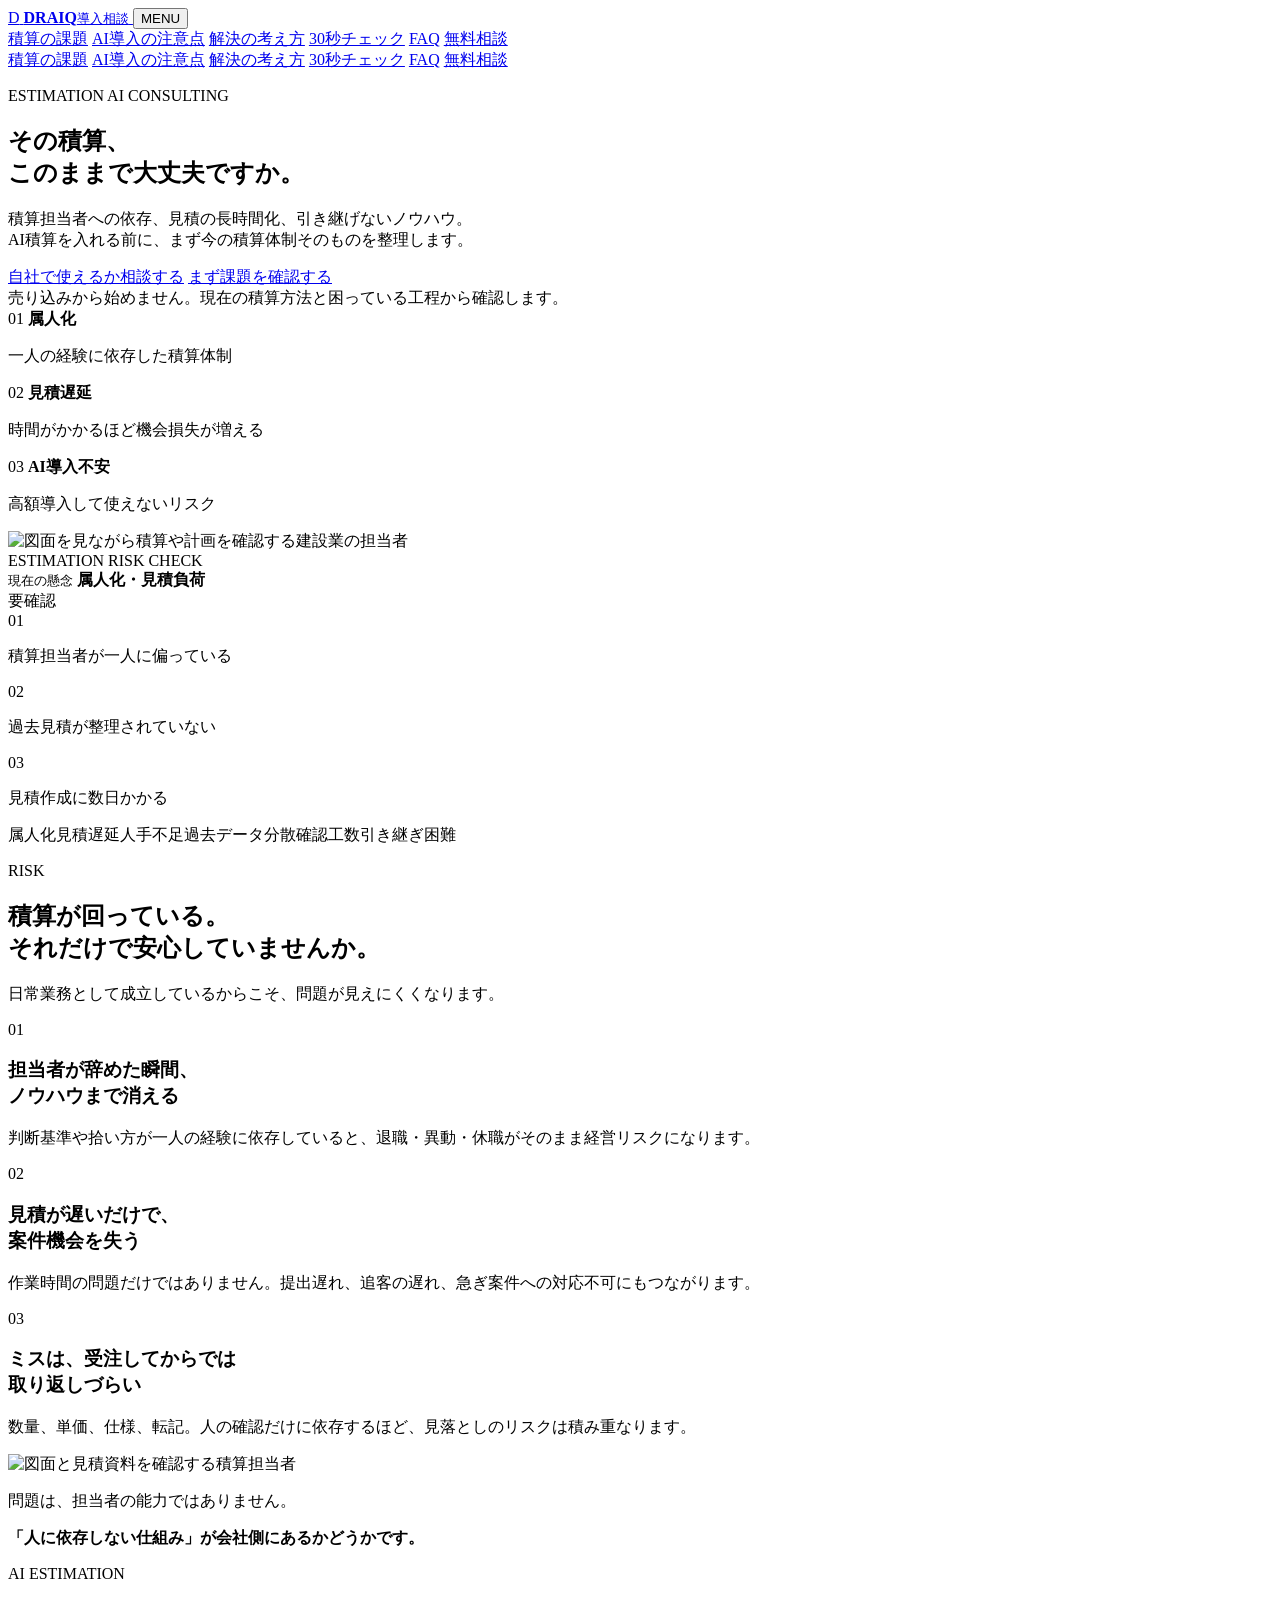
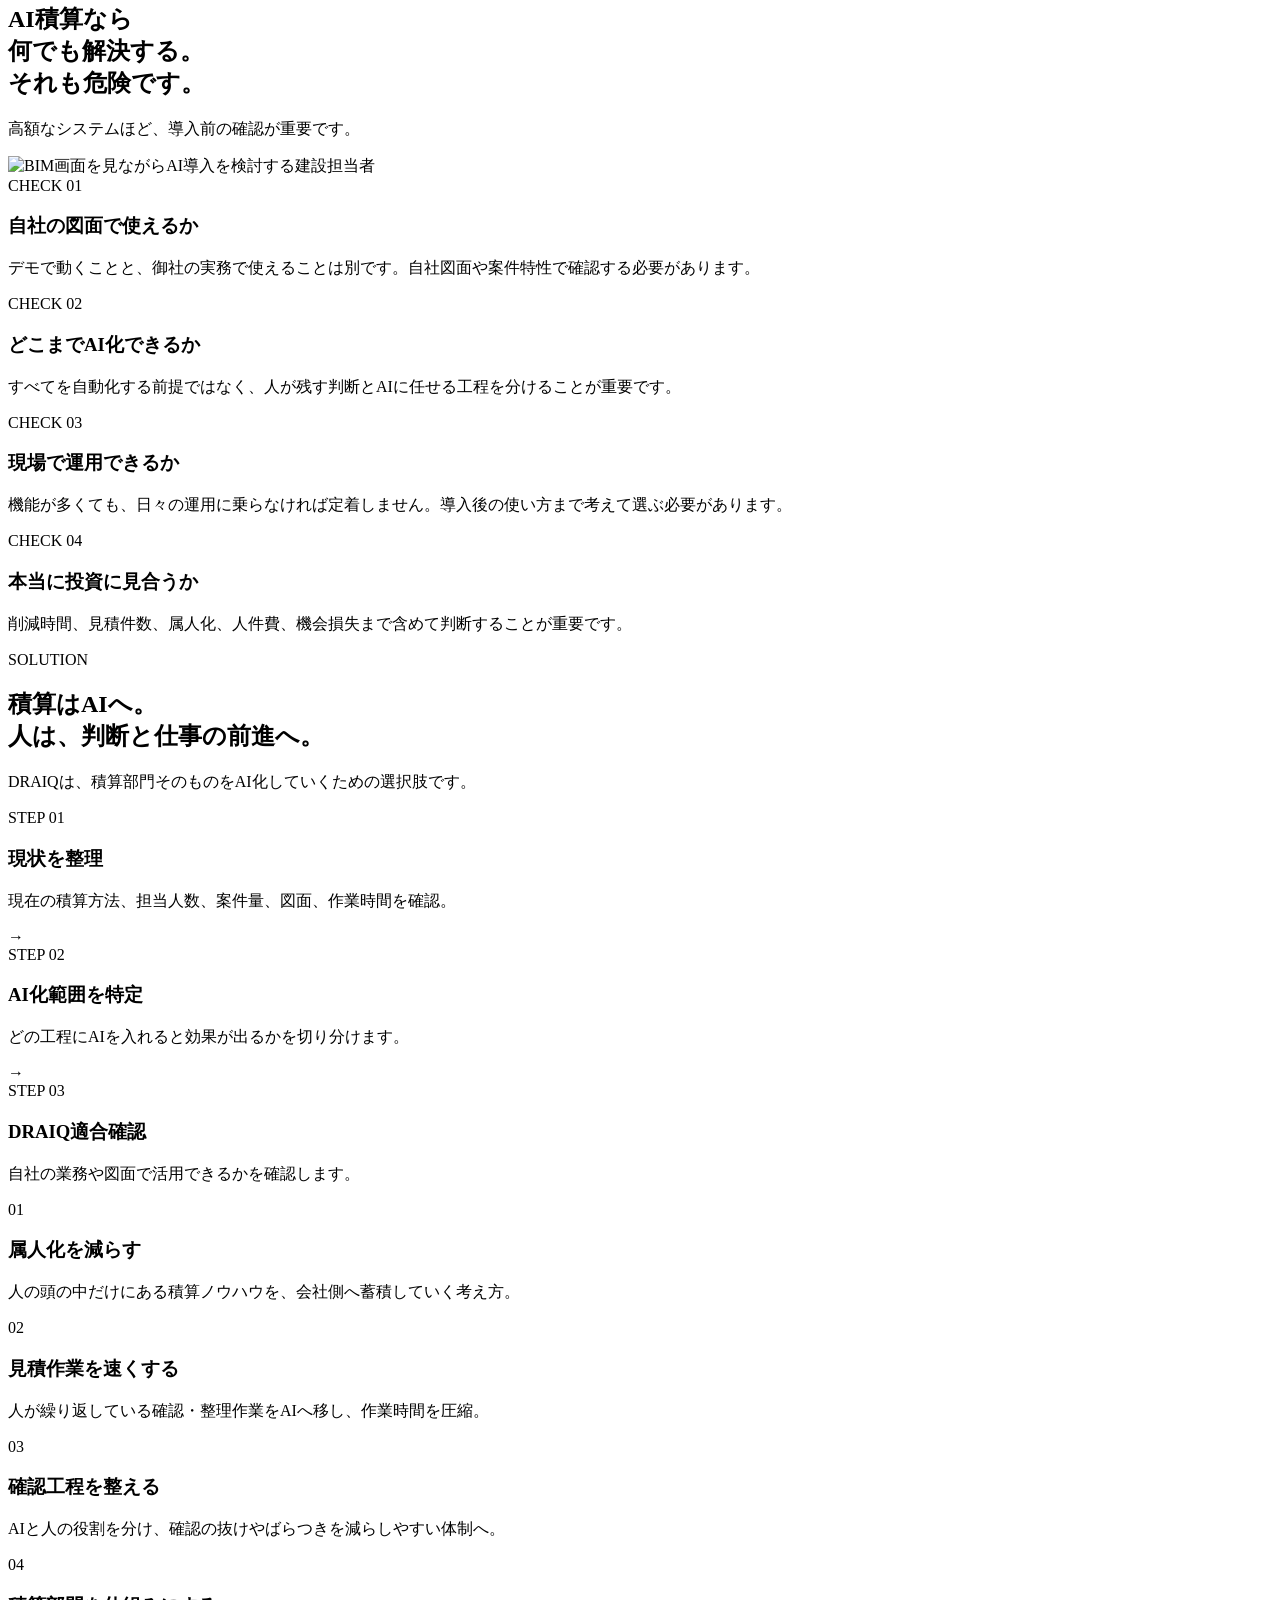
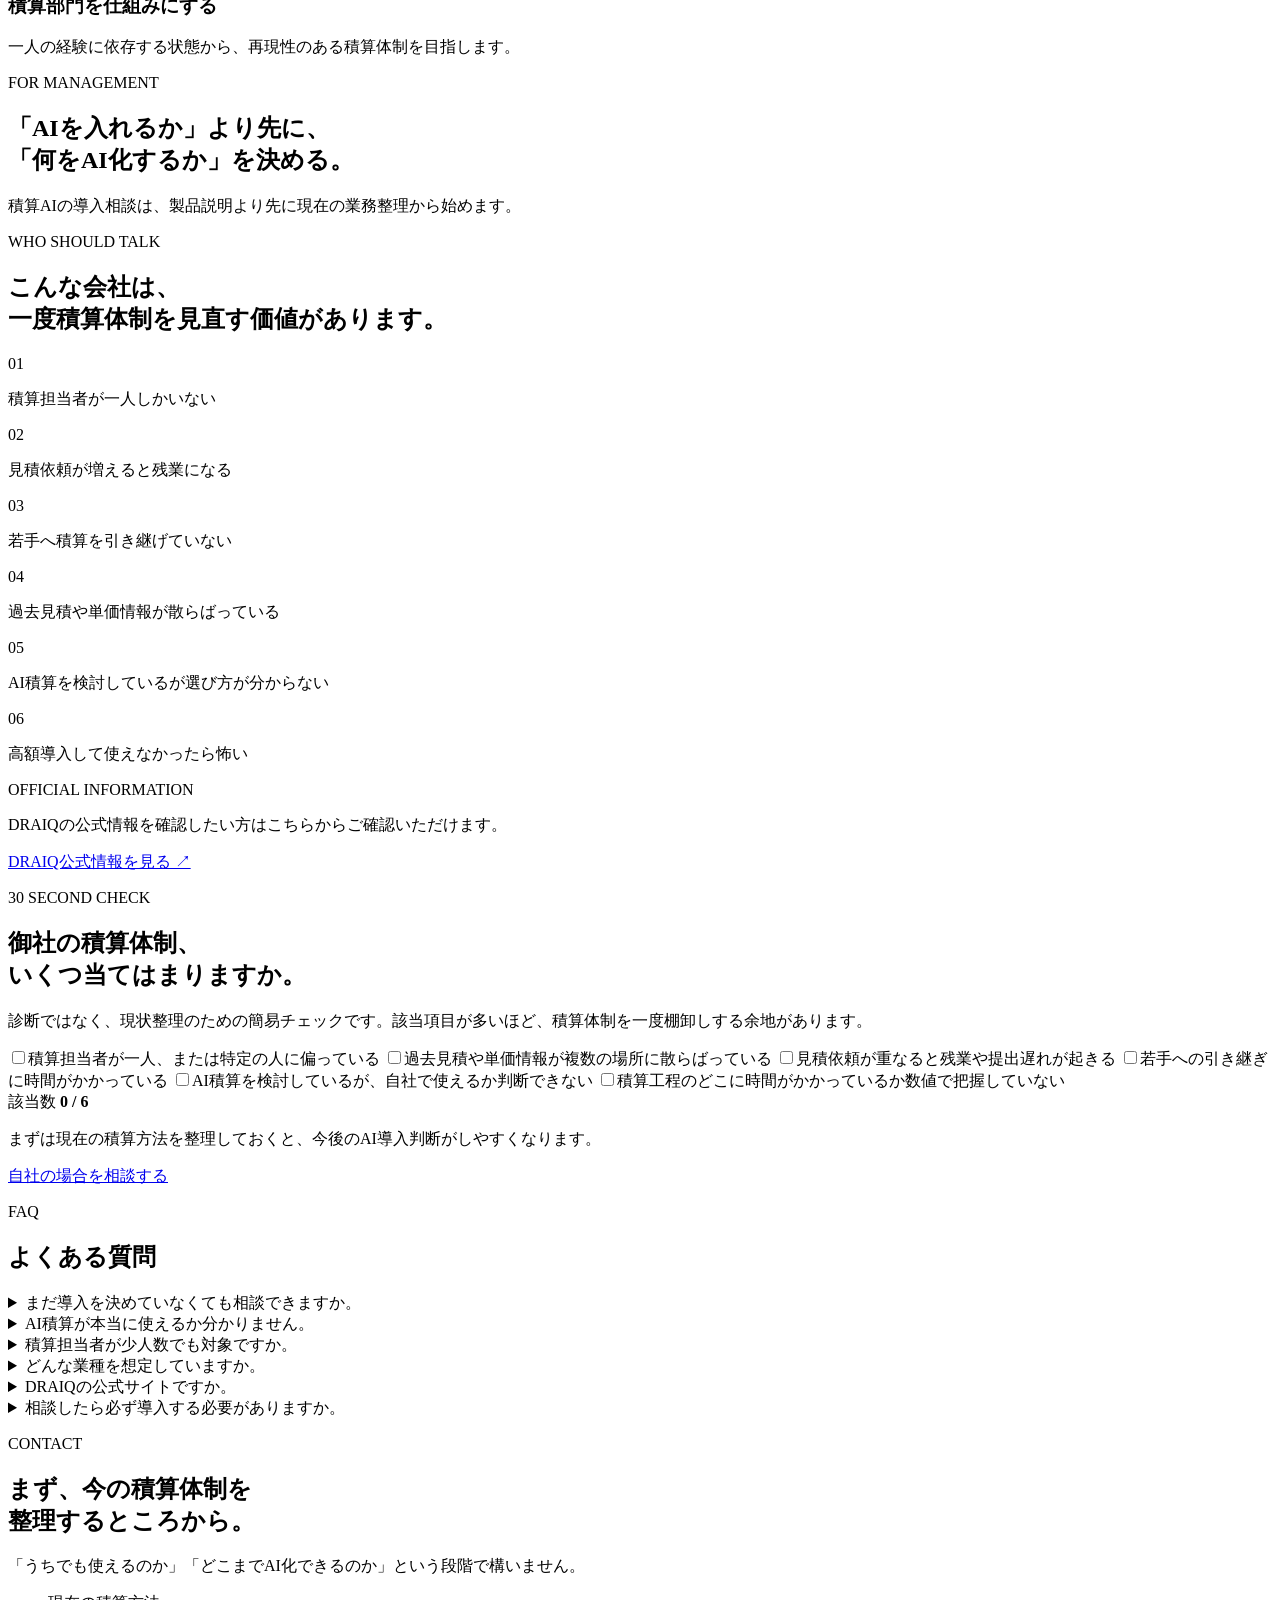
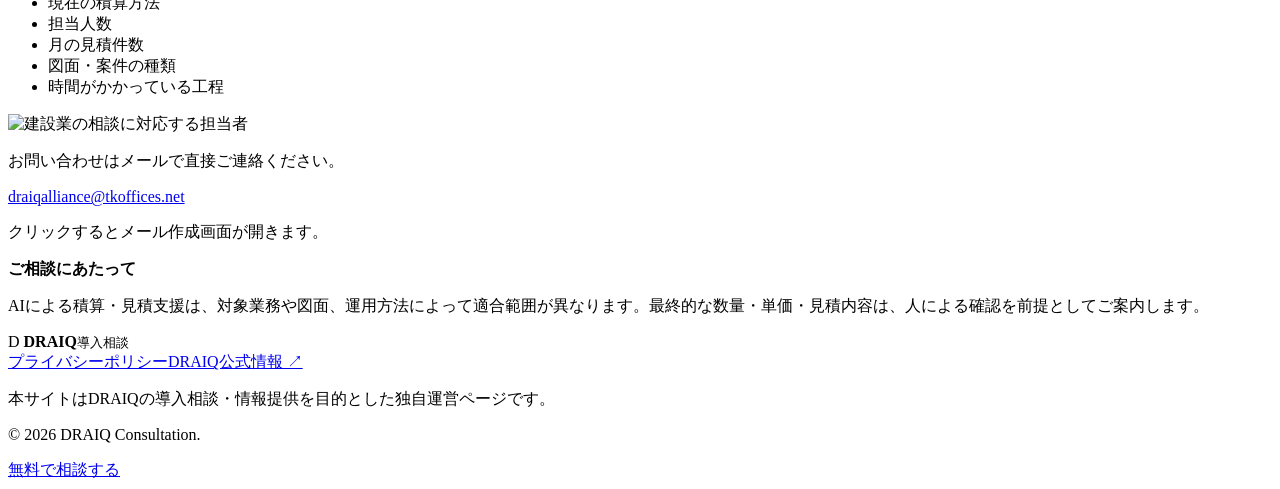
==== index.html @ 7db982a0 "Switch contact to direct email" ====
<!doctype html>
<html lang="ja">
<head>
  <meta charset="utf-8">
  <meta name="viewport" content="width=device-width, initial-scale=1">
  <title>DRAIQ導入相談｜積算、このままで大丈夫ですか</title>
  <meta name="description" content="積算の属人化、見積遅延、人手不足、AI積算導入の失敗を防ぐためのDRAIQ導入相談ページ。自社の積算体制を整理し、AI化できる業務を一緒に確認します。">
  <meta name="theme-color" content="#0b1220">
  <meta property="og:title" content="DRAIQ導入相談｜積算、このままで大丈夫ですか">
  <meta property="og:description" content="AI積算を入れる前に、まず自社の積算体制を確認する。">
  <meta property="og:type" content="website">
  <meta property="og:image" content="/assets/hero.webp">
  <meta property="og:locale" content="ja_JP">
  <link rel="icon" href="/assets/favicon.svg" type="image/svg+xml">
  <link rel="manifest" href="/site.webmanifest">
  <link rel="preload" as="image" href="/assets/hero.webp" type="image/webp">
  <meta name="format-detection" content="telephone=no">
  <link rel="stylesheet" href="assets/styles.css">

  <script type="application/ld+json">
  {
    "@context": "https://schema.org",
    "@type": "Service",
    "name": "DRAIQ導入相談",
    "serviceType": "建設会社向け積算AI導入相談",
    "areaServed": "JP",
    "description": "積算の属人化、見積業務、AI導入の適合性を整理し、DRAIQを含む解決策を検討する相談サービス。"
  }
  </script>
</head>
<body>
  <header class="site-header">
    <div class="container header-inner">
      <a class="brand" href="#top" aria-label="DRAIQ導入相談 トップへ">
        <span class="brand-mark">D</span>
        <span class="brand-copy"><strong>DRAIQ</strong><small>導入相談</small></span>
      </a>
      <button class="menu-toggle" aria-expanded="false" aria-controls="mobile-nav">MENU</button>
      <nav class="desktop-nav" aria-label="メインナビゲーション">
        <a href="#risk">積算の課題</a>
        <a href="#ai">AI導入の注意点</a>
        <a href="#solution">解決の考え方</a>
        <a href="#selfcheck">30秒チェック</a>
        <a href="#faq">FAQ</a>
        <a href="#contact" class="btn btn-small">無料相談</a>
      </nav>
    </div>
    <nav class="mobile-nav" id="mobile-nav" aria-label="モバイルナビゲーション">
      <a href="#risk">積算の課題</a>
      <a href="#ai">AI導入の注意点</a>
      <a href="#solution">解決の考え方</a>
      <a href="#selfcheck">30秒チェック</a>
      <a href="#faq">FAQ</a>
      <a href="#contact">無料相談</a>
    </nav>
  </header>

  <main id="top">
    <section class="hero">
      <div class="container hero-grid">
        <div class="hero-copy">
          <p class="eyebrow">ESTIMATION AI CONSULTING</p>
          <h1>その積算、<br><span>このままで大丈夫ですか。</span></h1>
          <p class="lead">
            積算担当者への依存、見積の長時間化、引き継げないノウハウ。<br>
            AI積算を入れる前に、まず今の積算体制そのものを整理します。
          </p>
          <div class="hero-actions">
            <a class="btn" href="#contact">自社で使えるか相談する</a>
            <a class="btn btn-ghost" href="#risk">まず課題を確認する</a>
          </div>
          <div class="hero-note">売り込みから始めません。現在の積算方法と困っている工程から確認します。</div>

          <div class="hero-mini-cards">
            <div class="mini-card">
              <span>01</span>
              <strong>属人化</strong>
              <p>一人の経験に依存した積算体制</p>
            </div>
            <div class="mini-card">
              <span>02</span>
              <strong>見積遅延</strong>
              <p>時間がかかるほど機会損失が増える</p>
            </div>
            <div class="mini-card">
              <span>03</span>
              <strong>AI導入不安</strong>
              <p>高額導入して使えないリスク</p>
            </div>
          </div>
        </div>

        <div class="hero-visual">
          <img src="assets/hero.webp" alt="図面を見ながら積算や計画を確認する建設業の担当者" width="1536" height="1024" loading="eager" fetchpriority="high">
          <div class="floating-panel">
            <div class="panel-top">
              <span>ESTIMATION RISK CHECK</span>
              <span class="status-dot"></span>
            </div>
            <div class="risk-score">
              <div>
                <small>現在の懸念</small>
                <strong>属人化・見積負荷</strong>
              </div>
              <span class="tag warning">要確認</span>
            </div>
            <div class="risk-list">
              <div><span>01</span><p>積算担当者が一人に偏っている</p></div>
              <div><span>02</span><p>過去見積が整理されていない</p></div>
              <div><span>03</span><p>見積作成に数日かかる</p></div>
            </div>
          </div>
        </div>
      </div>
    </section>

    <section class="ticker" aria-label="主な課題">
      <div class="ticker-track">
        <span>属人化</span><i></i><span>見積遅延</span><i></i><span>人手不足</span><i></i><span>過去データ分散</span><i></i><span>確認工数</span><i></i><span>引き継ぎ困難</span>
      </div>
    </section>

    <section class="section" id="risk">
      <div class="container">
        <div class="section-heading narrow">
          <p class="eyebrow">RISK</p>
          <h2>積算が回っている。<br>それだけで安心していませんか。</h2>
          <p>日常業務として成立しているからこそ、問題が見えにくくなります。</p>
        </div>

        <div class="risk-layout">
          <div class="card-grid three">
            <article class="card">
              <div class="card-number">01</div>
              <h3>担当者が辞めた瞬間、<br>ノウハウまで消える</h3>
              <p>判断基準や拾い方が一人の経験に依存していると、退職・異動・休職がそのまま経営リスクになります。</p>
            </article>
            <article class="card">
              <div class="card-number">02</div>
              <h3>見積が遅いだけで、<br>案件機会を失う</h3>
              <p>作業時間の問題だけではありません。提出遅れ、追客の遅れ、急ぎ案件への対応不可にもつながります。</p>
            </article>
            <article class="card">
              <div class="card-number">03</div>
              <h3>ミスは、受注してからでは<br>取り返しづらい</h3>
              <p>数量、単価、仕様、転記。人の確認だけに依存するほど、見落としのリスクは積み重なります。</p>
            </article>
          </div>

          <div class="image-card">
            <img src="assets/risk.webp" alt="図面と見積資料を確認する積算担当者" width="1000" height="1250" loading="lazy" decoding="async">
          </div>
        </div>

        <div class="quote-panel">
          <p>問題は、担当者の能力ではありません。</p>
          <strong>「人に依存しない仕組み」が会社側にあるかどうかです。</strong>
        </div>
      </div>
    </section>

    <section class="section section-dark" id="ai">
      <div class="container split">
        <div class="section-heading sticky">
          <p class="eyebrow">AI ESTIMATION</p>
          <h2>AI積算なら<br>何でも解決する。<br><span>それも危険です。</span></h2>
          <p>高額なシステムほど、導入前の確認が重要です。</p>
          <div class="side-image">
            <img src="assets/ai.webp" alt="BIM画面を見ながらAI導入を検討する建設担当者" width="1000" height="1250" loading="lazy" decoding="async">
          </div>
        </div>

        <div class="check-list">
          <article>
            <span>CHECK 01</span>
            <h3>自社の図面で使えるか</h3>
            <p>デモで動くことと、御社の実務で使えることは別です。自社図面や案件特性で確認する必要があります。</p>
          </article>
          <article>
            <span>CHECK 02</span>
            <h3>どこまでAI化できるか</h3>
            <p>すべてを自動化する前提ではなく、人が残す判断とAIに任せる工程を分けることが重要です。</p>
          </article>
          <article>
            <span>CHECK 03</span>
            <h3>現場で運用できるか</h3>
            <p>機能が多くても、日々の運用に乗らなければ定着しません。導入後の使い方まで考えて選ぶ必要があります。</p>
          </article>
          <article>
            <span>CHECK 04</span>
            <h3>本当に投資に見合うか</h3>
            <p>削減時間、見積件数、属人化、人件費、機会損失まで含めて判断することが重要です。</p>
          </article>
        </div>
      </div>
    </section>

    <section class="section" id="solution">
      <div class="container">
        <div class="section-heading center">
          <p class="eyebrow">SOLUTION</p>
          <h2>積算はAIへ。<br><span>人は、判断と仕事の前進へ。</span></h2>
          <p>DRAIQは、積算部門そのものをAI化していくための選択肢です。</p>
        </div>

        <div class="flow">
          <div class="flow-card">
            <span>STEP 01</span>
            <h3>現状を整理</h3>
            <p>現在の積算方法、担当人数、案件量、図面、作業時間を確認。</p>
          </div>
          <div class="flow-arrow">→</div>
          <div class="flow-card">
            <span>STEP 02</span>
            <h3>AI化範囲を特定</h3>
            <p>どの工程にAIを入れると効果が出るかを切り分けます。</p>
          </div>
          <div class="flow-arrow">→</div>
          <div class="flow-card">
            <span>STEP 03</span>
            <h3>DRAIQ適合確認</h3>
            <p>自社の業務や図面で活用できるかを確認します。</p>
          </div>
        </div>

        <div class="feature-grid">
          <article class="feature">
            <span class="feature-icon">01</span>
            <div><h3>属人化を減らす</h3><p>人の頭の中だけにある積算ノウハウを、会社側へ蓄積していく考え方。</p></div>
          </article>
          <article class="feature">
            <span class="feature-icon">02</span>
            <div><h3>見積作業を速くする</h3><p>人が繰り返している確認・整理作業をAIへ移し、作業時間を圧縮。</p></div>
          </article>
          <article class="feature">
            <span class="feature-icon">03</span>
            <div><h3>確認工程を整える</h3><p>AIと人の役割を分け、確認の抜けやばらつきを減らしやすい体制へ。</p></div>
          </article>
          <article class="feature">
            <span class="feature-icon">04</span>
            <div><h3>積算部門を仕組みにする</h3><p>一人の経験に依存する状態から、再現性のある積算体制を目指します。</p></div>
          </article>
        </div>
      </div>
    </section>

    <section class="section section-orange">
      <div class="container">
        <div class="callout">
          <div>
            <p class="eyebrow dark">FOR MANAGEMENT</p>
            <h2>「AIを入れるか」より先に、<br>「何をAI化するか」を決める。</h2>
          </div>
          <p>積算AIの導入相談は、製品説明より先に現在の業務整理から始めます。</p>
        </div>
      </div>
    </section>

    <section class="section" id="cases">
      <div class="container">
        <div class="section-heading narrow">
          <p class="eyebrow">WHO SHOULD TALK</p>
          <h2>こんな会社は、<br>一度積算体制を見直す価値があります。</h2>
        </div>
        <div class="case-list">
          <div><span>01</span><p>積算担当者が一人しかいない</p></div>
          <div><span>02</span><p>見積依頼が増えると残業になる</p></div>
          <div><span>03</span><p>若手へ積算を引き継げていない</p></div>
          <div><span>04</span><p>過去見積や単価情報が散らばっている</p></div>
          <div><span>05</span><p>AI積算を検討しているが選び方が分からない</p></div>
          <div><span>06</span><p>高額導入して使えなかったら怖い</p></div>
        </div>
      </div>
    </section>


    <section class="official-section">
      <div class="official-note">
          <div>
            <span>OFFICIAL INFORMATION</span>
            <p>DRAIQの公式情報を確認したい方はこちらからご確認いただけます。</p>
          </div>
          <a href="https://draiq.vercel.app/" target="_blank" rel="noopener noreferrer">DRAIQ公式情報を見る ↗</a>
      </div>
    </section>


    <section class="section selfcheck-section" id="selfcheck">
      <div class="container selfcheck-grid">
        <div class="section-heading">
          <p class="eyebrow">30 SECOND CHECK</p>
          <h2>御社の積算体制、<br>いくつ当てはまりますか。</h2>
          <p>診断ではなく、現状整理のための簡易チェックです。該当項目が多いほど、積算体制を一度棚卸しする余地があります。</p>
        </div>

        <div class="selfcheck-card">
          <label class="check-item"><input type="checkbox" class="risk-check"><span>積算担当者が一人、または特定の人に偏っている</span></label>
          <label class="check-item"><input type="checkbox" class="risk-check"><span>過去見積や単価情報が複数の場所に散らばっている</span></label>
          <label class="check-item"><input type="checkbox" class="risk-check"><span>見積依頼が重なると残業や提出遅れが起きる</span></label>
          <label class="check-item"><input type="checkbox" class="risk-check"><span>若手への引き継ぎに時間がかかっている</span></label>
          <label class="check-item"><input type="checkbox" class="risk-check"><span>AI積算を検討しているが、自社で使えるか判断できない</span></label>
          <label class="check-item"><input type="checkbox" class="risk-check"><span>積算工程のどこに時間がかかっているか数値で把握していない</span></label>

          <div class="selfcheck-result" aria-live="polite">
            <span>該当数</span>
            <strong id="risk-count">0 / 6</strong>
            <p id="risk-message">まずは現在の積算方法を整理しておくと、今後のAI導入判断がしやすくなります。</p>
          </div>
          <a class="btn selfcheck-cta" href="#contact">自社の場合を相談する</a>
        </div>
      </div>
    </section>

    <section class="section section-soft" id="faq">
      <div class="container faq-layout">
        <div class="section-heading">
          <p class="eyebrow">FAQ</p>
          <h2>よくある質問</h2>
        </div>
        <div class="faq-list">
          <details>
            <summary>まだ導入を決めていなくても相談できますか。</summary>
            <p>はい。自社に合うか分からない段階でも問題ありません。現状の積算方法と困っている工程から確認します。</p>
          </details>
          <details>
            <summary>AI積算が本当に使えるか分かりません。</summary>
            <p>その確認をするための相談です。最初から導入を前提にせず、自社業務との相性を整理します。</p>
          </details>
          <details>
            <summary>積算担当者が少人数でも対象ですか。</summary>
            <p>むしろ少人数ほど、属人化や引き継ぎの影響が大きくなるため、体制確認の価値があります。</p>
          </details>
          <details>
            <summary>どんな業種を想定していますか。</summary>
            <p>施工会社、内装、改修、専門工事など、見積・積算業務を抱える事業者を主な対象として想定しています。</p>
          </details>

          <details>
            <summary>DRAIQの公式サイトですか。</summary>
            <p>本サイトはDRAIQの導入相談・情報提供を目的とした独自運営ページです。製品の公式情報は、ページ内の「DRAIQ公式情報」リンクから確認できます。</p>
          </details>
          <details>
            <summary>相談したら必ず導入する必要がありますか。</summary>
            <p>いいえ。現在の積算方法や課題を整理したうえで、自社に必要かどうかを確認するための相談としてご利用いただけます。</p>
          </details>
        </div>
      </div>
    </section>

    <section class="section contact-section" id="contact">
      <div class="container contact-grid">
        <div>
          <p class="eyebrow">CONTACT</p>
          <h2>まず、今の積算体制を<br>整理するところから。</h2>
          <p class="contact-lead">「うちでも使えるのか」「どこまでAI化できるのか」という段階で構いません。</p>
          <ul class="contact-points">
            <li>現在の積算方法</li>
            <li>担当人数</li>
            <li>月の見積件数</li>
            <li>図面・案件の種類</li>
            <li>時間がかかっている工程</li>
          </ul>
          <div class="contact-person">
            <img src="assets/contact.webp" alt="建設業の相談に対応する担当者" width="1200" height="900" loading="lazy" decoding="async">
          </div>
        </div>

        <div class="contact-email">
          <p class="contact-email-note">お問い合わせはメールで直接ご連絡ください。</p>
          <a class="btn contact-email-button" href="mailto:draiqalliance@tkoffices.net">draiqalliance@tkoffices.net</a>
          <p class="contact-email-note">クリックするとメール作成画面が開きます。</p>
        </div>

      </div>
      <div class="container">
        <div class="service-disclaimer">
          <strong>ご相談にあたって</strong>
          <p>AIによる積算・見積支援は、対象業務や図面、運用方法によって適合範囲が異なります。最終的な数量・単価・見積内容は、人による確認を前提としてご案内します。</p>
        </div>
      </div>
    </section>
  </main>

  <footer class="footer">
    <div class="container footer-inner">
      <div class="brand footer-brand">
        <span class="brand-mark">D</span>
        <span class="brand-copy"><strong>DRAIQ</strong><small>導入相談</small></span>
      </div>
      <div class="footer-links"><a href="/privacy/">プライバシーポリシー</a><a href="https://draiq.vercel.app/" target="_blank" rel="noopener noreferrer">DRAIQ公式情報 ↗</a></div>
      <p>本サイトはDRAIQの導入相談・情報提供を目的とした独自運営ページです。</p>
      <p class="copyright">© 2026 DRAIQ Consultation.</p>
    </div>
  </footer>
<a class="mobile-sticky-cta" href="#contact">無料で相談する</a>

  <script src="assets/app.js"></script>
</body>
</html>
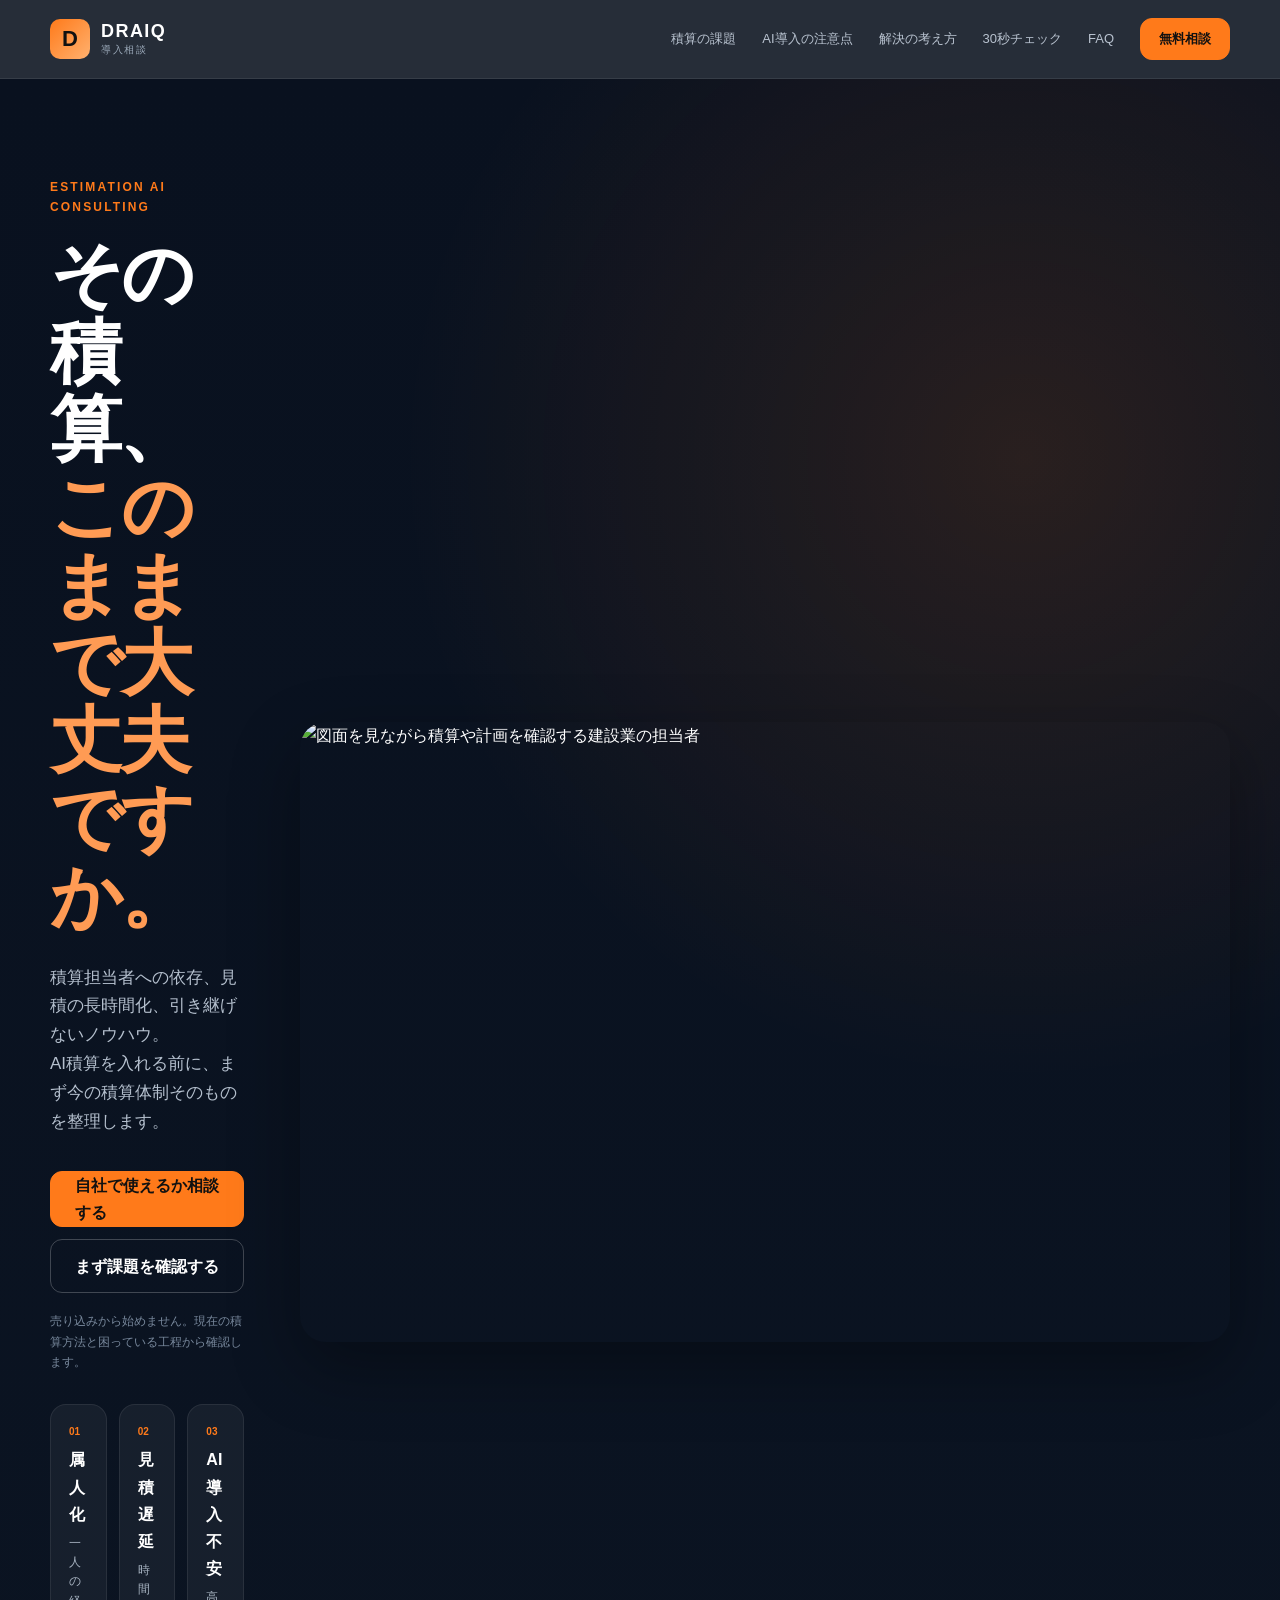
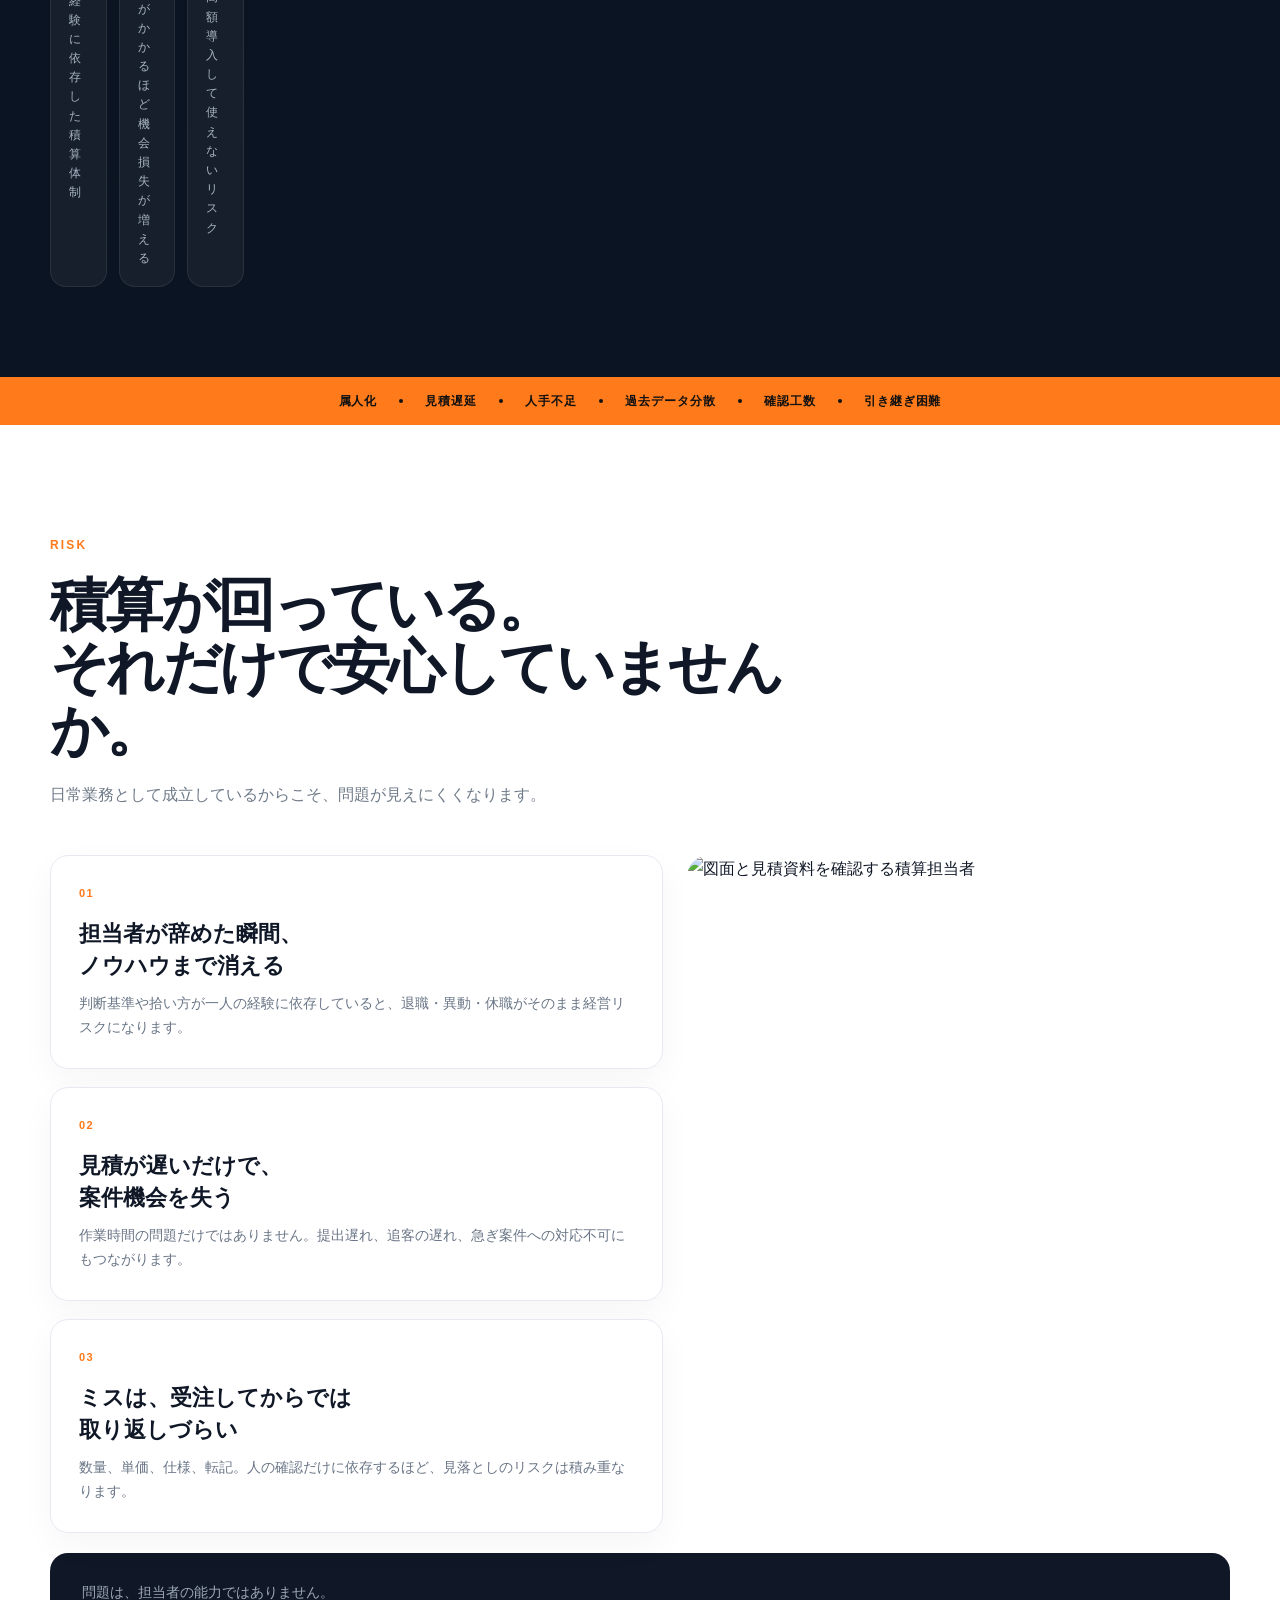
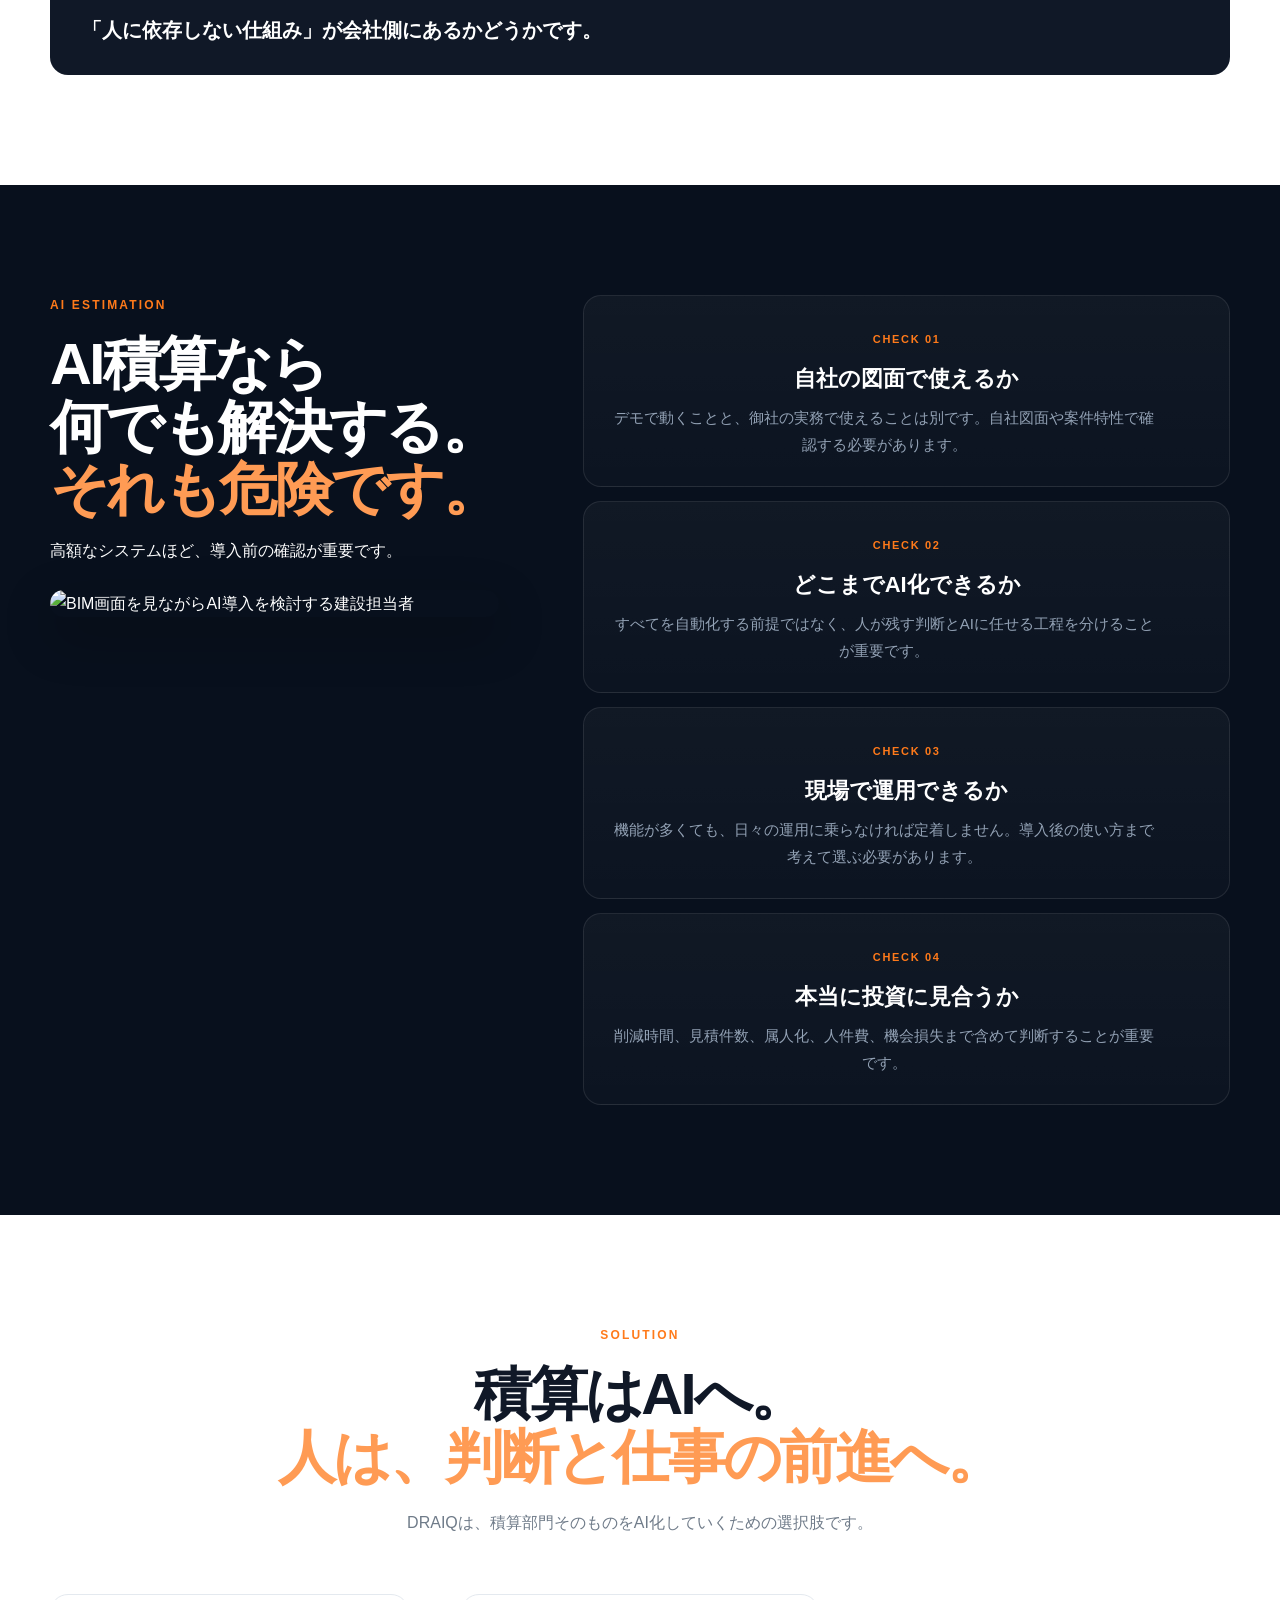
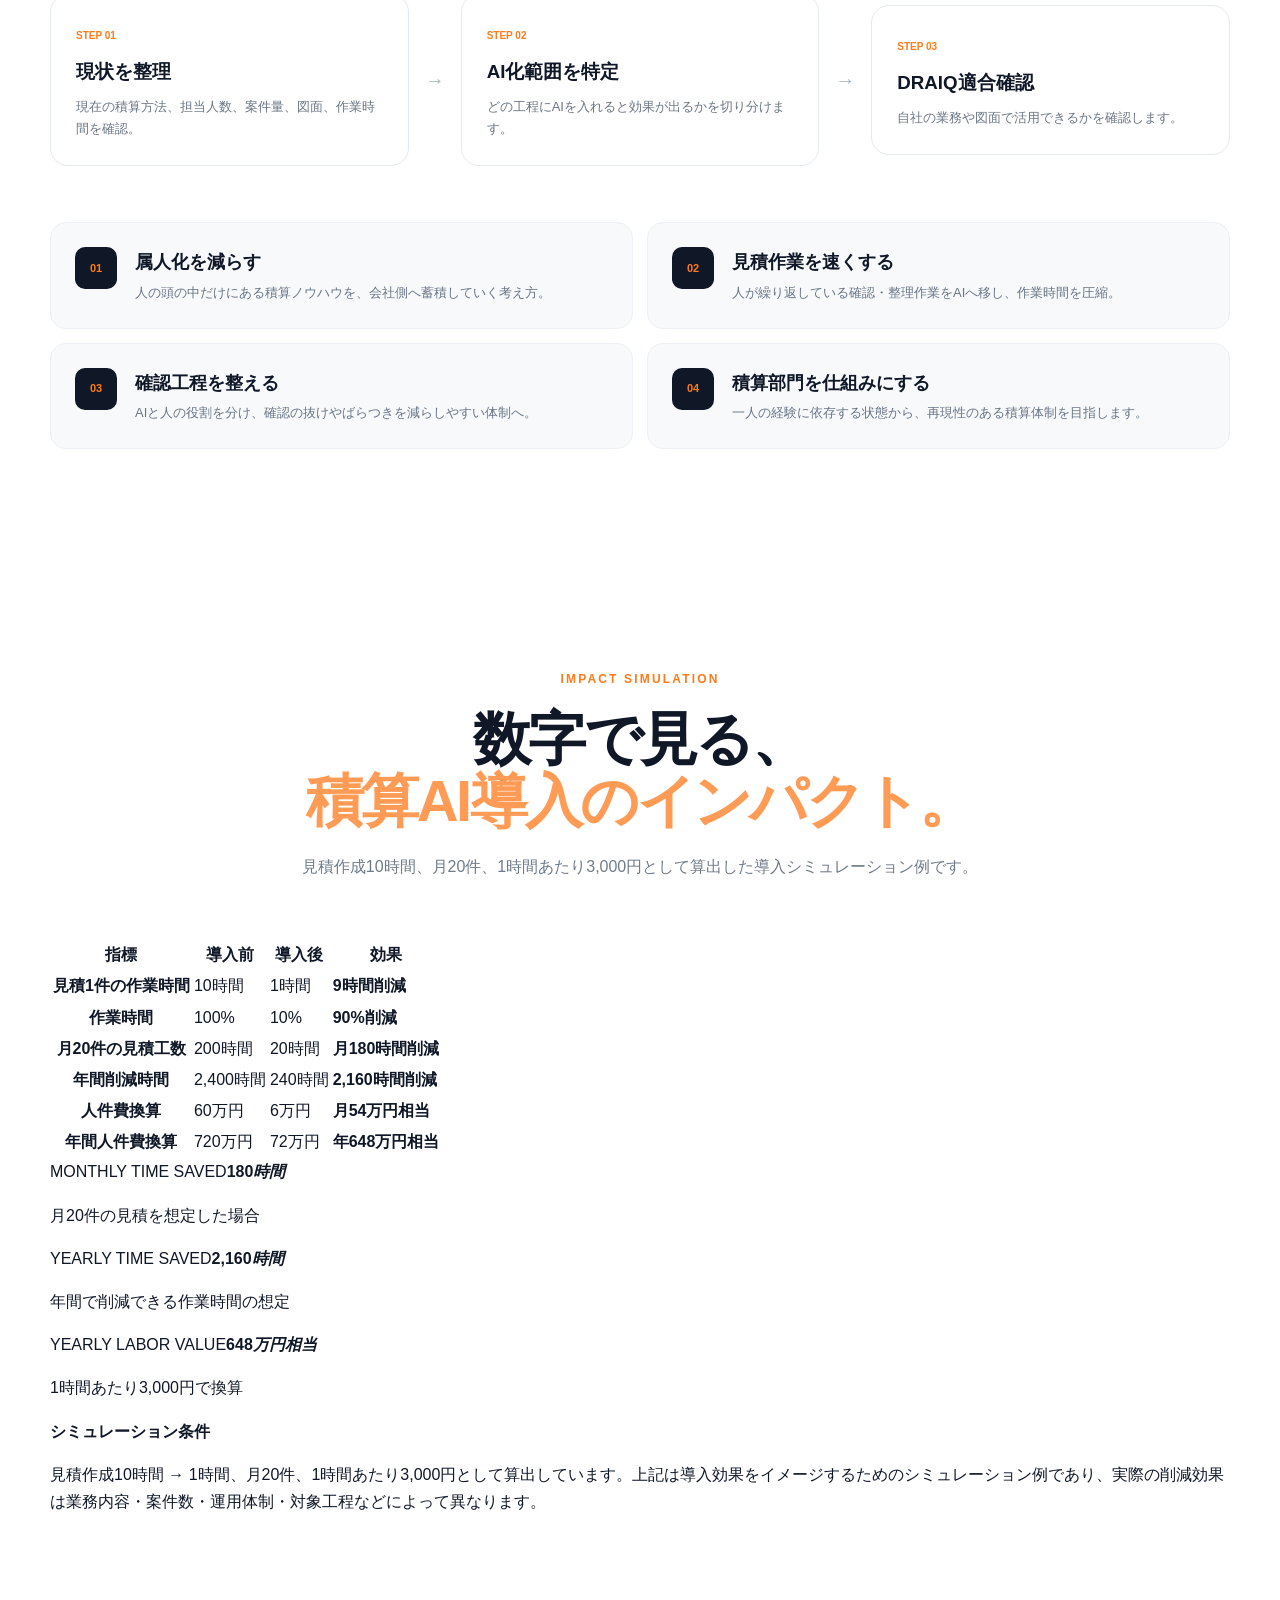
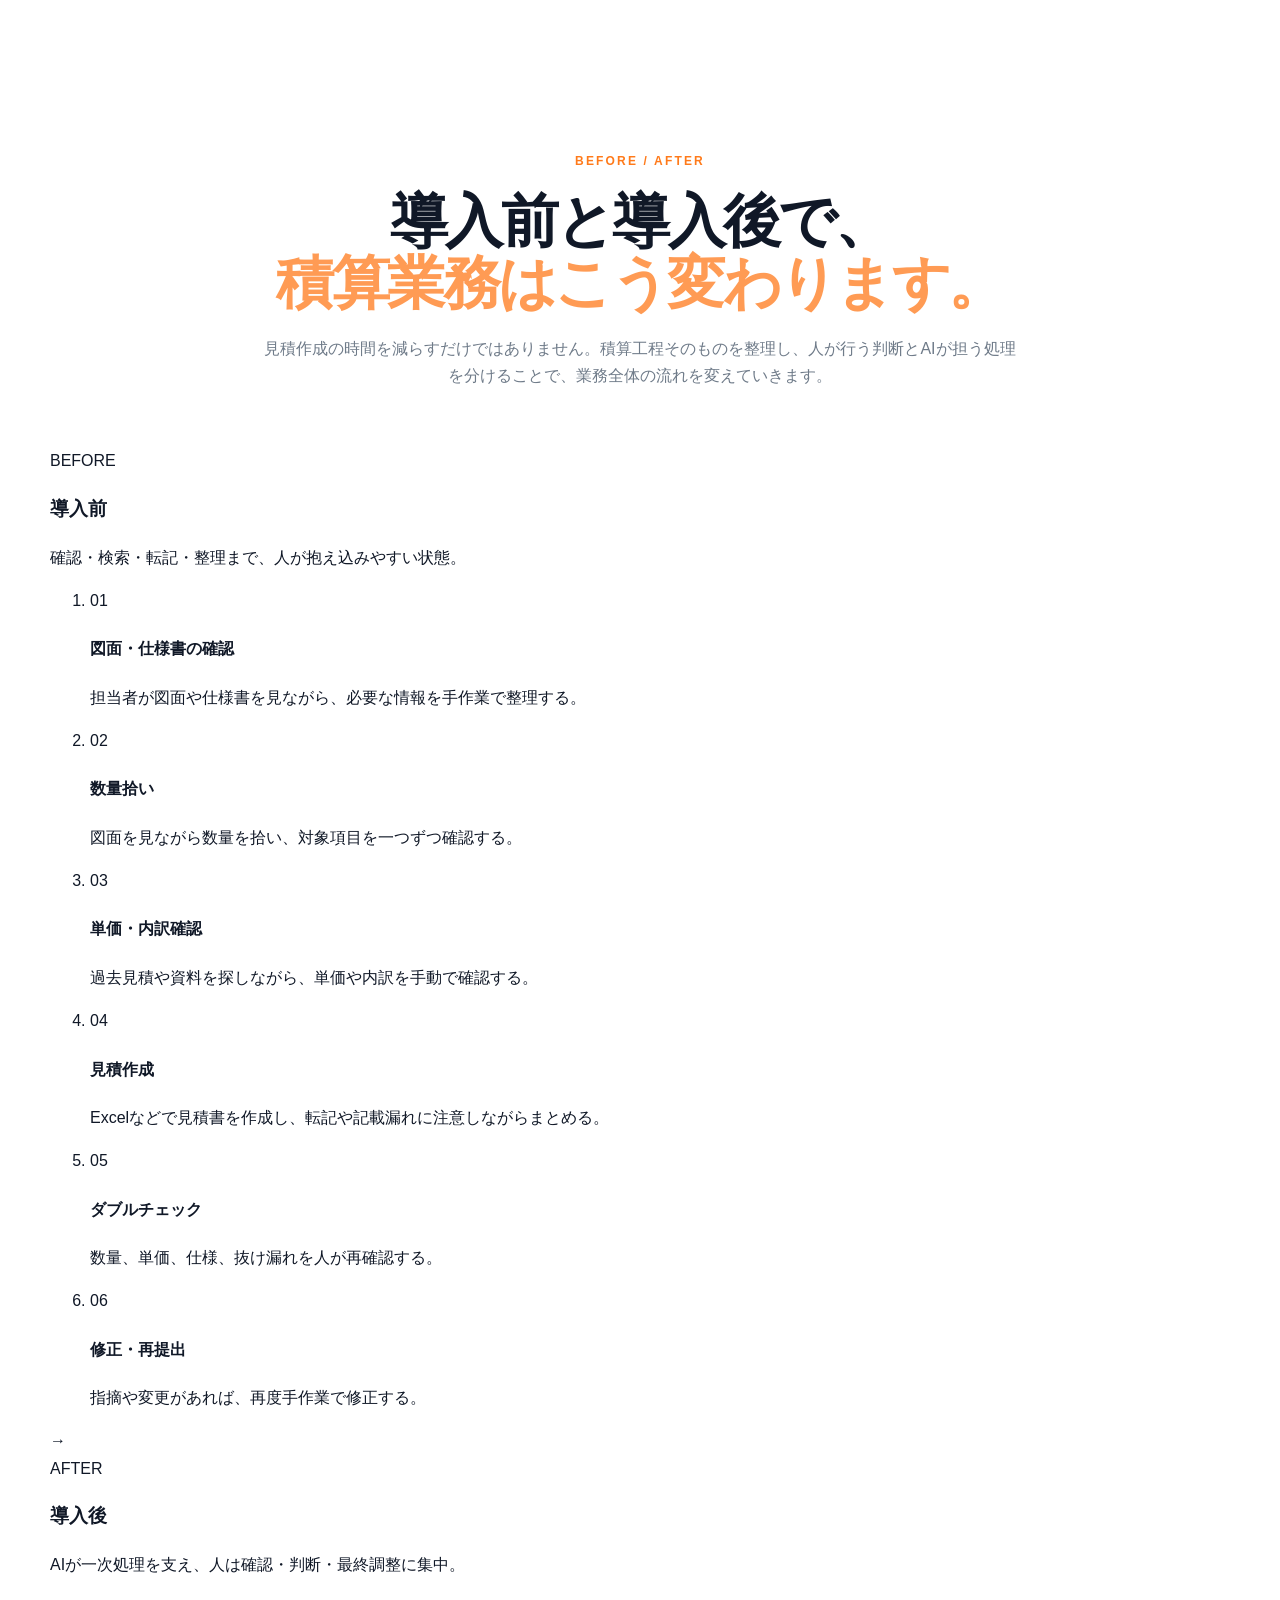
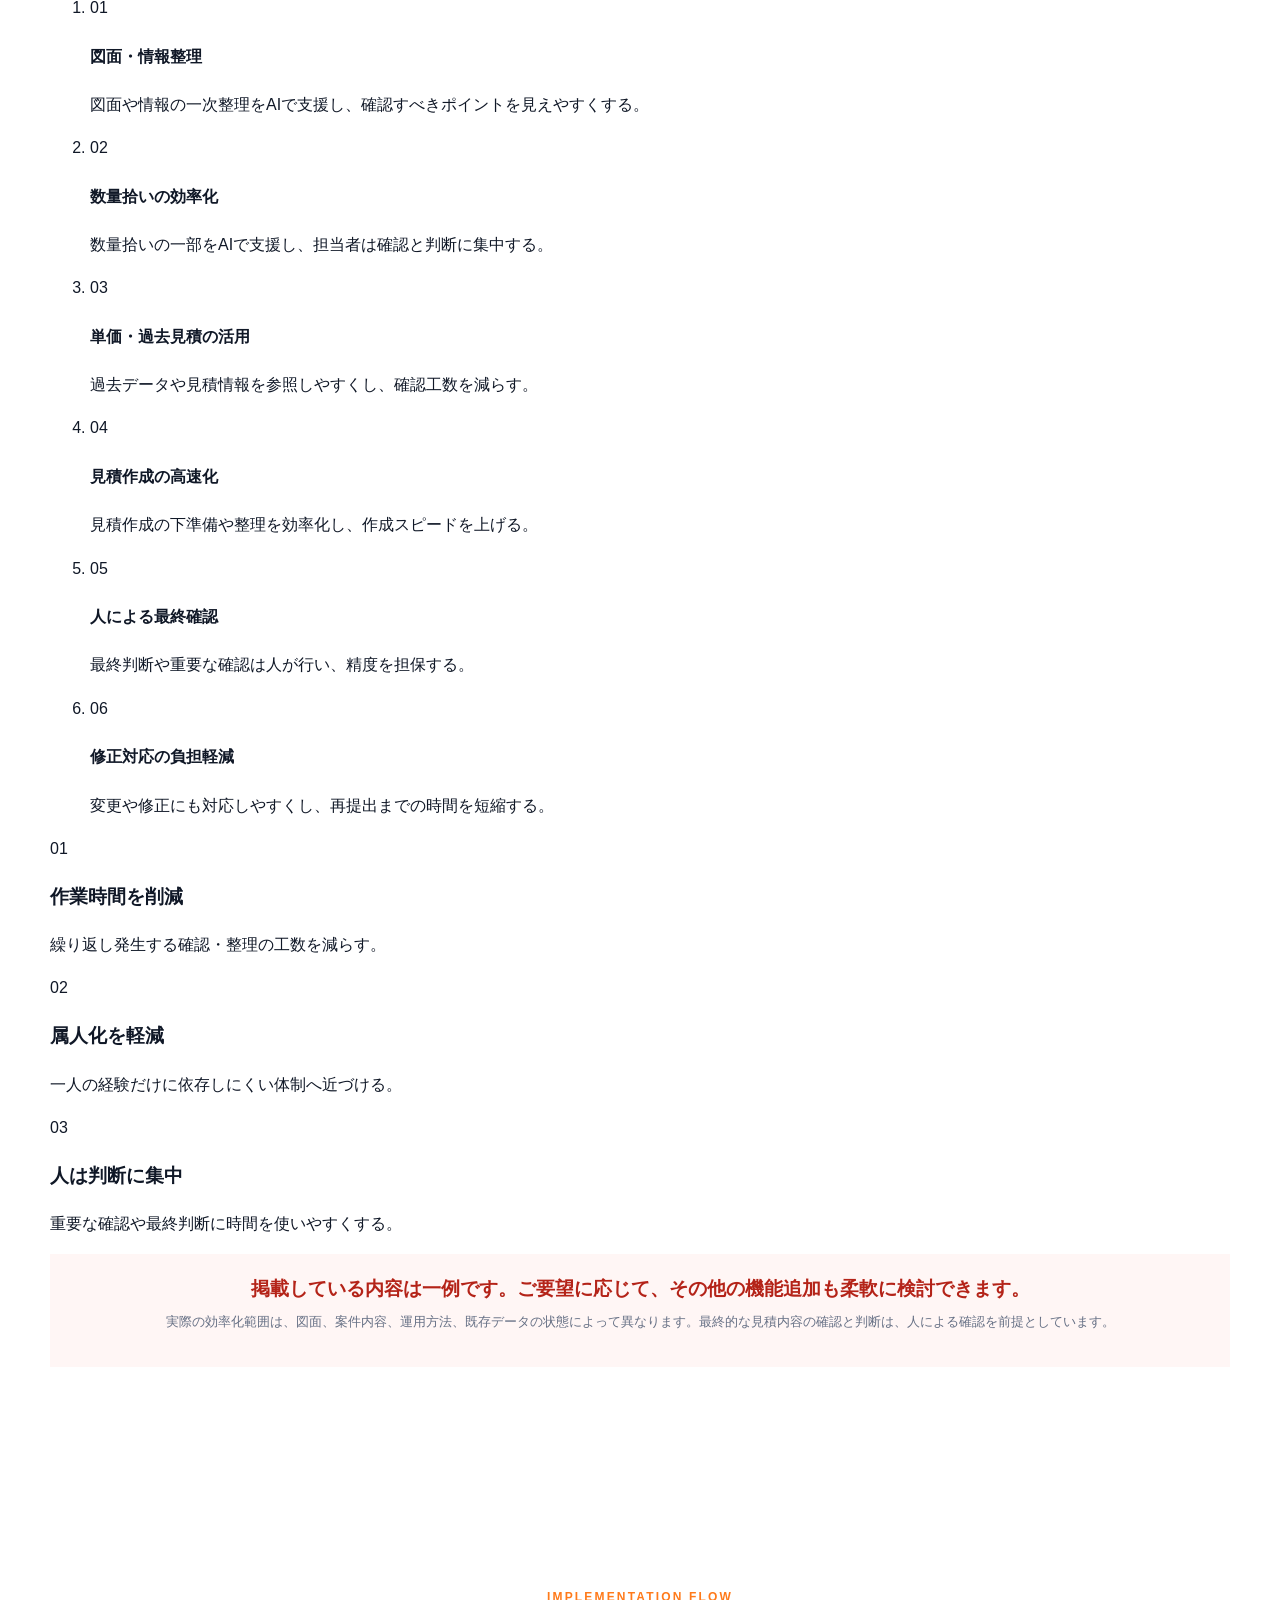
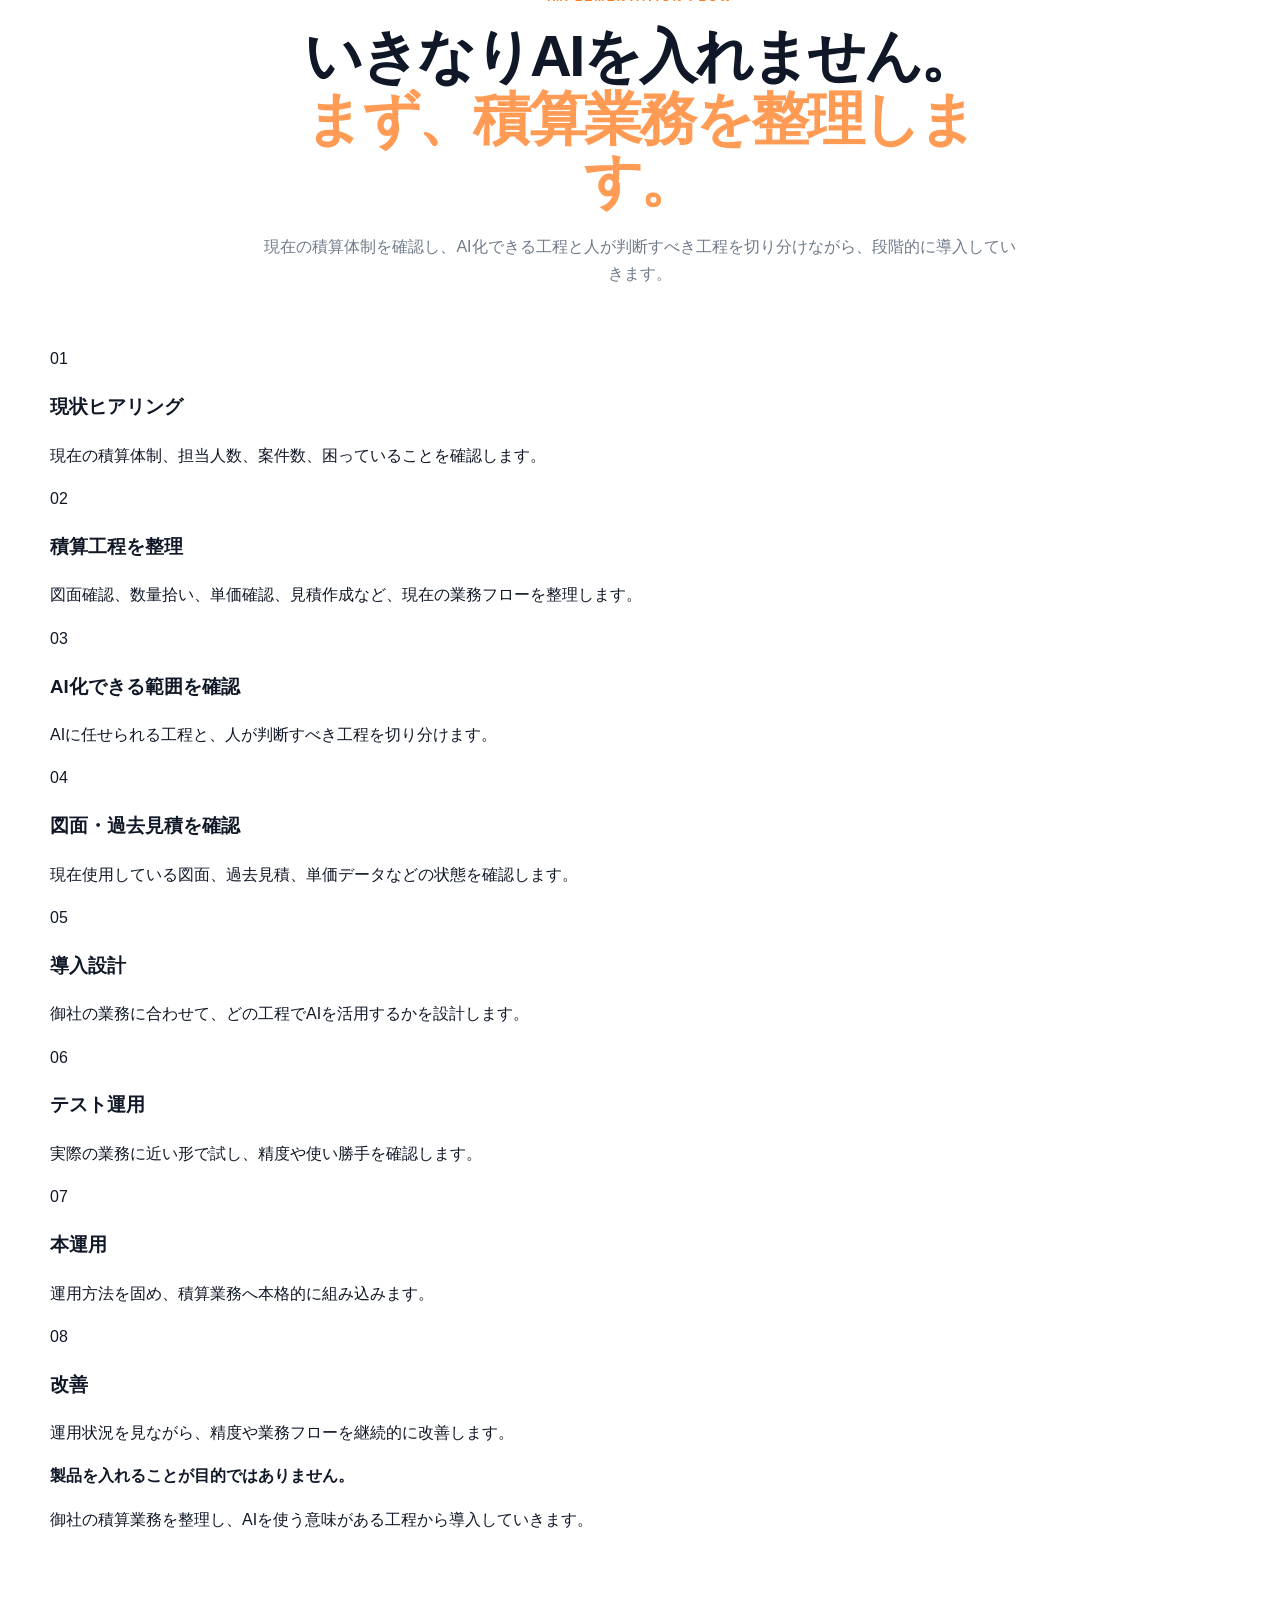
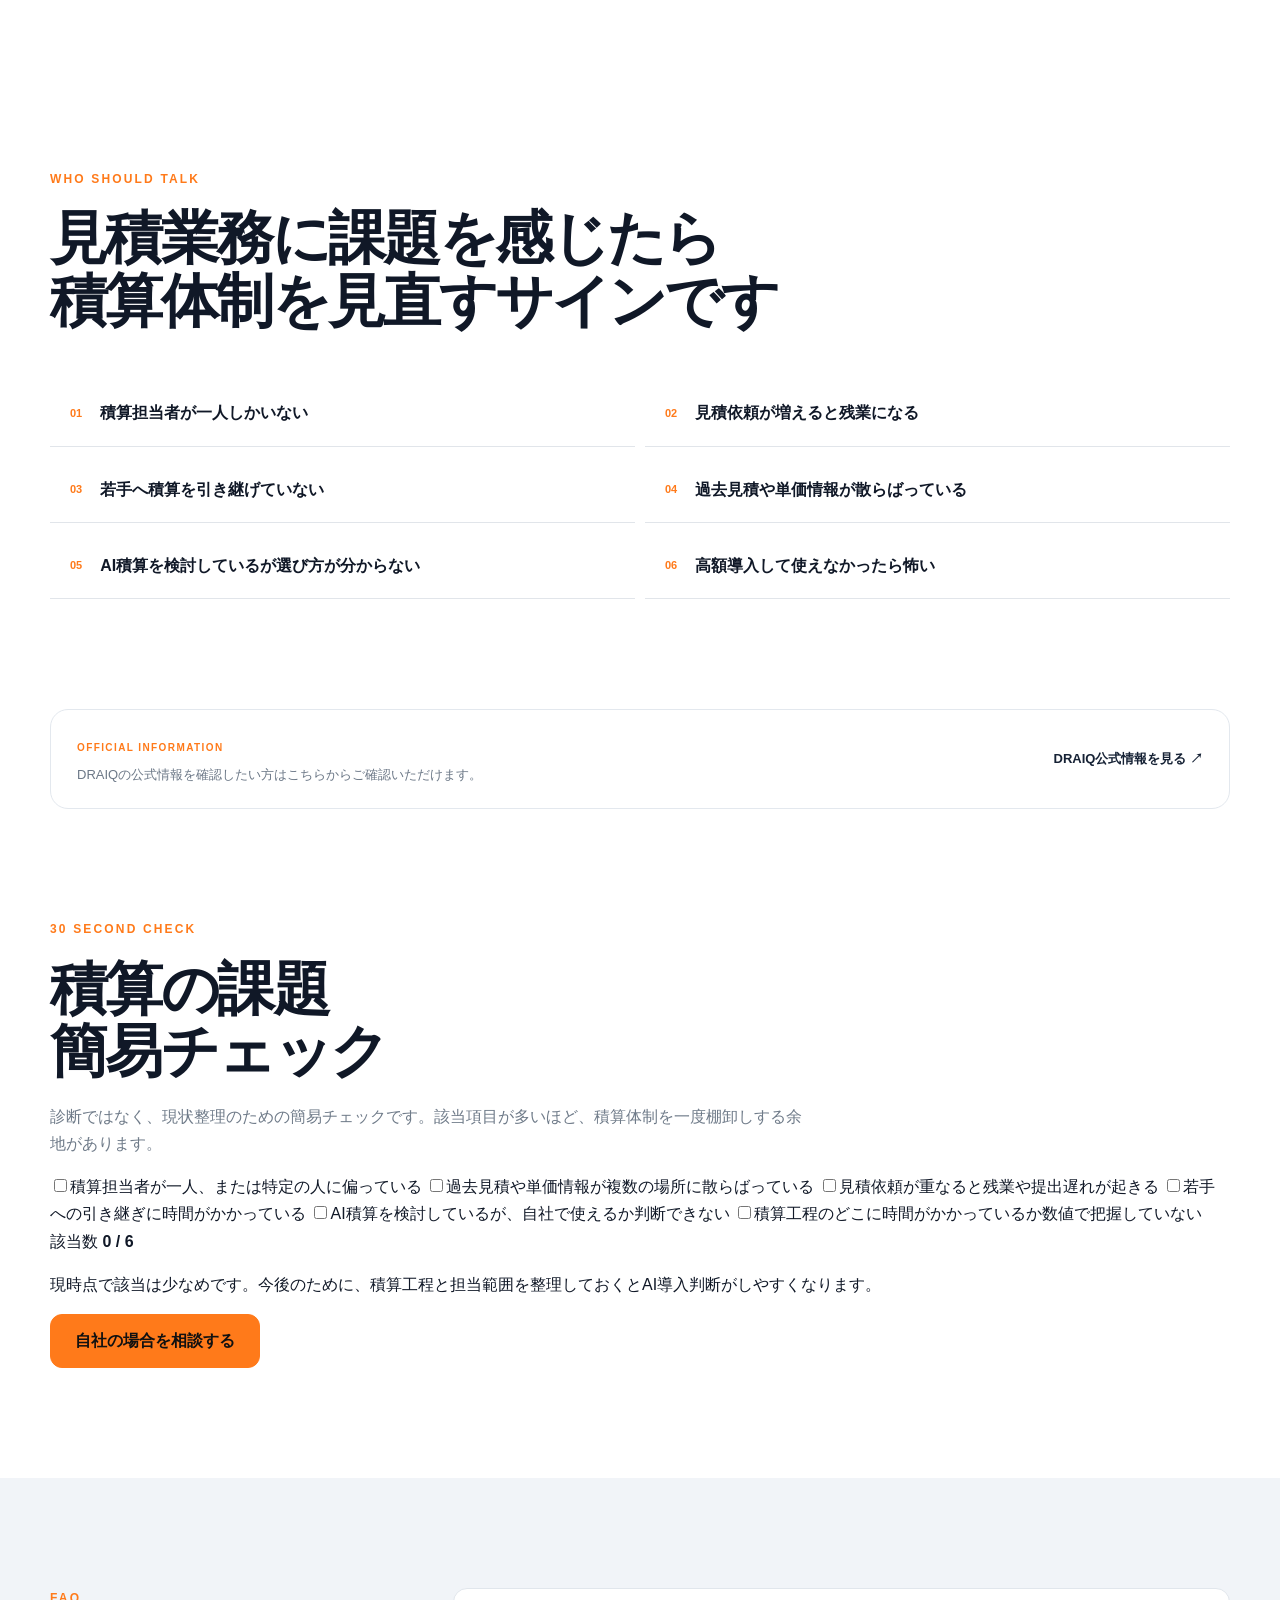
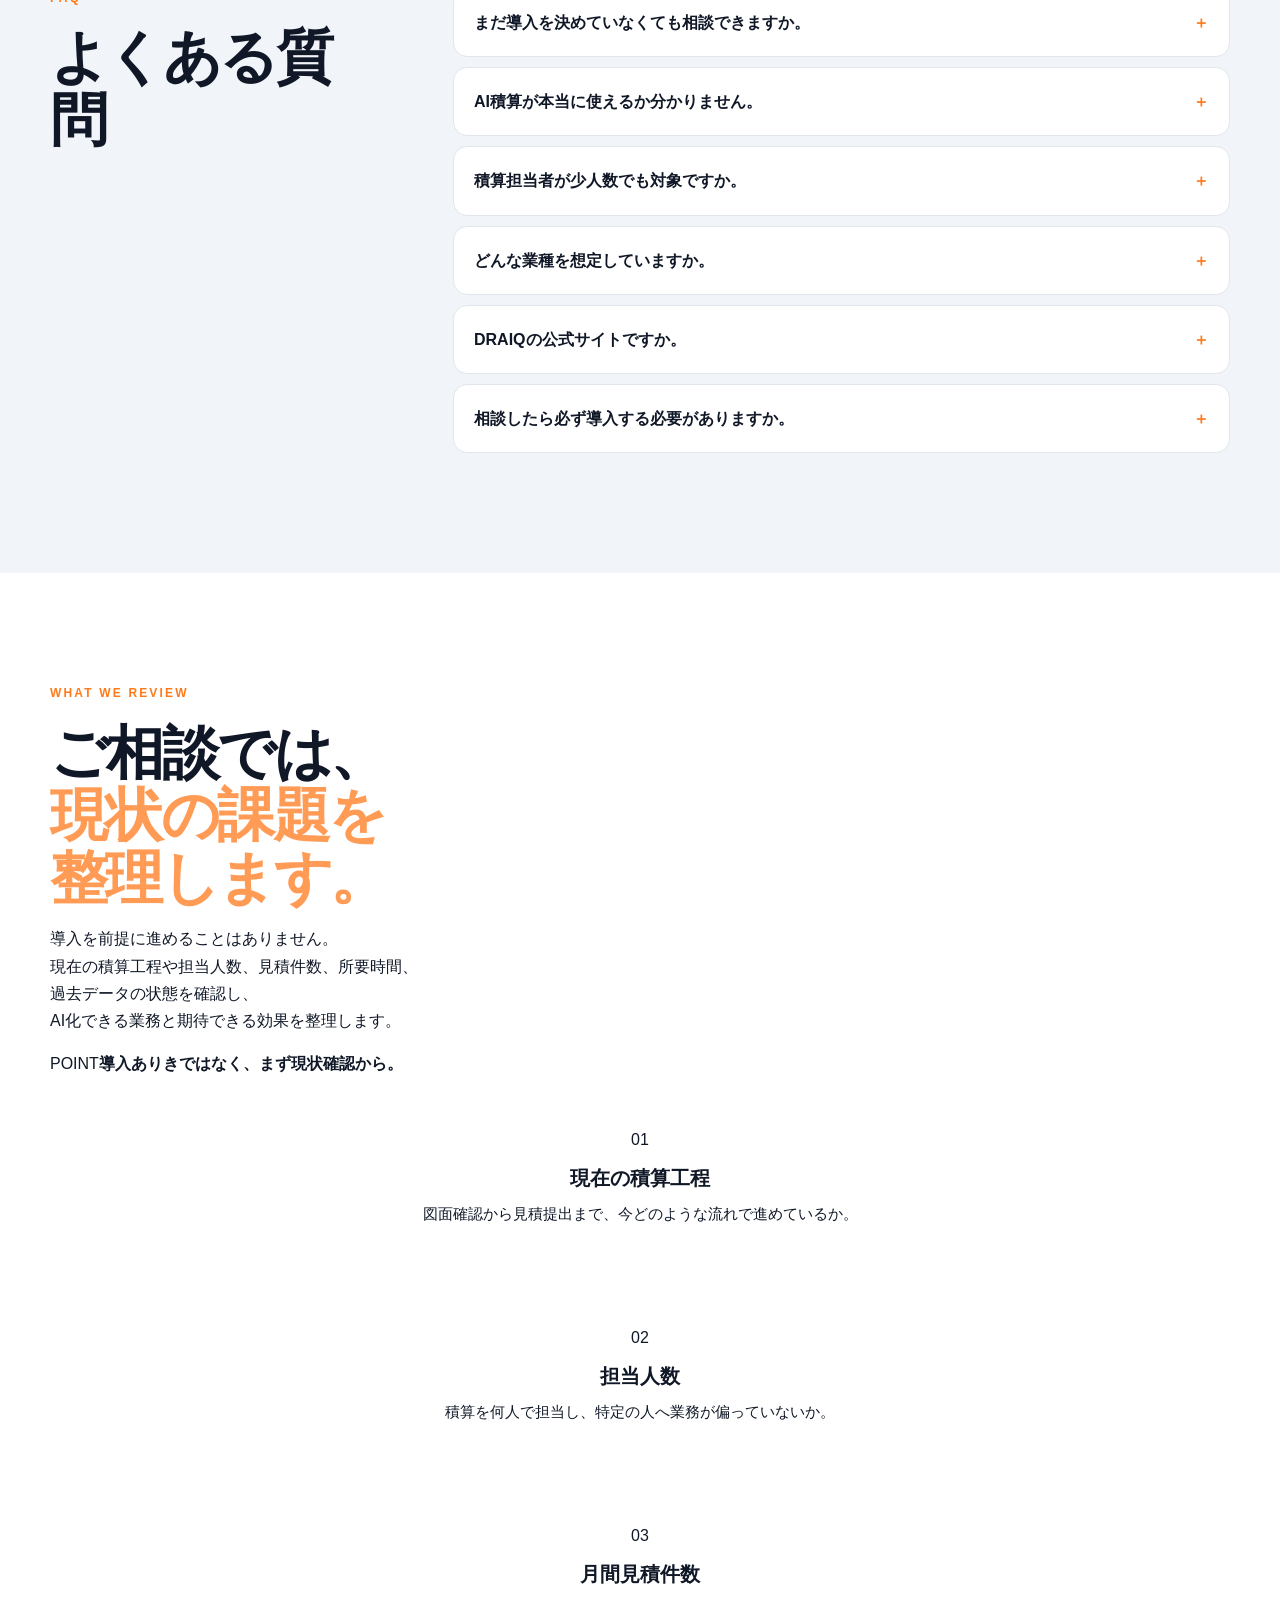
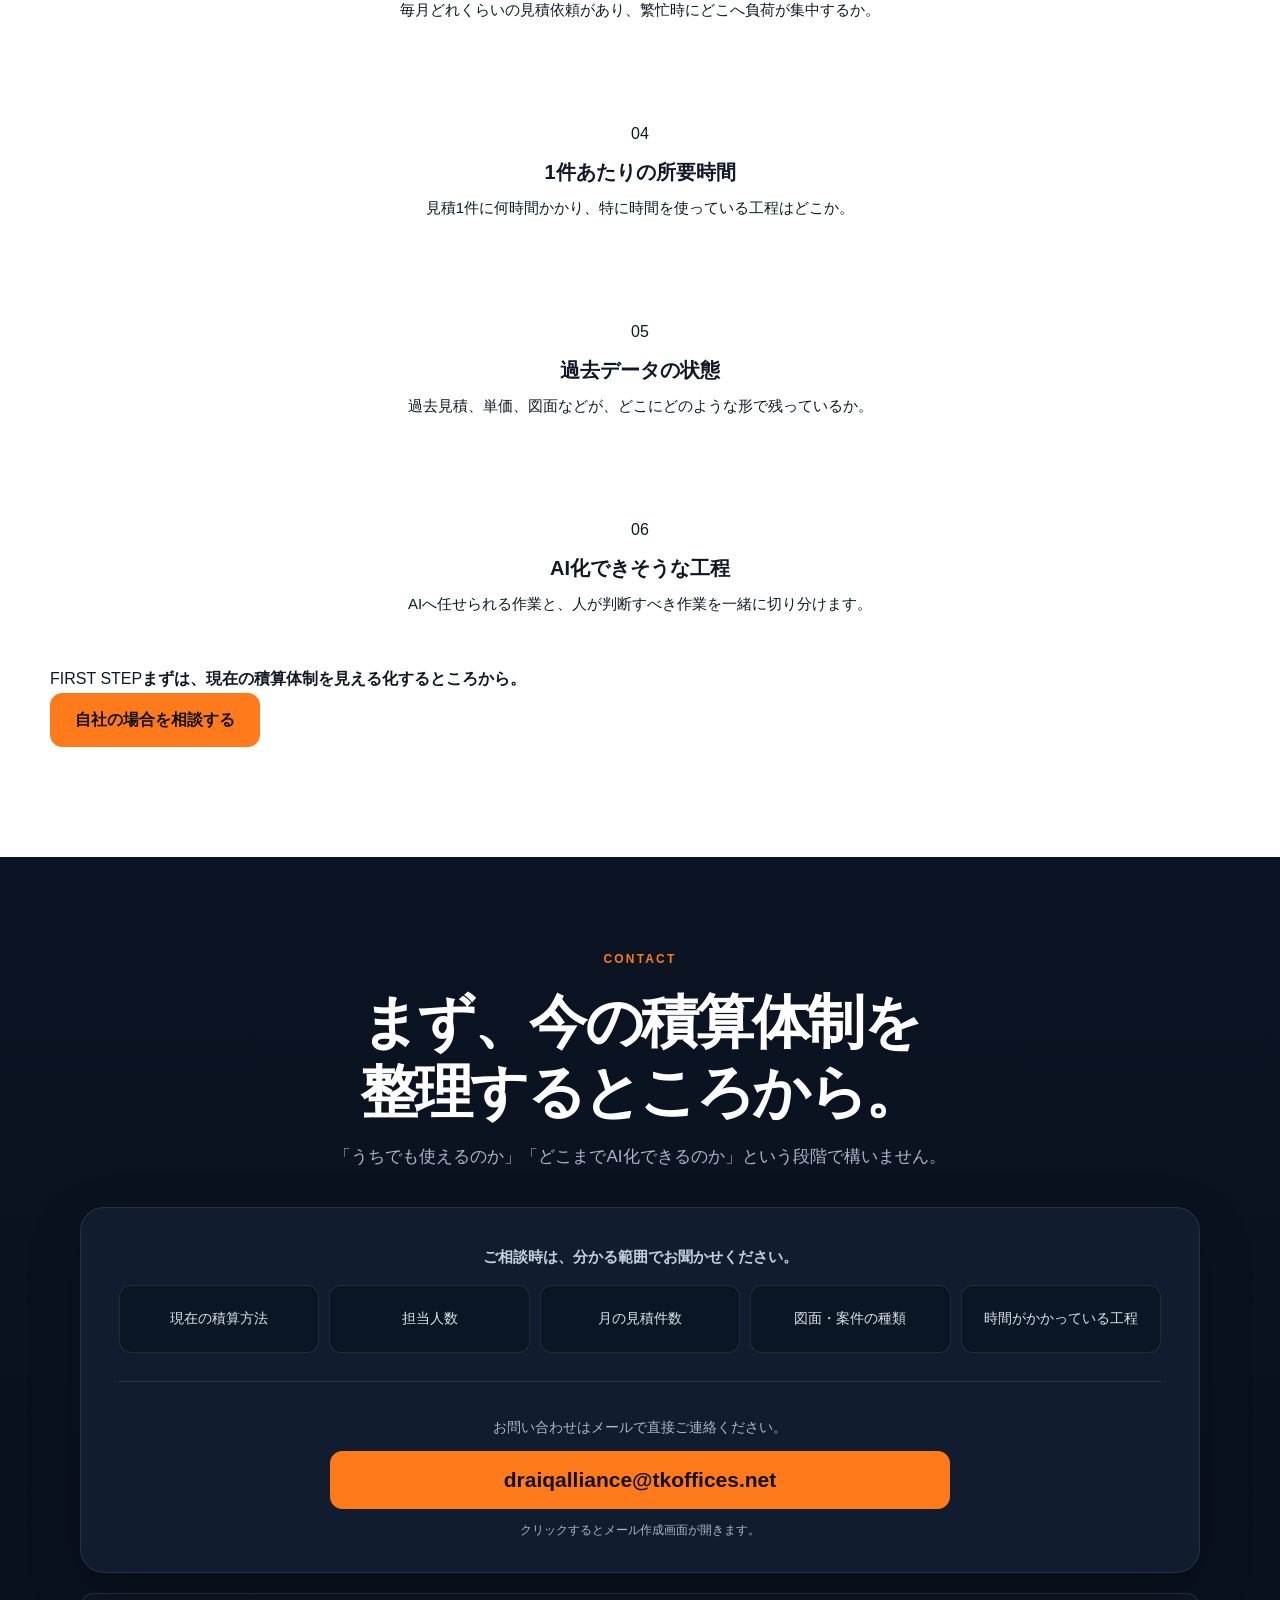
==== commit 3a61374b: "Update contact and image layout" ====
--- a/index.html
+++ b/index.html
@@ -1,399 +1,398 @@
-<!doctype html>
-<html lang="ja">
-<head>
-  <meta charset="utf-8">
-  <meta name="viewport" content="width=device-width, initial-scale=1">
-  <title>DRAIQ導入相談｜積算、このままで大丈夫ですか</title>
-  <meta name="description" content="積算の属人化、見積遅延、人手不足、AI積算導入の失敗を防ぐためのDRAIQ導入相談ページ。自社の積算体制を整理し、AI化できる業務を一緒に確認します。">
-  <meta name="theme-color" content="#0b1220">
-  <meta property="og:title" content="DRAIQ導入相談｜積算、このままで大丈夫ですか">
-  <meta property="og:description" content="AI積算を入れる前に、まず自社の積算体制を確認する。">
-  <meta property="og:type" content="website">
-  <meta property="og:image" content="/assets/hero.webp">
-  <meta property="og:locale" content="ja_JP">
-  <link rel="icon" href="/assets/favicon.svg" type="image/svg+xml">
-  <link rel="manifest" href="/site.webmanifest">
-  <link rel="preload" as="image" href="/assets/hero.webp" type="image/webp">
-  <meta name="format-detection" content="telephone=no">
-  <link rel="stylesheet" href="assets/styles.css">
-
-  <script type="application/ld+json">
-  {
-    "@context": "https://schema.org",
-    "@type": "Service",
-    "name": "DRAIQ導入相談",
-    "serviceType": "建設会社向け積算AI導入相談",
-    "areaServed": "JP",
-    "description": "積算の属人化、見積業務、AI導入の適合性を整理し、DRAIQを含む解決策を検討する相談サービス。"
-  }
-  </script>
-</head>
-<body>
-  <header class="site-header">
-    <div class="container header-inner">
-      <a class="brand" href="#top" aria-label="DRAIQ導入相談 トップへ">
-        <span class="brand-mark">D</span>
-        <span class="brand-copy"><strong>DRAIQ</strong><small>導入相談</small></span>
-      </a>
-      <button class="menu-toggle" aria-expanded="false" aria-controls="mobile-nav">MENU</button>
-      <nav class="desktop-nav" aria-label="メインナビゲーション">
-        <a href="#risk">積算の課題</a>
-        <a href="#ai">AI導入の注意点</a>
-        <a href="#solution">解決の考え方</a>
-        <a href="#selfcheck">30秒チェック</a>
-        <a href="#faq">FAQ</a>
-        <a href="#contact" class="btn btn-small">無料相談</a>
-      </nav>
-    </div>
-    <nav class="mobile-nav" id="mobile-nav" aria-label="モバイルナビゲーション">
-      <a href="#risk">積算の課題</a>
-      <a href="#ai">AI導入の注意点</a>
-      <a href="#solution">解決の考え方</a>
-      <a href="#selfcheck">30秒チェック</a>
-      <a href="#faq">FAQ</a>
-      <a href="#contact">無料相談</a>
-    </nav>
-  </header>
-
-  <main id="top">
-    <section class="hero">
-      <div class="container hero-grid">
-        <div class="hero-copy">
-          <p class="eyebrow">ESTIMATION AI CONSULTING</p>
-          <h1>その積算、<br><span>このままで大丈夫ですか。</span></h1>
-          <p class="lead">
-            積算担当者への依存、見積の長時間化、引き継げないノウハウ。<br>
-            AI積算を入れる前に、まず今の積算体制そのものを整理します。
-          </p>
-          <div class="hero-actions">
-            <a class="btn" href="#contact">自社で使えるか相談する</a>
-            <a class="btn btn-ghost" href="#risk">まず課題を確認する</a>
-          </div>
-          <div class="hero-note">売り込みから始めません。現在の積算方法と困っている工程から確認します。</div>
-
-          <div class="hero-mini-cards">
-            <div class="mini-card">
-              <span>01</span>
-              <strong>属人化</strong>
-              <p>一人の経験に依存した積算体制</p>
-            </div>
-            <div class="mini-card">
-              <span>02</span>
-              <strong>見積遅延</strong>
-              <p>時間がかかるほど機会損失が増える</p>
-            </div>
-            <div class="mini-card">
-              <span>03</span>
-              <strong>AI導入不安</strong>
-              <p>高額導入して使えないリスク</p>
-            </div>
-          </div>
-        </div>
-
-        <div class="hero-visual">
-          <img src="assets/hero.webp" alt="図面を見ながら積算や計画を確認する建設業の担当者" width="1536" height="1024" loading="eager" fetchpriority="high">
-          <div class="floating-panel">
-            <div class="panel-top">
-              <span>ESTIMATION RISK CHECK</span>
-              <span class="status-dot"></span>
-            </div>
-            <div class="risk-score">
-              <div>
-                <small>現在の懸念</small>
-                <strong>属人化・見積負荷</strong>
-              </div>
-              <span class="tag warning">要確認</span>
-            </div>
-            <div class="risk-list">
-              <div><span>01</span><p>積算担当者が一人に偏っている</p></div>
-              <div><span>02</span><p>過去見積が整理されていない</p></div>
-              <div><span>03</span><p>見積作成に数日かかる</p></div>
-            </div>
-          </div>
-        </div>
-      </div>
-    </section>
-
-    <section class="ticker" aria-label="主な課題">
-      <div class="ticker-track">
-        <span>属人化</span><i></i><span>見積遅延</span><i></i><span>人手不足</span><i></i><span>過去データ分散</span><i></i><span>確認工数</span><i></i><span>引き継ぎ困難</span>
-      </div>
-    </section>
-
-    <section class="section" id="risk">
-      <div class="container">
-        <div class="section-heading narrow">
-          <p class="eyebrow">RISK</p>
-          <h2>積算が回っている。<br>それだけで安心していませんか。</h2>
-          <p>日常業務として成立しているからこそ、問題が見えにくくなります。</p>
-        </div>
-
-        <div class="risk-layout">
-          <div class="card-grid three">
-            <article class="card">
-              <div class="card-number">01</div>
-              <h3>担当者が辞めた瞬間、<br>ノウハウまで消える</h3>
-              <p>判断基準や拾い方が一人の経験に依存していると、退職・異動・休職がそのまま経営リスクになります。</p>
-            </article>
-            <article class="card">
-              <div class="card-number">02</div>
-              <h3>見積が遅いだけで、<br>案件機会を失う</h3>
-              <p>作業時間の問題だけではありません。提出遅れ、追客の遅れ、急ぎ案件への対応不可にもつながります。</p>
-            </article>
-            <article class="card">
-              <div class="card-number">03</div>
-              <h3>ミスは、受注してからでは<br>取り返しづらい</h3>
-              <p>数量、単価、仕様、転記。人の確認だけに依存するほど、見落としのリスクは積み重なります。</p>
-            </article>
-          </div>
-
-          <div class="image-card">
-            <img src="assets/risk.webp" alt="図面と見積資料を確認する積算担当者" width="1000" height="1250" loading="lazy" decoding="async">
-          </div>
-        </div>
-
-        <div class="quote-panel">
-          <p>問題は、担当者の能力ではありません。</p>
-          <strong>「人に依存しない仕組み」が会社側にあるかどうかです。</strong>
-        </div>
-      </div>
-    </section>
-
-    <section class="section section-dark" id="ai">
-      <div class="container split">
-        <div class="section-heading sticky">
-          <p class="eyebrow">AI ESTIMATION</p>
-          <h2>AI積算なら<br>何でも解決する。<br><span>それも危険です。</span></h2>
-          <p>高額なシステムほど、導入前の確認が重要です。</p>
-          <div class="side-image">
-            <img src="assets/ai.webp" alt="BIM画面を見ながらAI導入を検討する建設担当者" width="1000" height="1250" loading="lazy" decoding="async">
-          </div>
-        </div>
-
-        <div class="check-list">
-          <article>
-            <span>CHECK 01</span>
-            <h3>自社の図面で使えるか</h3>
-            <p>デモで動くことと、御社の実務で使えることは別です。自社図面や案件特性で確認する必要があります。</p>
-          </article>
-          <article>
-            <span>CHECK 02</span>
-            <h3>どこまでAI化できるか</h3>
-            <p>すべてを自動化する前提ではなく、人が残す判断とAIに任せる工程を分けることが重要です。</p>
-          </article>
-          <article>
-            <span>CHECK 03</span>
-            <h3>現場で運用できるか</h3>
-            <p>機能が多くても、日々の運用に乗らなければ定着しません。導入後の使い方まで考えて選ぶ必要があります。</p>
-          </article>
-          <article>
-            <span>CHECK 04</span>
-            <h3>本当に投資に見合うか</h3>
-            <p>削減時間、見積件数、属人化、人件費、機会損失まで含めて判断することが重要です。</p>
-          </article>
-        </div>
-      </div>
-    </section>
-
-    <section class="section" id="solution">
-      <div class="container">
-        <div class="section-heading center">
-          <p class="eyebrow">SOLUTION</p>
-          <h2>積算はAIへ。<br><span>人は、判断と仕事の前進へ。</span></h2>
-          <p>DRAIQは、積算部門そのものをAI化していくための選択肢です。</p>
-        </div>
-
-        <div class="flow">
-          <div class="flow-card">
-            <span>STEP 01</span>
-            <h3>現状を整理</h3>
-            <p>現在の積算方法、担当人数、案件量、図面、作業時間を確認。</p>
-          </div>
-          <div class="flow-arrow">→</div>
-          <div class="flow-card">
-            <span>STEP 02</span>
-            <h3>AI化範囲を特定</h3>
-            <p>どの工程にAIを入れると効果が出るかを切り分けます。</p>
-          </div>
-          <div class="flow-arrow">→</div>
-          <div class="flow-card">
-            <span>STEP 03</span>
-            <h3>DRAIQ適合確認</h3>
-            <p>自社の業務や図面で活用できるかを確認します。</p>
-          </div>
-        </div>
-
-        <div class="feature-grid">
-          <article class="feature">
-            <span class="feature-icon">01</span>
-            <div><h3>属人化を減らす</h3><p>人の頭の中だけにある積算ノウハウを、会社側へ蓄積していく考え方。</p></div>
-          </article>
-          <article class="feature">
-            <span class="feature-icon">02</span>
-            <div><h3>見積作業を速くする</h3><p>人が繰り返している確認・整理作業をAIへ移し、作業時間を圧縮。</p></div>
-          </article>
-          <article class="feature">
-            <span class="feature-icon">03</span>
-            <div><h3>確認工程を整える</h3><p>AIと人の役割を分け、確認の抜けやばらつきを減らしやすい体制へ。</p></div>
-          </article>
-          <article class="feature">
-            <span class="feature-icon">04</span>
-            <div><h3>積算部門を仕組みにする</h3><p>一人の経験に依存する状態から、再現性のある積算体制を目指します。</p></div>
-          </article>
-        </div>
-      </div>
-    </section>
-
-    <section class="section section-orange">
-      <div class="container">
-        <div class="callout">
-          <div>
-            <p class="eyebrow dark">FOR MANAGEMENT</p>
-            <h2>「AIを入れるか」より先に、<br>「何をAI化するか」を決める。</h2>
-          </div>
-          <p>積算AIの導入相談は、製品説明より先に現在の業務整理から始めます。</p>
-        </div>
-      </div>
-    </section>
-
-    <section class="section" id="cases">
-      <div class="container">
-        <div class="section-heading narrow">
-          <p class="eyebrow">WHO SHOULD TALK</p>
-          <h2>こんな会社は、<br>一度積算体制を見直す価値があります。</h2>
-        </div>
-        <div class="case-list">
-          <div><span>01</span><p>積算担当者が一人しかいない</p></div>
-          <div><span>02</span><p>見積依頼が増えると残業になる</p></div>
-          <div><span>03</span><p>若手へ積算を引き継げていない</p></div>
-          <div><span>04</span><p>過去見積や単価情報が散らばっている</p></div>
-          <div><span>05</span><p>AI積算を検討しているが選び方が分からない</p></div>
-          <div><span>06</span><p>高額導入して使えなかったら怖い</p></div>
-        </div>
-      </div>
-    </section>
-
-
-    <section class="official-section">
-      <div class="official-note">
-          <div>
-            <span>OFFICIAL INFORMATION</span>
-            <p>DRAIQの公式情報を確認したい方はこちらからご確認いただけます。</p>
-          </div>
-          <a href="https://draiq.vercel.app/" target="_blank" rel="noopener noreferrer">DRAIQ公式情報を見る ↗</a>
-      </div>
-    </section>
-
-
-    <section class="section selfcheck-section" id="selfcheck">
-      <div class="container selfcheck-grid">
-        <div class="section-heading">
-          <p class="eyebrow">30 SECOND CHECK</p>
-          <h2>御社の積算体制、<br>いくつ当てはまりますか。</h2>
-          <p>診断ではなく、現状整理のための簡易チェックです。該当項目が多いほど、積算体制を一度棚卸しする余地があります。</p>
-        </div>
-
-        <div class="selfcheck-card">
-          <label class="check-item"><input type="checkbox" class="risk-check"><span>積算担当者が一人、または特定の人に偏っている</span></label>
-          <label class="check-item"><input type="checkbox" class="risk-check"><span>過去見積や単価情報が複数の場所に散らばっている</span></label>
-          <label class="check-item"><input type="checkbox" class="risk-check"><span>見積依頼が重なると残業や提出遅れが起きる</span></label>
-          <label class="check-item"><input type="checkbox" class="risk-check"><span>若手への引き継ぎに時間がかかっている</span></label>
-          <label class="check-item"><input type="checkbox" class="risk-check"><span>AI積算を検討しているが、自社で使えるか判断できない</span></label>
-          <label class="check-item"><input type="checkbox" class="risk-check"><span>積算工程のどこに時間がかかっているか数値で把握していない</span></label>
-
-          <div class="selfcheck-result" aria-live="polite">
-            <span>該当数</span>
-            <strong id="risk-count">0 / 6</strong>
-            <p id="risk-message">まずは現在の積算方法を整理しておくと、今後のAI導入判断がしやすくなります。</p>
-          </div>
-          <a class="btn selfcheck-cta" href="#contact">自社の場合を相談する</a>
-        </div>
-      </div>
-    </section>
-
-    <section class="section section-soft" id="faq">
-      <div class="container faq-layout">
-        <div class="section-heading">
-          <p class="eyebrow">FAQ</p>
-          <h2>よくある質問</h2>
-        </div>
-        <div class="faq-list">
-          <details>
-            <summary>まだ導入を決めていなくても相談できますか。</summary>
-            <p>はい。自社に合うか分からない段階でも問題ありません。現状の積算方法と困っている工程から確認します。</p>
-          </details>
-          <details>
-            <summary>AI積算が本当に使えるか分かりません。</summary>
-            <p>その確認をするための相談です。最初から導入を前提にせず、自社業務との相性を整理します。</p>
-          </details>
-          <details>
-            <summary>積算担当者が少人数でも対象ですか。</summary>
-            <p>むしろ少人数ほど、属人化や引き継ぎの影響が大きくなるため、体制確認の価値があります。</p>
-          </details>
-          <details>
-            <summary>どんな業種を想定していますか。</summary>
-            <p>施工会社、内装、改修、専門工事など、見積・積算業務を抱える事業者を主な対象として想定しています。</p>
-          </details>
-
-          <details>
-            <summary>DRAIQの公式サイトですか。</summary>
-            <p>本サイトはDRAIQの導入相談・情報提供を目的とした独自運営ページです。製品の公式情報は、ページ内の「DRAIQ公式情報」リンクから確認できます。</p>
-          </details>
-          <details>
-            <summary>相談したら必ず導入する必要がありますか。</summary>
-            <p>いいえ。現在の積算方法や課題を整理したうえで、自社に必要かどうかを確認するための相談としてご利用いただけます。</p>
-          </details>
-        </div>
-      </div>
-    </section>
-
-    <section class="section contact-section" id="contact">
-      <div class="container contact-grid">
-        <div>
-          <p class="eyebrow">CONTACT</p>
-          <h2>まず、今の積算体制を<br>整理するところから。</h2>
-          <p class="contact-lead">「うちでも使えるのか」「どこまでAI化できるのか」という段階で構いません。</p>
-          <ul class="contact-points">
-            <li>現在の積算方法</li>
-            <li>担当人数</li>
-            <li>月の見積件数</li>
-            <li>図面・案件の種類</li>
-            <li>時間がかかっている工程</li>
-          </ul>
-          <div class="contact-person">
-            <img src="assets/contact.webp" alt="建設業の相談に対応する担当者" width="1200" height="900" loading="lazy" decoding="async">
-          </div>
-        </div>
-
-        <div class="contact-email">
-          <p class="contact-email-note">お問い合わせはメールで直接ご連絡ください。</p>
-          <a class="btn contact-email-button" href="mailto:draiqalliance@tkoffices.net">draiqalliance@tkoffices.net</a>
-          <p class="contact-email-note">クリックするとメール作成画面が開きます。</p>
-        </div>
-
-      </div>
-      <div class="container">
-        <div class="service-disclaimer">
-          <strong>ご相談にあたって</strong>
-          <p>AIによる積算・見積支援は、対象業務や図面、運用方法によって適合範囲が異なります。最終的な数量・単価・見積内容は、人による確認を前提としてご案内します。</p>
-        </div>
-      </div>
-    </section>
-  </main>
-
-  <footer class="footer">
-    <div class="container footer-inner">
-      <div class="brand footer-brand">
-        <span class="brand-mark">D</span>
-        <span class="brand-copy"><strong>DRAIQ</strong><small>導入相談</small></span>
-      </div>
-      <div class="footer-links"><a href="/privacy/">プライバシーポリシー</a><a href="https://draiq.vercel.app/" target="_blank" rel="noopener noreferrer">DRAIQ公式情報 ↗</a></div>
-      <p>本サイトはDRAIQの導入相談・情報提供を目的とした独自運営ページです。</p>
-      <p class="copyright">© 2026 DRAIQ Consultation.</p>
-    </div>
-  </footer>
-<a class="mobile-sticky-cta" href="#contact">無料で相談する</a>
-
-  <script src="assets/app.js"></script>
-</body>
-</html>
+<!doctype html>
+<html lang="ja">
+<head>
+  <meta charset="utf-8">
+  <meta name="viewport" content="width=device-width, initial-scale=1">
+  <title>DRAIQ導入相談｜積算、このままで大丈夫ですか</title>
+  <meta name="description" content="積算の属人化、見積遅延、人手不足、AI積算導入の失敗を防ぐためのDRAIQ導入相談ページ。自社の積算体制を整理し、AI化できる業務を一緒に確認します。">
+  <meta name="theme-color" content="#0b1220">
+  <meta property="og:title" content="DRAIQ導入相談｜積算、このままで大丈夫ですか">
+  <meta property="og:description" content="AI積算を入れる前に、まず自社の積算体制を確認する。">
+  <meta property="og:type" content="website">
+  <meta property="og:image" content="/assets/hero.webp">
+  <meta property="og:locale" content="ja_JP">
+  <link rel="icon" href="/assets/favicon.svg" type="image/svg+xml">
+  <link rel="manifest" href="/site.webmanifest">
+  <link rel="preload" as="image" href="/assets/hero.webp" type="image/webp">
+  <meta name="format-detection" content="telephone=no">
+  <link rel="stylesheet" href="assets/styles.css">
+
+  <script type="application/ld+json">
+  {
+    "@context": "https://schema.org",
+    "@type": "Service",
+    "name": "DRAIQ導入相談",
+    "serviceType": "建設会社向け積算AI導入相談",
+    "areaServed": "JP",
+    "description": "積算の属人化、見積業務、AI導入の適合性を整理し、DRAIQを含む解決策を検討する相談サービス。"
+  }
+  </script>
+</head>
+<body>
+  <header class="site-header">
+    <div class="container header-inner">
+      <a class="brand" href="#top" aria-label="DRAIQ導入相談 トップへ">
+        <span class="brand-mark">D</span>
+        <span class="brand-copy"><strong>DRAIQ</strong><small>導入相談</small></span>
+      </a>
+      <button class="menu-toggle" aria-expanded="false" aria-controls="mobile-nav">MENU</button>
+      <nav class="desktop-nav" aria-label="メインナビゲーション">
+        <a href="#risk">積算の課題</a>
+        <a href="#ai">AI導入の注意点</a>
+        <a href="#solution">解決の考え方</a>
+        <a href="#selfcheck">30秒チェック</a>
+        <a href="#faq">FAQ</a>
+        <a href="#contact" class="btn btn-small">無料相談</a>
+      </nav>
+    </div>
+    <nav class="mobile-nav" id="mobile-nav" aria-label="モバイルナビゲーション">
+      <a href="#risk">積算の課題</a>
+      <a href="#ai">AI導入の注意点</a>
+      <a href="#solution">解決の考え方</a>
+      <a href="#selfcheck">30秒チェック</a>
+      <a href="#faq">FAQ</a>
+      <a href="#contact">無料相談</a>
+    </nav>
+  </header>
+
+  <main id="top">
+    <section class="hero">
+      <div class="container hero-grid">
+        <div class="hero-copy">
+          <p class="eyebrow">ESTIMATION AI CONSULTING</p>
+          <h1>その積算、<br><span>このままで大丈夫ですか。</span></h1>
+          <p class="lead">
+            積算担当者への依存、見積の長時間化、引き継げないノウハウ。<br>
+            AI積算を入れる前に、まず今の積算体制そのものを整理します。
+          </p>
+          <div class="hero-actions">
+            <a class="btn" href="#contact">自社で使えるか相談する</a>
+            <a class="btn btn-ghost" href="#risk">まず課題を確認する</a>
+          </div>
+          <div class="hero-note">売り込みから始めません。現在の積算方法と困っている工程から確認します。</div>
+
+          <div class="hero-mini-cards">
+            <div class="mini-card">
+              <span>01</span>
+              <strong>属人化</strong>
+              <p>一人の経験に依存した積算体制</p>
+            </div>
+            <div class="mini-card">
+              <span>02</span>
+              <strong>見積遅延</strong>
+              <p>時間がかかるほど機会損失が増える</p>
+            </div>
+            <div class="mini-card">
+              <span>03</span>
+              <strong>AI導入不安</strong>
+              <p>高額導入して使えないリスク</p>
+            </div>
+          </div>
+        </div>
+
+        <div class="hero-visual">
+          <img src="assets/hero.webp" alt="図面を見ながら積算や計画を確認する建設業の担当者" width="1536" height="1024" loading="eager" fetchpriority="high">
+          <div class="floating-panel">
+            <div class="panel-top">
+              <span>ESTIMATION RISK CHECK</span>
+              <span class="status-dot"></span>
+            </div>
+            <div class="risk-score">
+              <div>
+                <small>現在の懸念</small>
+                <strong>属人化・見積負荷</strong>
+              </div>
+              <span class="tag warning">要確認</span>
+            </div>
+            <div class="risk-list">
+              <div><span>01</span><p>積算担当者が一人に偏っている</p></div>
+              <div><span>02</span><p>過去見積が整理されていない</p></div>
+              <div><span>03</span><p>見積作成に数日かかる</p></div>
+            </div>
+          </div>
+        </div>
+      </div>
+    </section>
+
+    <section class="ticker" aria-label="主な課題">
+      <div class="ticker-track">
+        <span>属人化</span><i></i><span>見積遅延</span><i></i><span>人手不足</span><i></i><span>過去データ分散</span><i></i><span>確認工数</span><i></i><span>引き継ぎ困難</span>
+      </div>
+    </section>
+
+    <section class="section" id="risk">
+      <div class="container">
+        <div class="section-heading narrow">
+          <p class="eyebrow">RISK</p>
+          <h2>積算が回っている。<br>それだけで安心していませんか。</h2>
+          <p>日常業務として成立しているからこそ、問題が見えにくくなります。</p>
+        </div>
+
+        <div class="risk-layout">
+          <div class="card-grid three">
+            <article class="card">
+              <div class="card-number">01</div>
+              <h3>担当者が辞めた瞬間、<br>ノウハウまで消える</h3>
+              <p>判断基準や拾い方が一人の経験に依存していると、退職・異動・休職がそのまま経営リスクになります。</p>
+            </article>
+            <article class="card">
+              <div class="card-number">02</div>
+              <h3>見積が遅いだけで、<br>案件機会を失う</h3>
+              <p>作業時間の問題だけではありません。提出遅れ、追客の遅れ、急ぎ案件への対応不可にもつながります。</p>
+            </article>
+            <article class="card">
+              <div class="card-number">03</div>
+              <h3>ミスは、受注してからでは<br>取り返しづらい</h3>
+              <p>数量、単価、仕様、転記。人の確認だけに依存するほど、見落としのリスクは積み重なります。</p>
+            </article>
+          </div>
+
+          <div class="image-card">
+            <img src="assets/risk.webp" alt="図面と見積資料を確認する積算担当者" width="1000" height="1250" loading="lazy" decoding="async">
+          </div>
+        </div>
+
+        <div class="quote-panel">
+          <p>問題は、担当者の能力ではありません。</p>
+          <strong>「人に依存しない仕組み」が会社側にあるかどうかです。</strong>
+        </div>
+      </div>
+    </section>
+
+    <section class="section section-dark" id="ai">
+      <div class="container split">
+        <div class="section-heading sticky">
+          <p class="eyebrow">AI ESTIMATION</p>
+          <h2>AI積算なら<br>何でも解決する。<br><span>それも危険です。</span></h2>
+          <p>高額なシステムほど、導入前の確認が重要です。</p>
+          <div class="side-image">
+            <img src="/images/ai-review-replacement.png" alt="BIM画面を見ながらAI導入を検討する建設担当者" loading="lazy" decoding="async">
+          </div>
+        </div>
+
+        <div class="check-list">
+          <article>
+            <span>CHECK 01</span>
+            <h3>自社の図面で使えるか</h3>
+            <p>デモで動くことと、御社の実務で使えることは別です。自社図面や案件特性で確認する必要があります。</p>
+          </article>
+          <article>
+            <span>CHECK 02</span>
+            <h3>どこまでAI化できるか</h3>
+            <p>すべてを自動化する前提ではなく、人が残す判断とAIに任せる工程を分けることが重要です。</p>
+          </article>
+          <article>
+            <span>CHECK 03</span>
+            <h3>現場で運用できるか</h3>
+            <p>機能が多くても、日々の運用に乗らなければ定着しません。導入後の使い方まで考えて選ぶ必要があります。</p>
+          </article>
+          <article>
+            <span>CHECK 04</span>
+            <h3>本当に投資に見合うか</h3>
+            <p>削減時間、見積件数、属人化、人件費、機会損失まで含めて判断することが重要です。</p>
+          </article>
+        </div>
+      </div>
+    </section>
+
+    <section class="section" id="solution">
+      <div class="container">
+        <div class="section-heading center">
+          <p class="eyebrow">SOLUTION</p>
+          <h2>積算はAIへ。<br><span>人は、判断と仕事の前進へ。</span></h2>
+          <p>DRAIQは、積算部門そのものをAI化していくための選択肢です。</p>
+        </div>
+
+        <div class="flow">
+          <div class="flow-card">
+            <span>STEP 01</span>
+            <h3>現状を整理</h3>
+            <p>現在の積算方法、担当人数、案件量、図面、作業時間を確認。</p>
+          </div>
+          <div class="flow-arrow">→</div>
+          <div class="flow-card">
+            <span>STEP 02</span>
+            <h3>AI化範囲を特定</h3>
+            <p>どの工程にAIを入れると効果が出るかを切り分けます。</p>
+          </div>
+          <div class="flow-arrow">→</div>
+          <div class="flow-card">
+            <span>STEP 03</span>
+            <h3>DRAIQ適合確認</h3>
+            <p>自社の業務や図面で活用できるかを確認します。</p>
+          </div>
+        </div>
+
+        <div class="feature-grid">
+          <article class="feature">
+            <span class="feature-icon">01</span>
+            <div><h3>属人化を減らす</h3><p>人の頭の中だけにある積算ノウハウを、会社側へ蓄積していく考え方。</p></div>
+          </article>
+          <article class="feature">
+            <span class="feature-icon">02</span>
+            <div><h3>見積作業を速くする</h3><p>人が繰り返している確認・整理作業をAIへ移し、作業時間を圧縮。</p></div>
+          </article>
+          <article class="feature">
+            <span class="feature-icon">03</span>
+            <div><h3>確認工程を整える</h3><p>AIと人の役割を分け、確認の抜けやばらつきを減らしやすい体制へ。</p></div>
+          </article>
+          <article class="feature">
+            <span class="feature-icon">04</span>
+            <div><h3>積算部門を仕組みにする</h3><p>一人の経験に依存する状態から、再現性のある積算体制を目指します。</p></div>
+          </article>
+        </div>
+      </div>
+    </section>
+
+    <section class="section section-orange">
+      <div class="container">
+        <div class="callout">
+          <div>
+            <p class="eyebrow dark">FOR MANAGEMENT</p>
+            <h2>「AIを入れるか」より先に、<br>「何をAI化するか」を決める。</h2>
+          </div>
+          <p>積算AIの導入相談は、製品説明より先に現在の業務整理から始めます。</p>
+        </div>
+      </div>
+    </section>
+
+    <section class="section" id="cases">
+      <div class="container">
+        <div class="section-heading narrow">
+          <p class="eyebrow">WHO SHOULD TALK</p>
+          <h2>こんな会社は、<br>一度積算体制を見直す価値があります。</h2>
+        </div>
+        <div class="case-list">
+          <div><span>01</span><p>積算担当者が一人しかいない</p></div>
+          <div><span>02</span><p>見積依頼が増えると残業になる</p></div>
+          <div><span>03</span><p>若手へ積算を引き継げていない</p></div>
+          <div><span>04</span><p>過去見積や単価情報が散らばっている</p></div>
+          <div><span>05</span><p>AI積算を検討しているが選び方が分からない</p></div>
+          <div><span>06</span><p>高額導入して使えなかったら怖い</p></div>
+        </div>
+      </div>
+    </section>
+
+
+    <section class="official-section">
+      <div class="official-note">
+          <div>
+            <span>OFFICIAL INFORMATION</span>
+            <p>DRAIQの公式情報を確認したい方はこちらからご確認いただけます。</p>
+          </div>
+          <a href="https://draiq.vercel.app/" target="_blank" rel="noopener noreferrer">DRAIQ公式情報を見る ↗</a>
+      </div>
+    </section>
+
+
+    <section class="section selfcheck-section" id="selfcheck">
+      <div class="container selfcheck-grid">
+        <div class="section-heading">
+          <p class="eyebrow">30 SECOND CHECK</p>
+          <h2>御社の積算体制、<br>いくつ当てはまりますか。</h2>
+          <p>診断ではなく、現状整理のための簡易チェックです。該当項目が多いほど、積算体制を一度棚卸しする余地があります。</p>
+        </div>
+
+        <div class="selfcheck-card">
+          <label class="check-item"><input type="checkbox" class="risk-check"><span>積算担当者が一人、または特定の人に偏っている</span></label>
+          <label class="check-item"><input type="checkbox" class="risk-check"><span>過去見積や単価情報が複数の場所に散らばっている</span></label>
+          <label class="check-item"><input type="checkbox" class="risk-check"><span>見積依頼が重なると残業や提出遅れが起きる</span></label>
+          <label class="check-item"><input type="checkbox" class="risk-check"><span>若手への引き継ぎに時間がかかっている</span></label>
+          <label class="check-item"><input type="checkbox" class="risk-check"><span>AI積算を検討しているが、自社で使えるか判断できない</span></label>
+          <label class="check-item"><input type="checkbox" class="risk-check"><span>積算工程のどこに時間がかかっているか数値で把握していない</span></label>
+
+          <div class="selfcheck-result" aria-live="polite">
+            <span>該当数</span>
+            <strong id="risk-count">0 / 6</strong>
+            <p id="risk-message">まずは現在の積算方法を整理しておくと、今後のAI導入判断がしやすくなります。</p>
+          </div>
+          <a class="btn selfcheck-cta" href="#contact">自社の場合を相談する</a>
+        </div>
+      </div>
+    </section>
+
+    <section class="section section-soft" id="faq">
+      <div class="container faq-layout">
+        <div class="section-heading">
+          <p class="eyebrow">FAQ</p>
+          <h2>よくある質問</h2>
+        </div>
+        <div class="faq-list">
+          <details>
+            <summary>まだ導入を決めていなくても相談できますか。</summary>
+            <p>はい。自社に合うか分からない段階でも問題ありません。現状の積算方法と困っている工程から確認します。</p>
+          </details>
+          <details>
+            <summary>AI積算が本当に使えるか分かりません。</summary>
+            <p>その確認をするための相談です。最初から導入を前提にせず、自社業務との相性を整理します。</p>
+          </details>
+          <details>
+            <summary>積算担当者が少人数でも対象ですか。</summary>
+            <p>むしろ少人数ほど、属人化や引き継ぎの影響が大きくなるため、体制確認の価値があります。</p>
+          </details>
+          <details>
+            <summary>どんな業種を想定していますか。</summary>
+            <p>施工会社、内装、改修、専門工事など、見積・積算業務を抱える事業者を主な対象として想定しています。</p>
+          </details>
+
+          <details>
+            <summary>DRAIQの公式サイトですか。</summary>
+            <p>本サイトはDRAIQの導入相談・情報提供を目的とした独自運営ページです。製品の公式情報は、ページ内の「DRAIQ公式情報」リンクから確認できます。</p>
+          </details>
+          <details>
+            <summary>相談したら必ず導入する必要がありますか。</summary>
+            <p>いいえ。現在の積算方法や課題を整理したうえで、自社に必要かどうかを確認するための相談としてご利用いただけます。</p>
+          </details>
+        </div>
+      </div>
+    </section>
+
+    <section class="section contact-section" id="contact">
+      <div class="container contact-shell">
+        <div class="contact-intro">
+          <p class="eyebrow">CONTACT</p>
+          <h2>まず、今の積算体制を<br>整理するところから。</h2>
+          <p class="contact-lead">「うちでも使えるのか」「どこまでAI化できるのか」という段階で構いません。</p>
+        </div>
+        <div class="contact-panel">
+          <p class="contact-points-label">ご相談時は、分かる範囲でお聞かせください。</p>
+          <ul class="contact-points">
+            <li>現在の積算方法</li>
+            <li>担当人数</li>
+            <li>月の見積件数</li>
+            <li>図面・案件の種類</li>
+            <li>時間がかかっている工程</li>
+          </ul>
+          <div class="contact-email">
+            <p class="contact-email-note">お問い合わせはメールで直接ご連絡ください。</p>
+            <a class="btn contact-email-button" href="mailto:draiqalliance@tkoffices.net">draiqalliance@tkoffices.net</a>
+            <p class="contact-email-note">クリックするとメール作成画面が開きます。</p>
+          </div>
+        </div>
+
+      </div>
+      <div class="container">
+        <div class="service-disclaimer">
+          <strong>ご相談にあたって</strong>
+          <p>AIによる積算・見積支援は、対象業務や図面、運用方法によって適合範囲が異なります。最終的な数量・単価・見積内容は、人による確認を前提としてご案内します。</p>
+        </div>
+      </div>
+    </section>
+  </main>
+
+  <footer class="footer">
+    <div class="container footer-inner">
+      <div class="brand footer-brand">
+        <span class="brand-mark">D</span>
+        <span class="brand-copy"><strong>DRAIQ</strong><small>導入相談</small></span>
+      </div>
+      <div class="footer-links"><a href="/privacy/">プライバシーポリシー</a><a href="https://draiq.vercel.app/" target="_blank" rel="noopener noreferrer">DRAIQ公式情報 ↗</a></div>
+      <p>本サイトはDRAIQの導入相談・情報提供を目的とした独自運営ページです。</p>
+      <p class="copyright">© 2026 DRAIQ Consultation.</p>
+    </div>
+  </footer>
+<a class="mobile-sticky-cta" href="#contact">無料で相談する</a>
+
+  <script src="assets/app.js"></script>
+</body>
+</html>
--- a/assets/styles.css
+++ b/assets/styles.css
@@ -0,0 +1,7 @@
+@import url("./base.css");
+@import url("./v7.css");
+@import url("./latest.css");
+@import url("./linebreak-polish.css");
+@import url("./visual-polish.css");
+@import url("./final-polish.css");
+@import url("./requested-fixes.css");
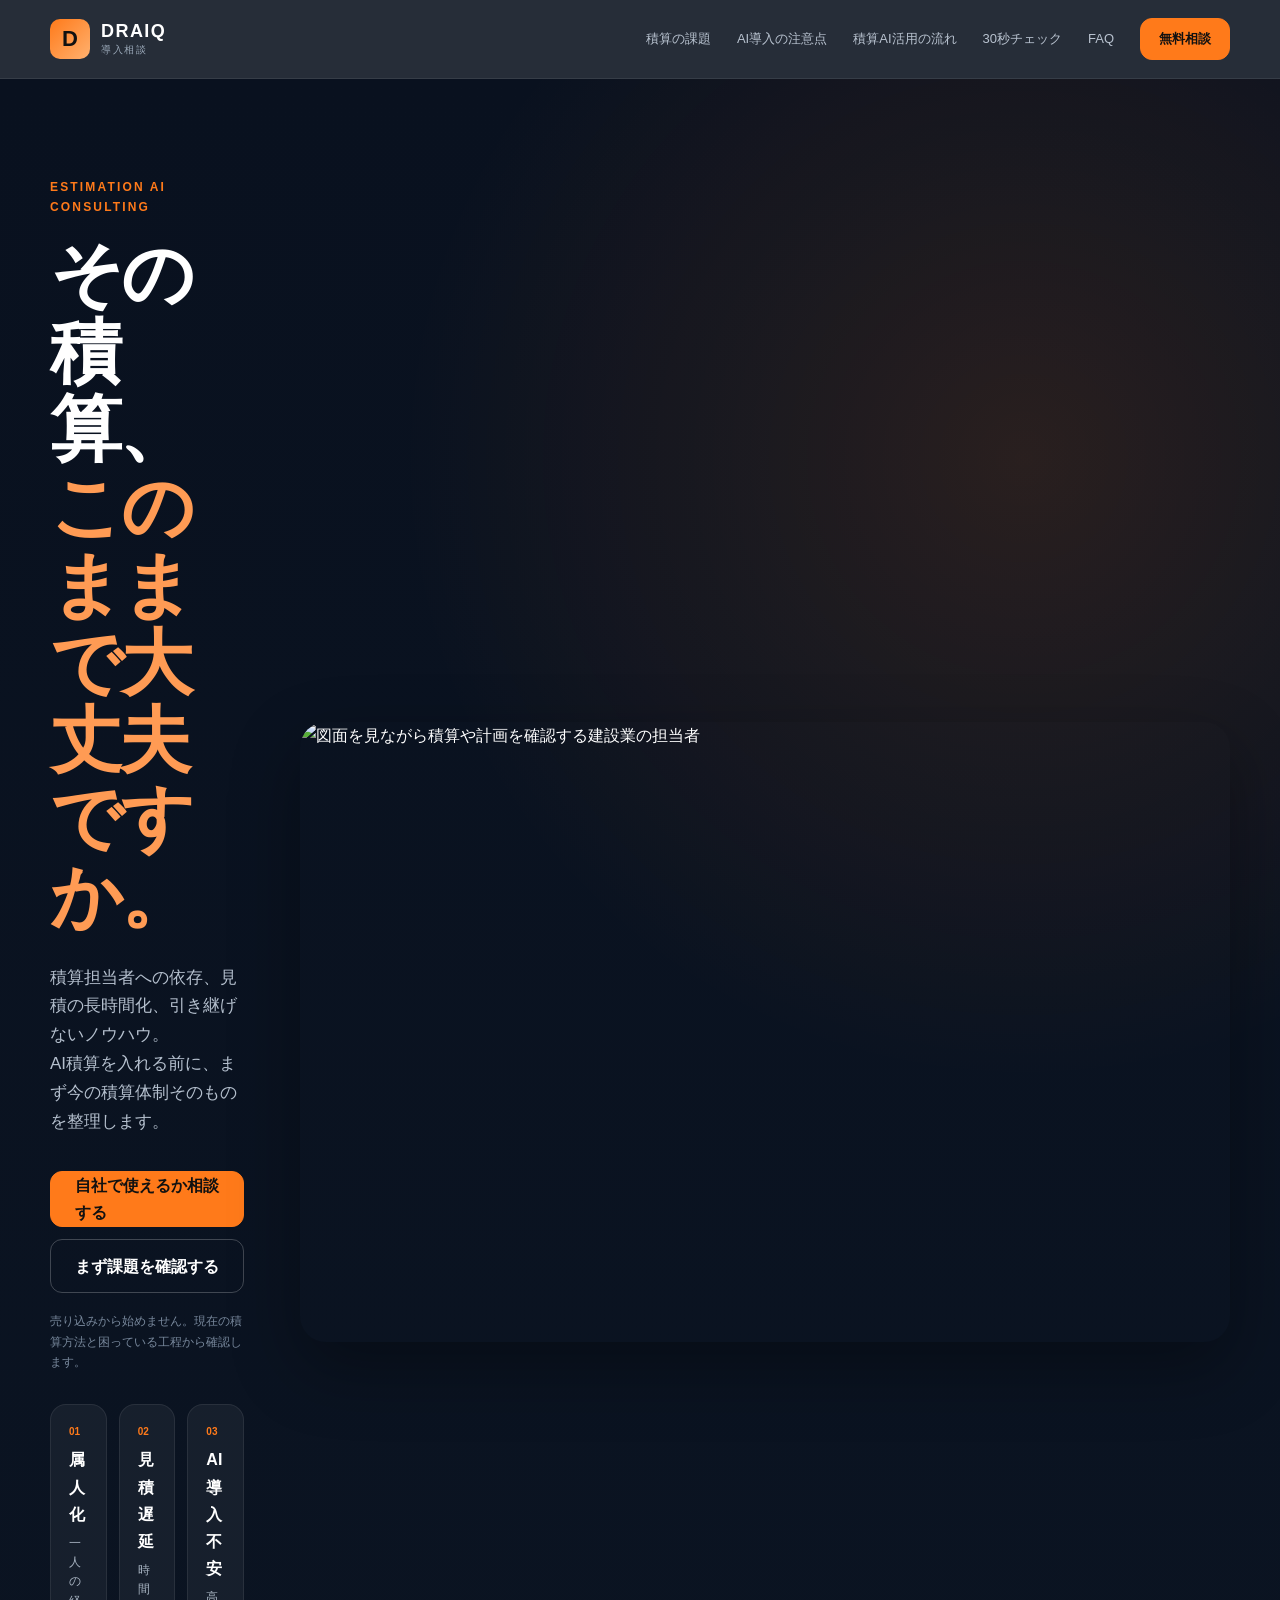
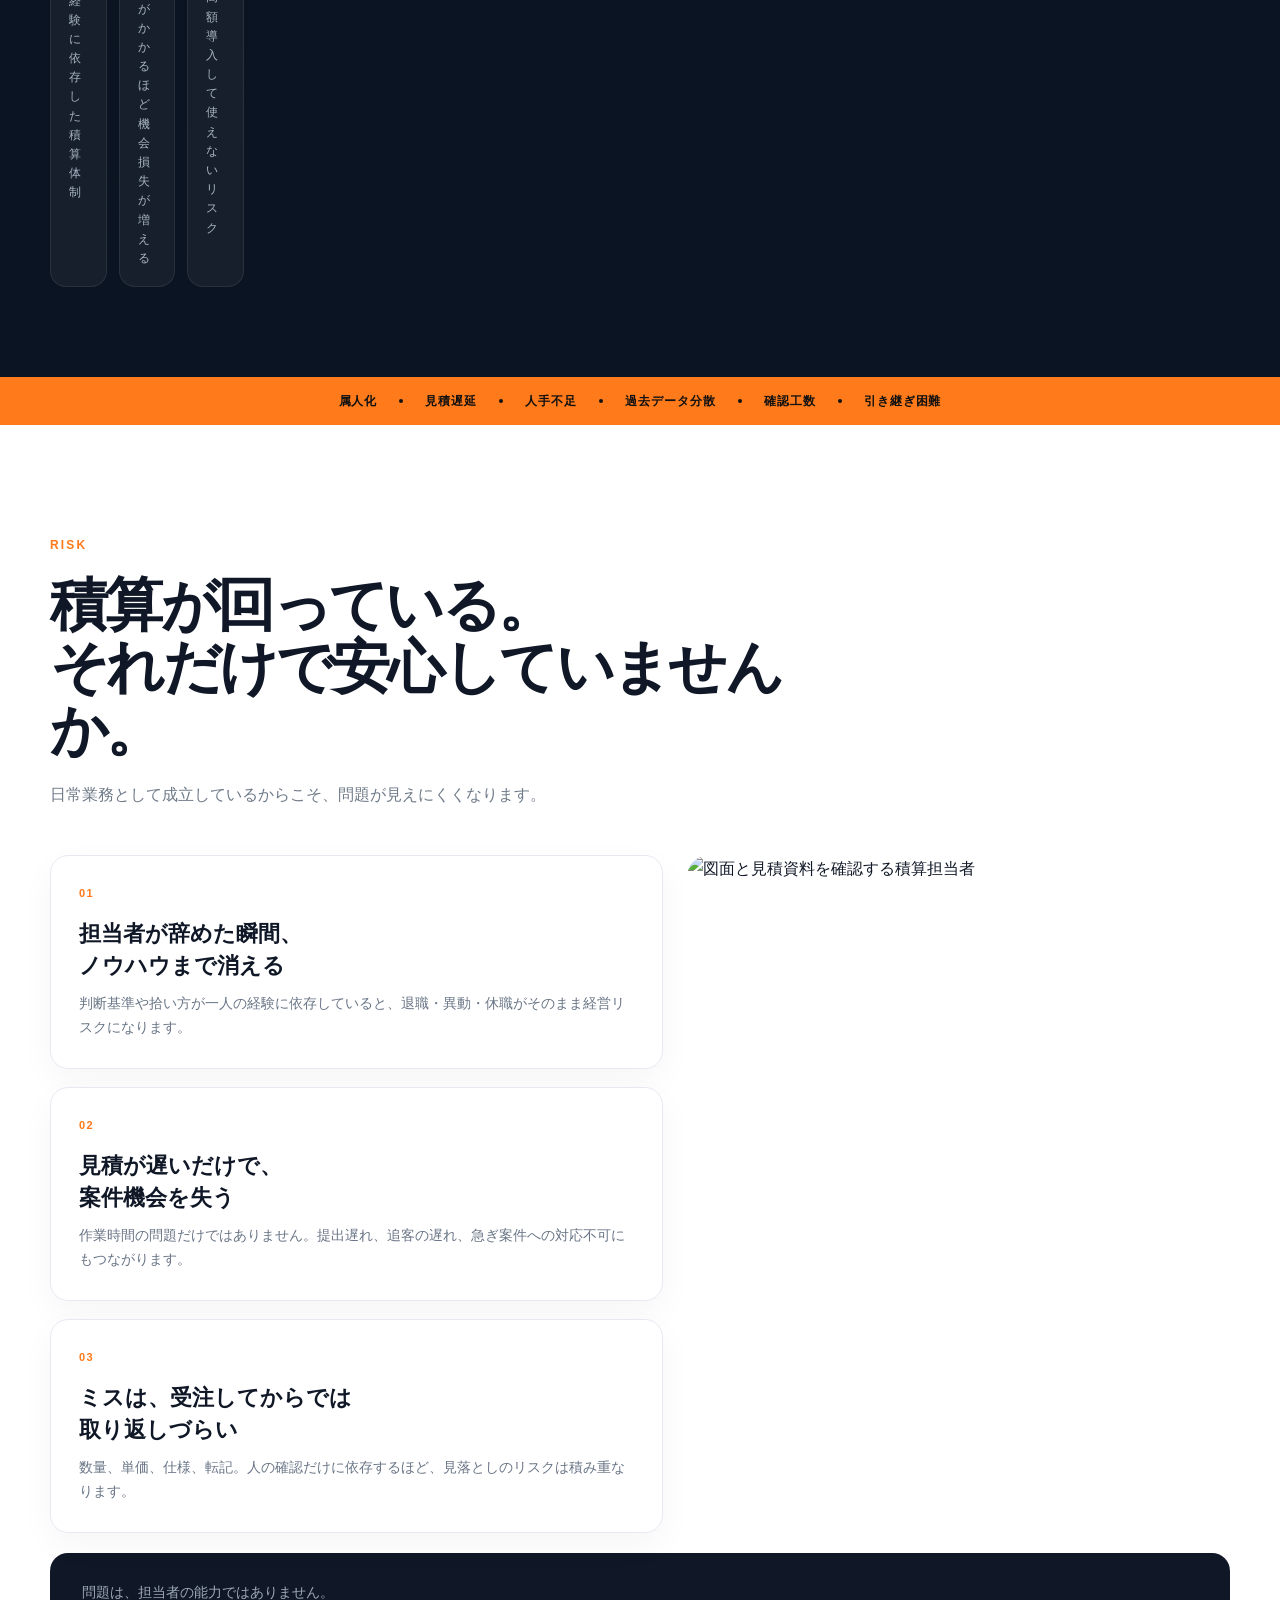
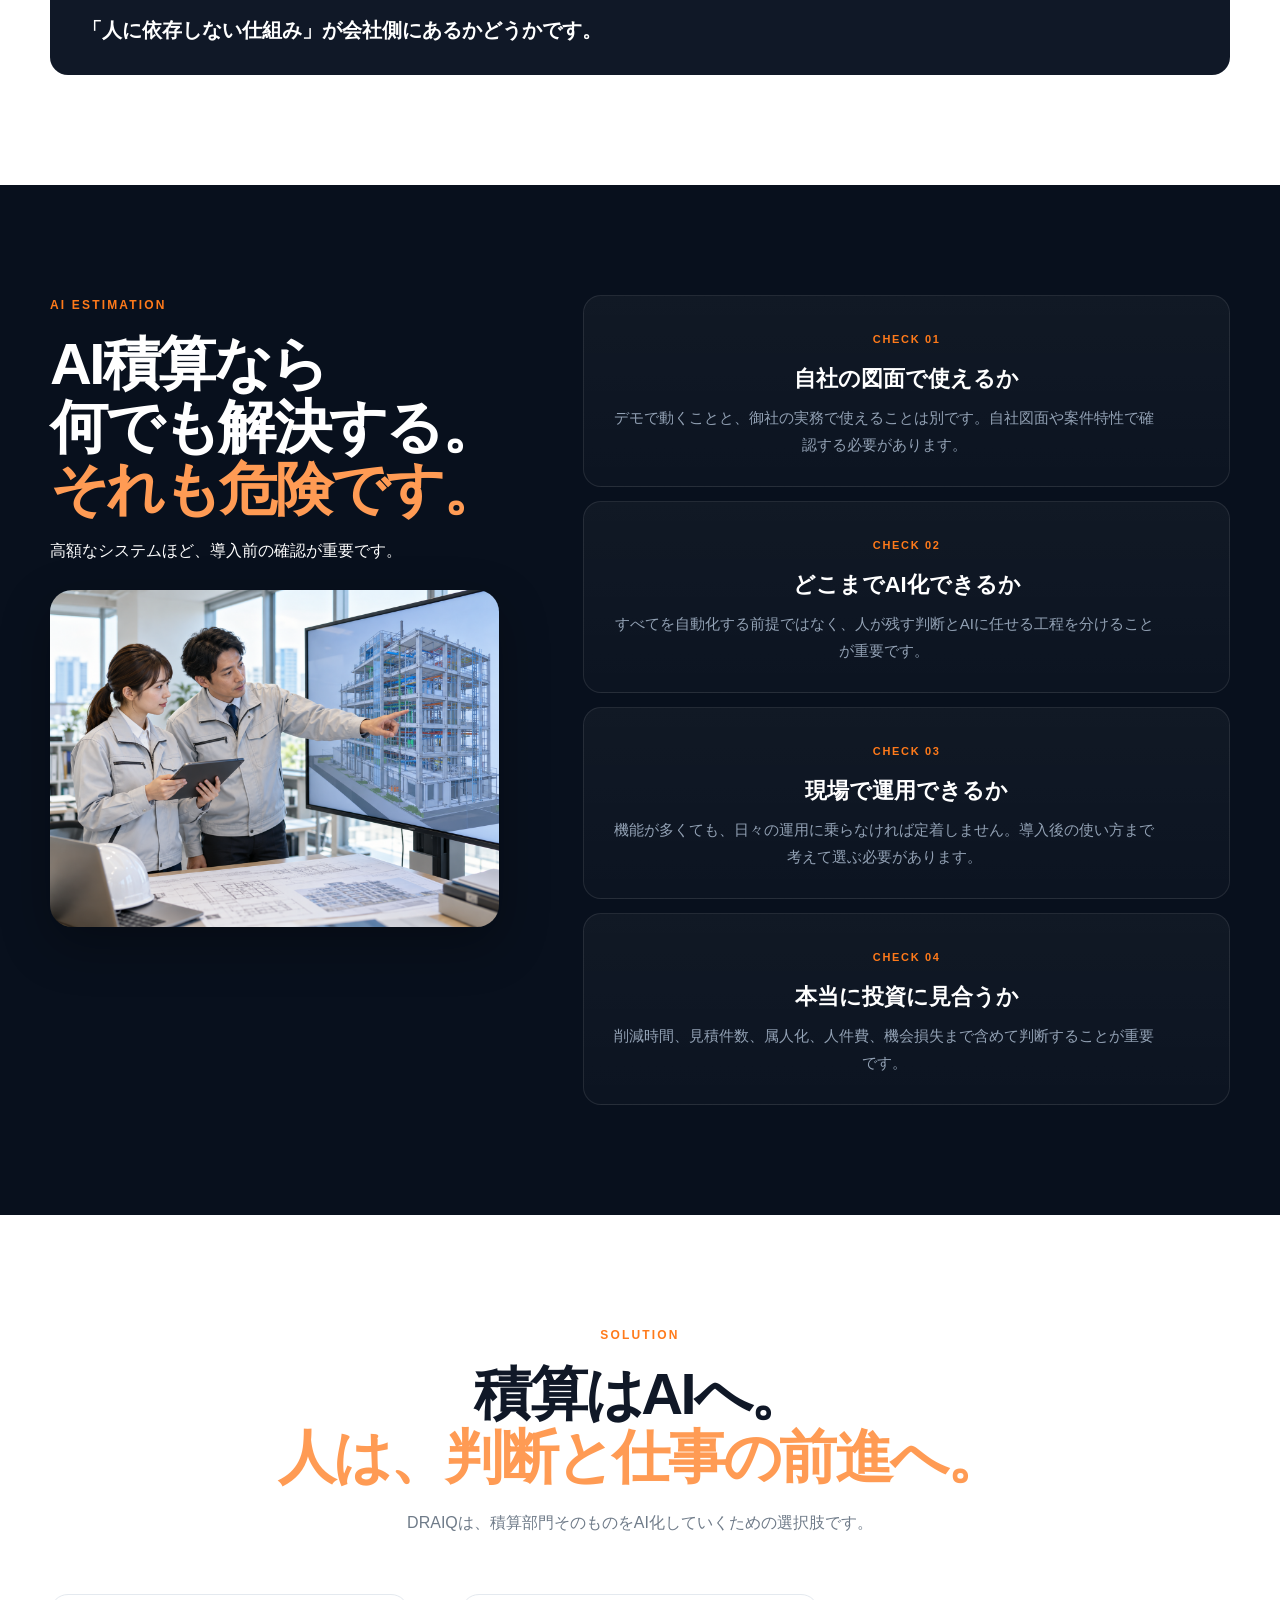
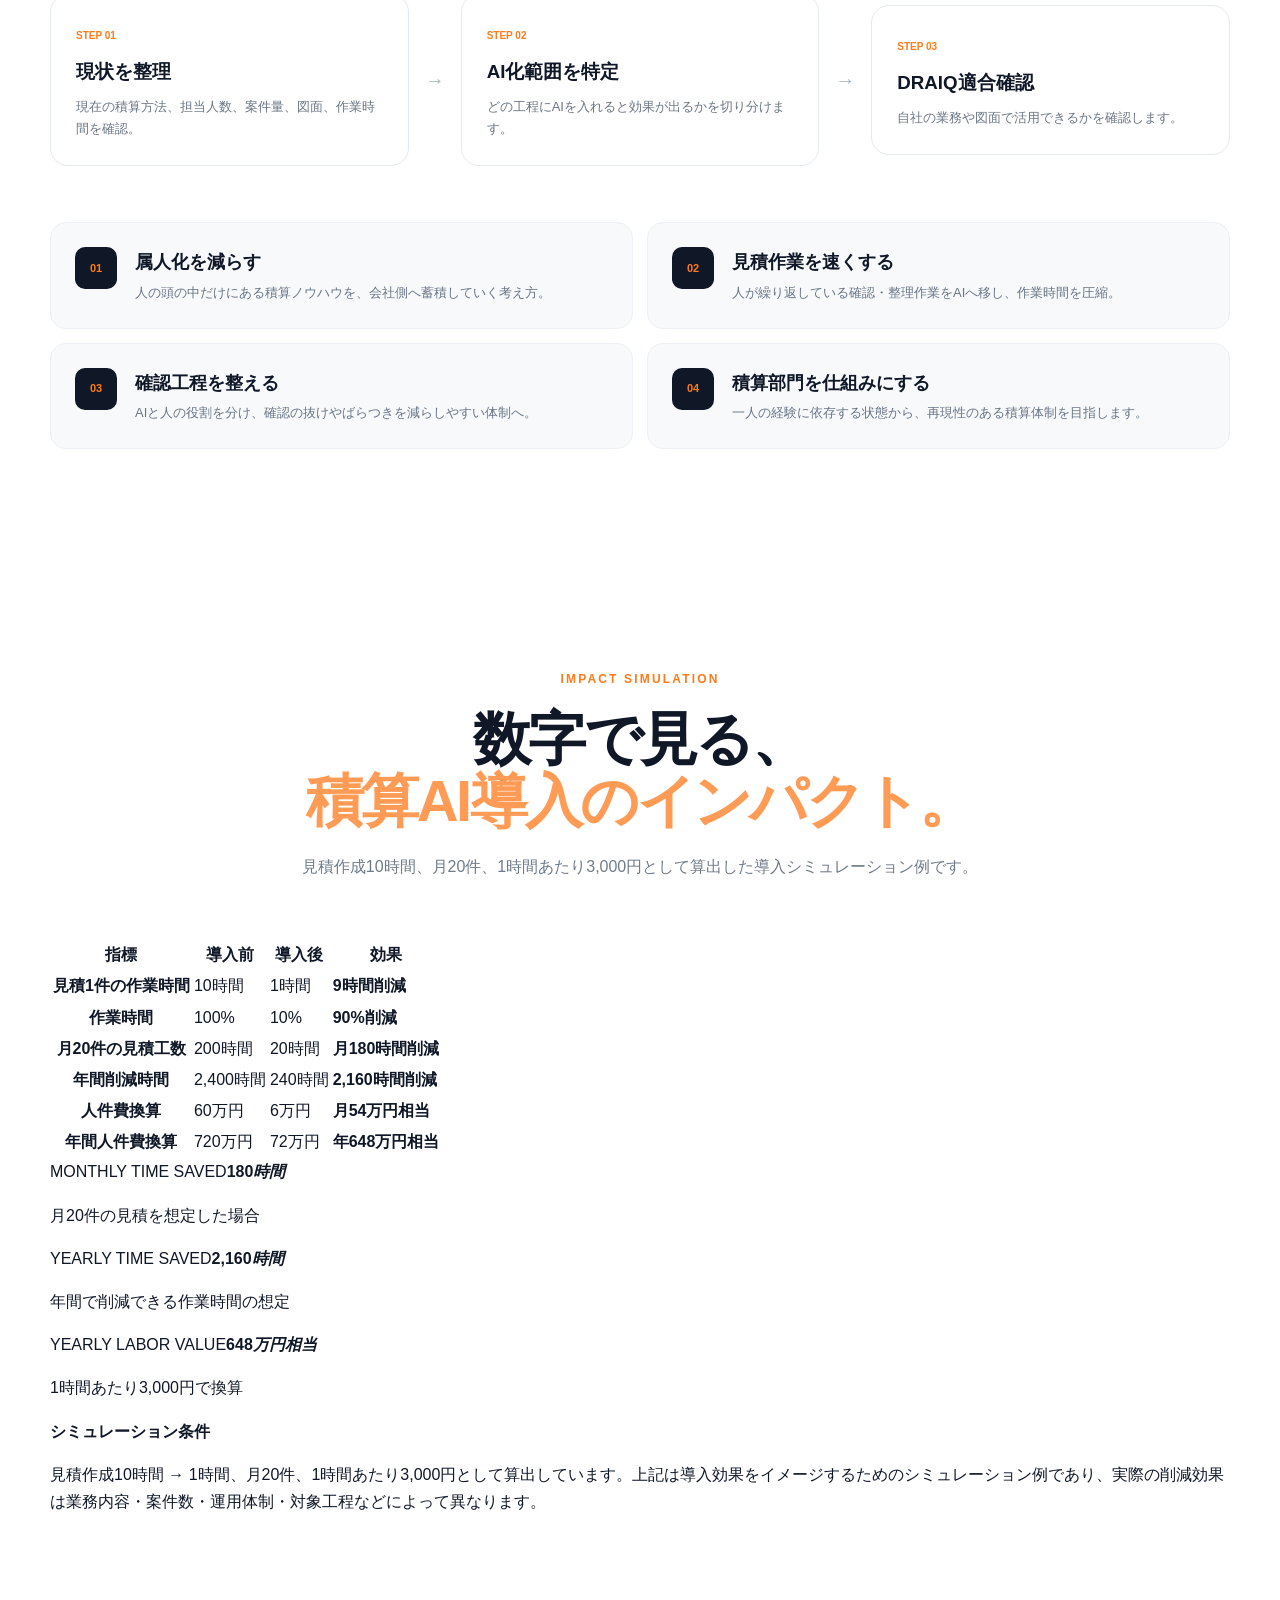
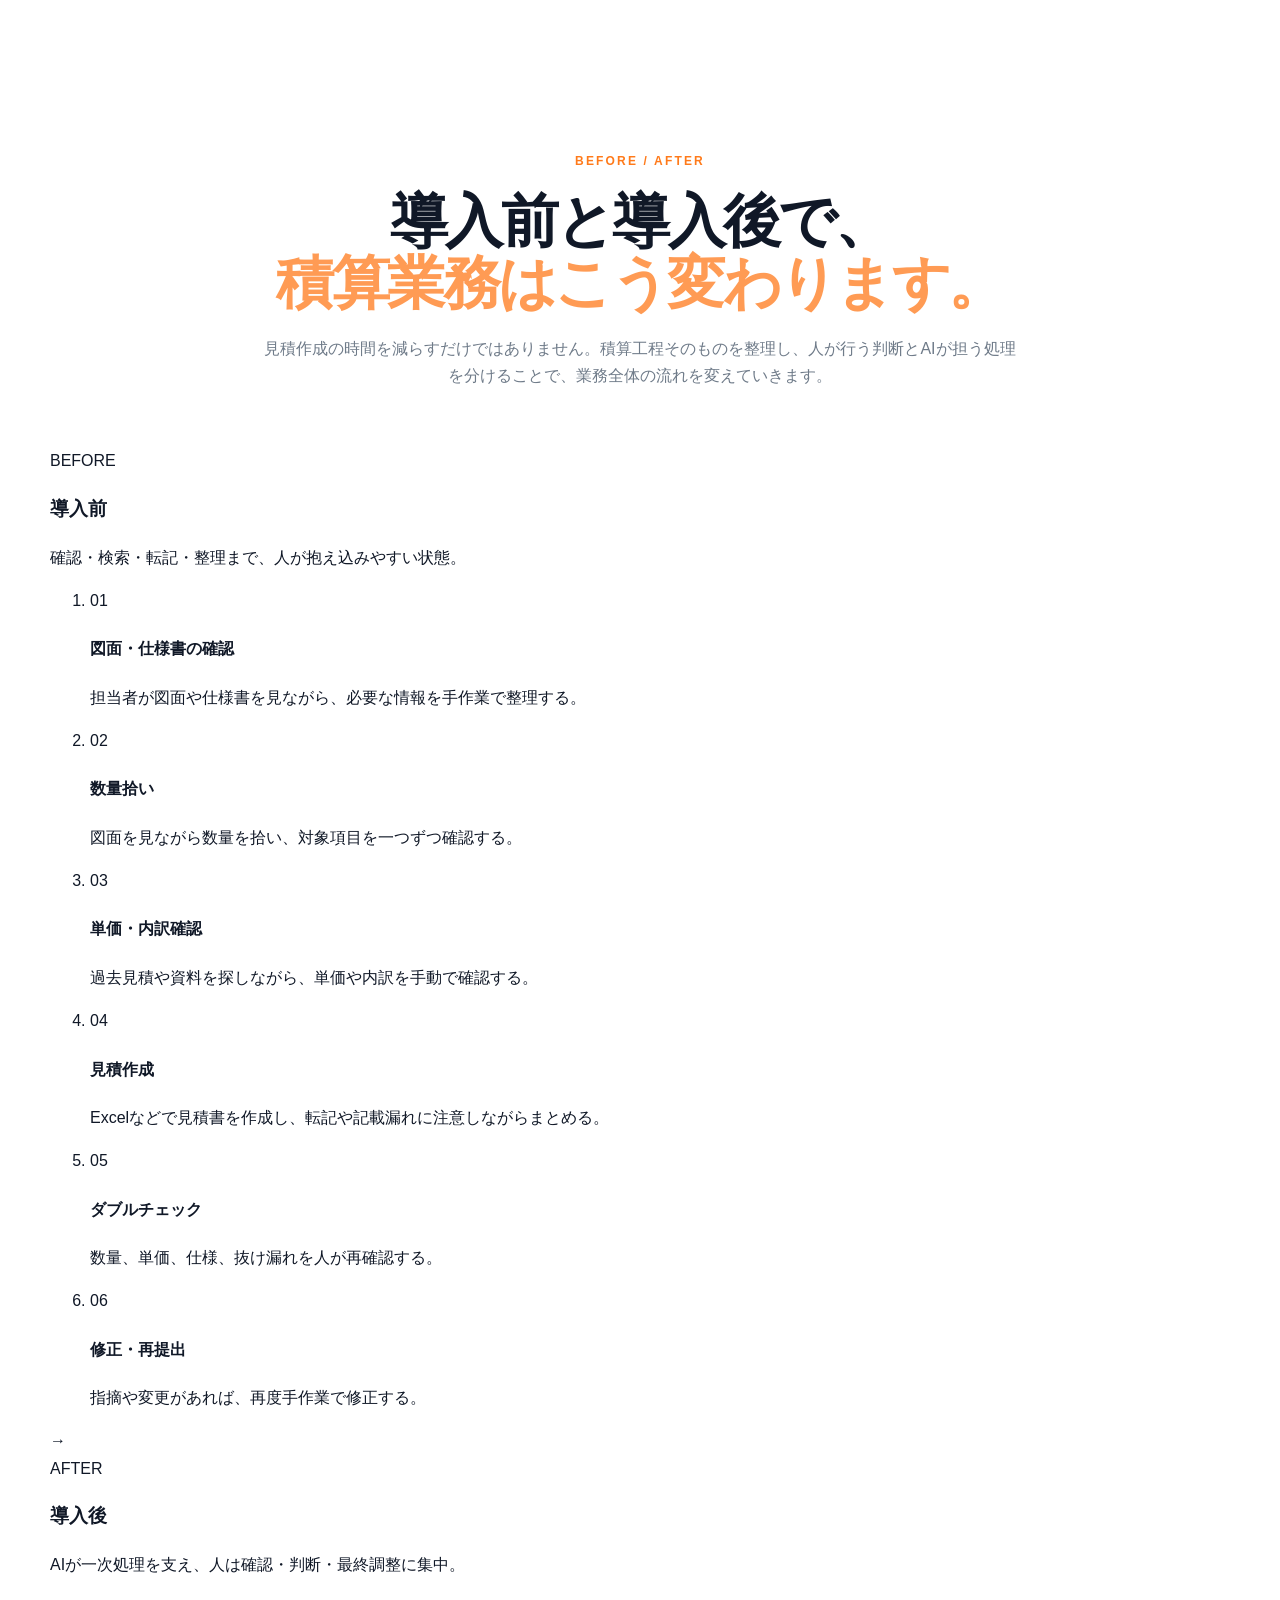
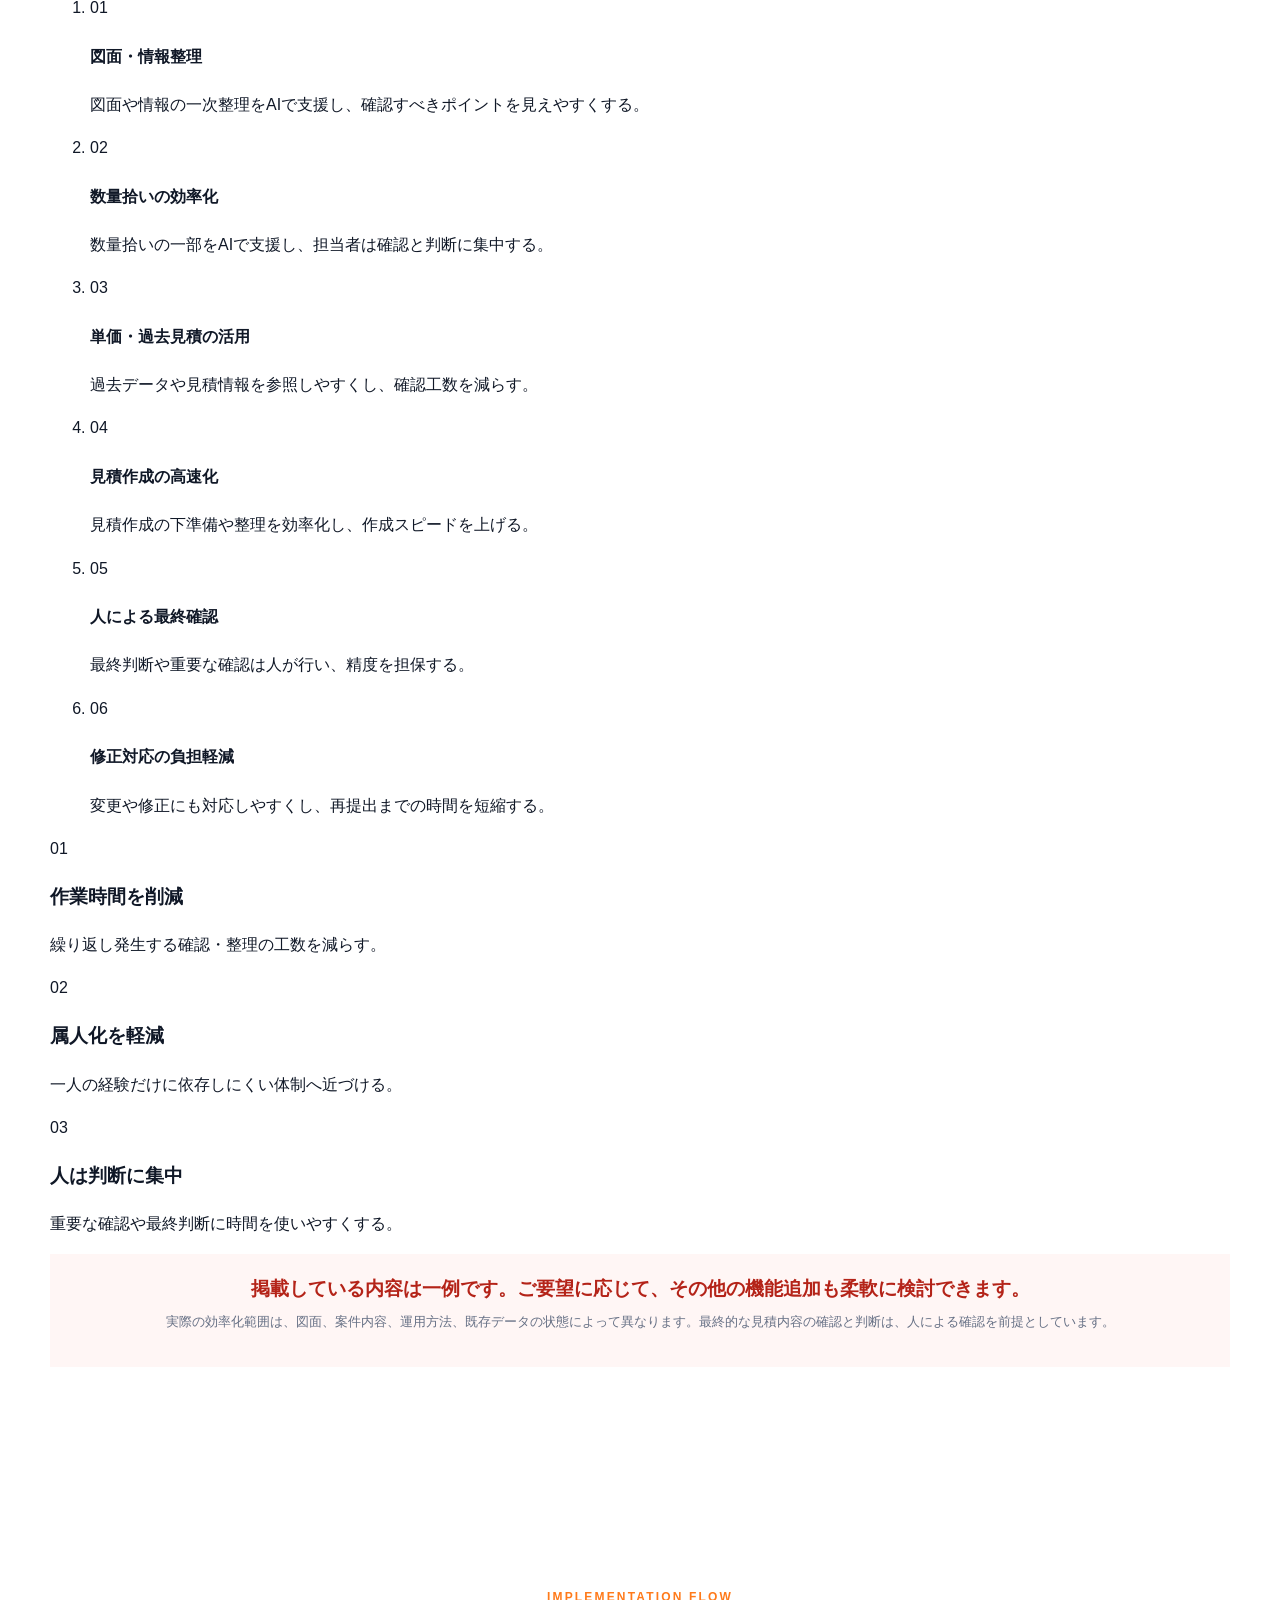
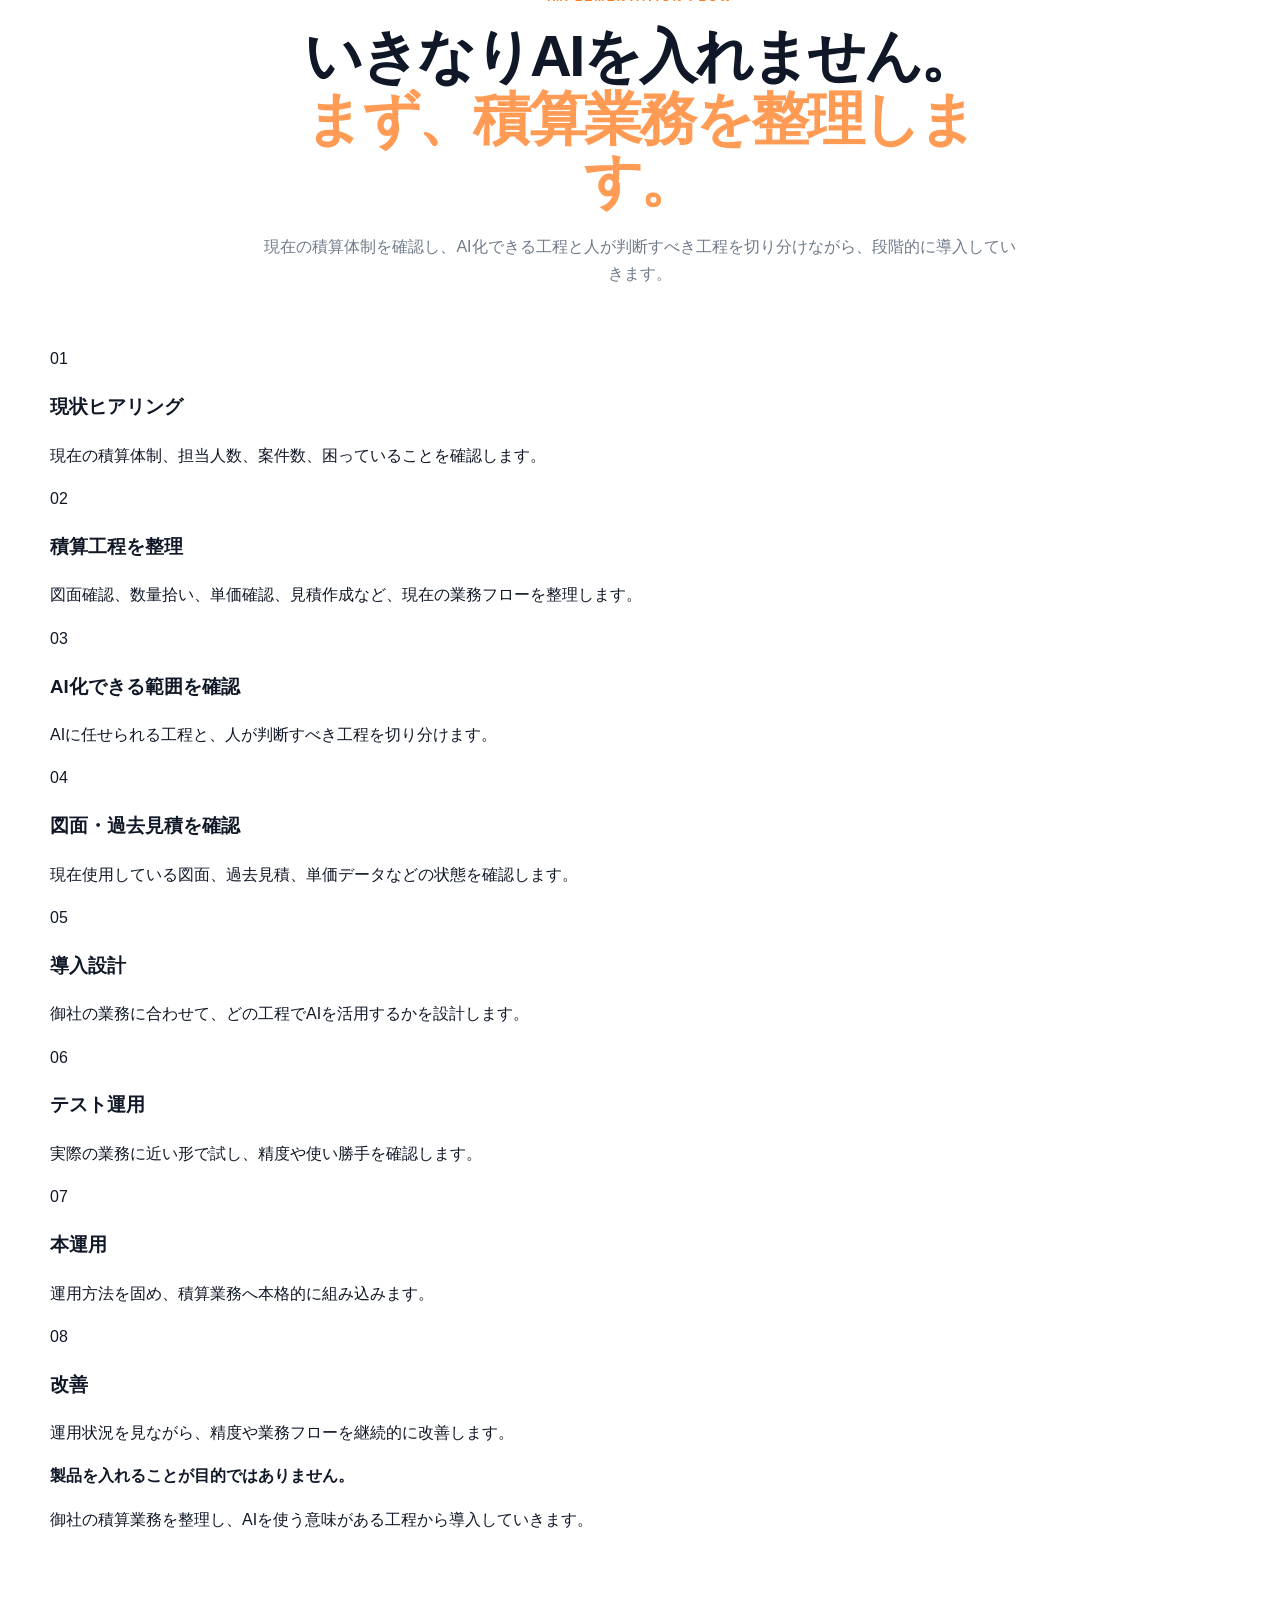
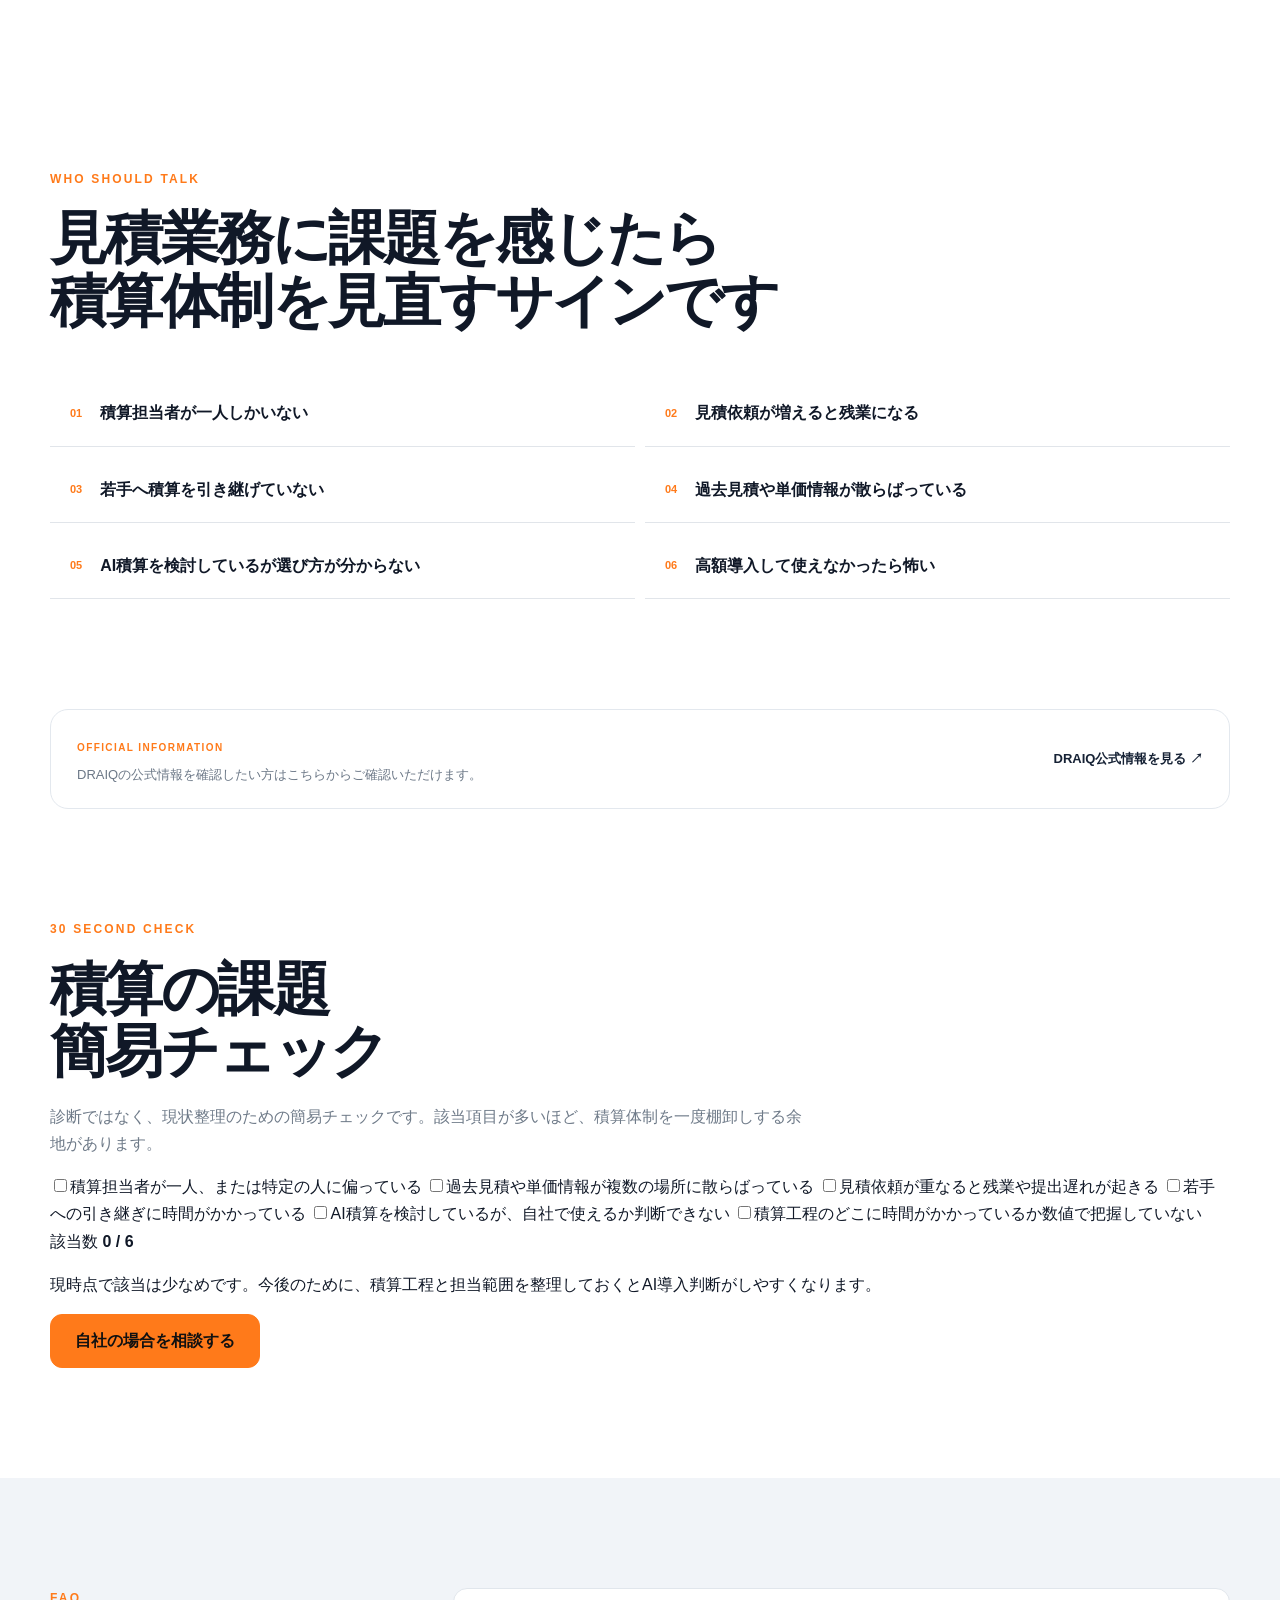
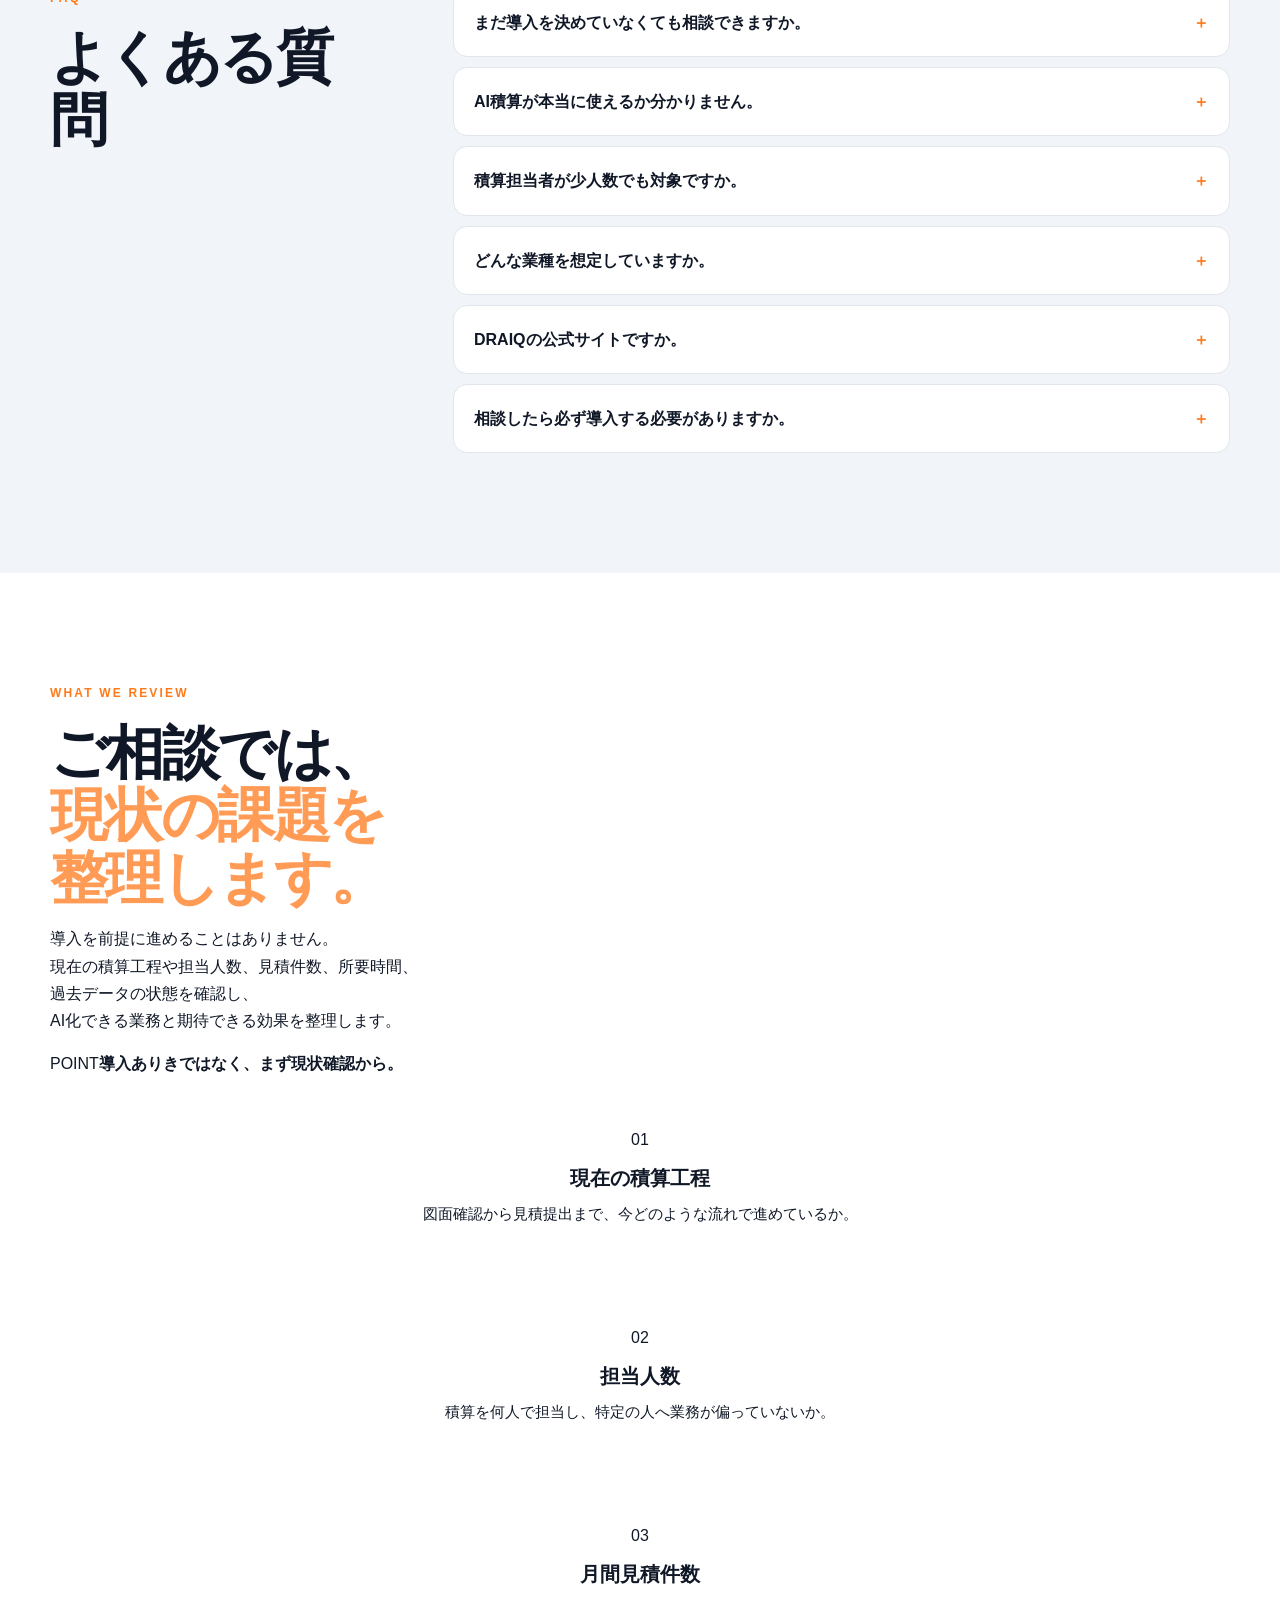
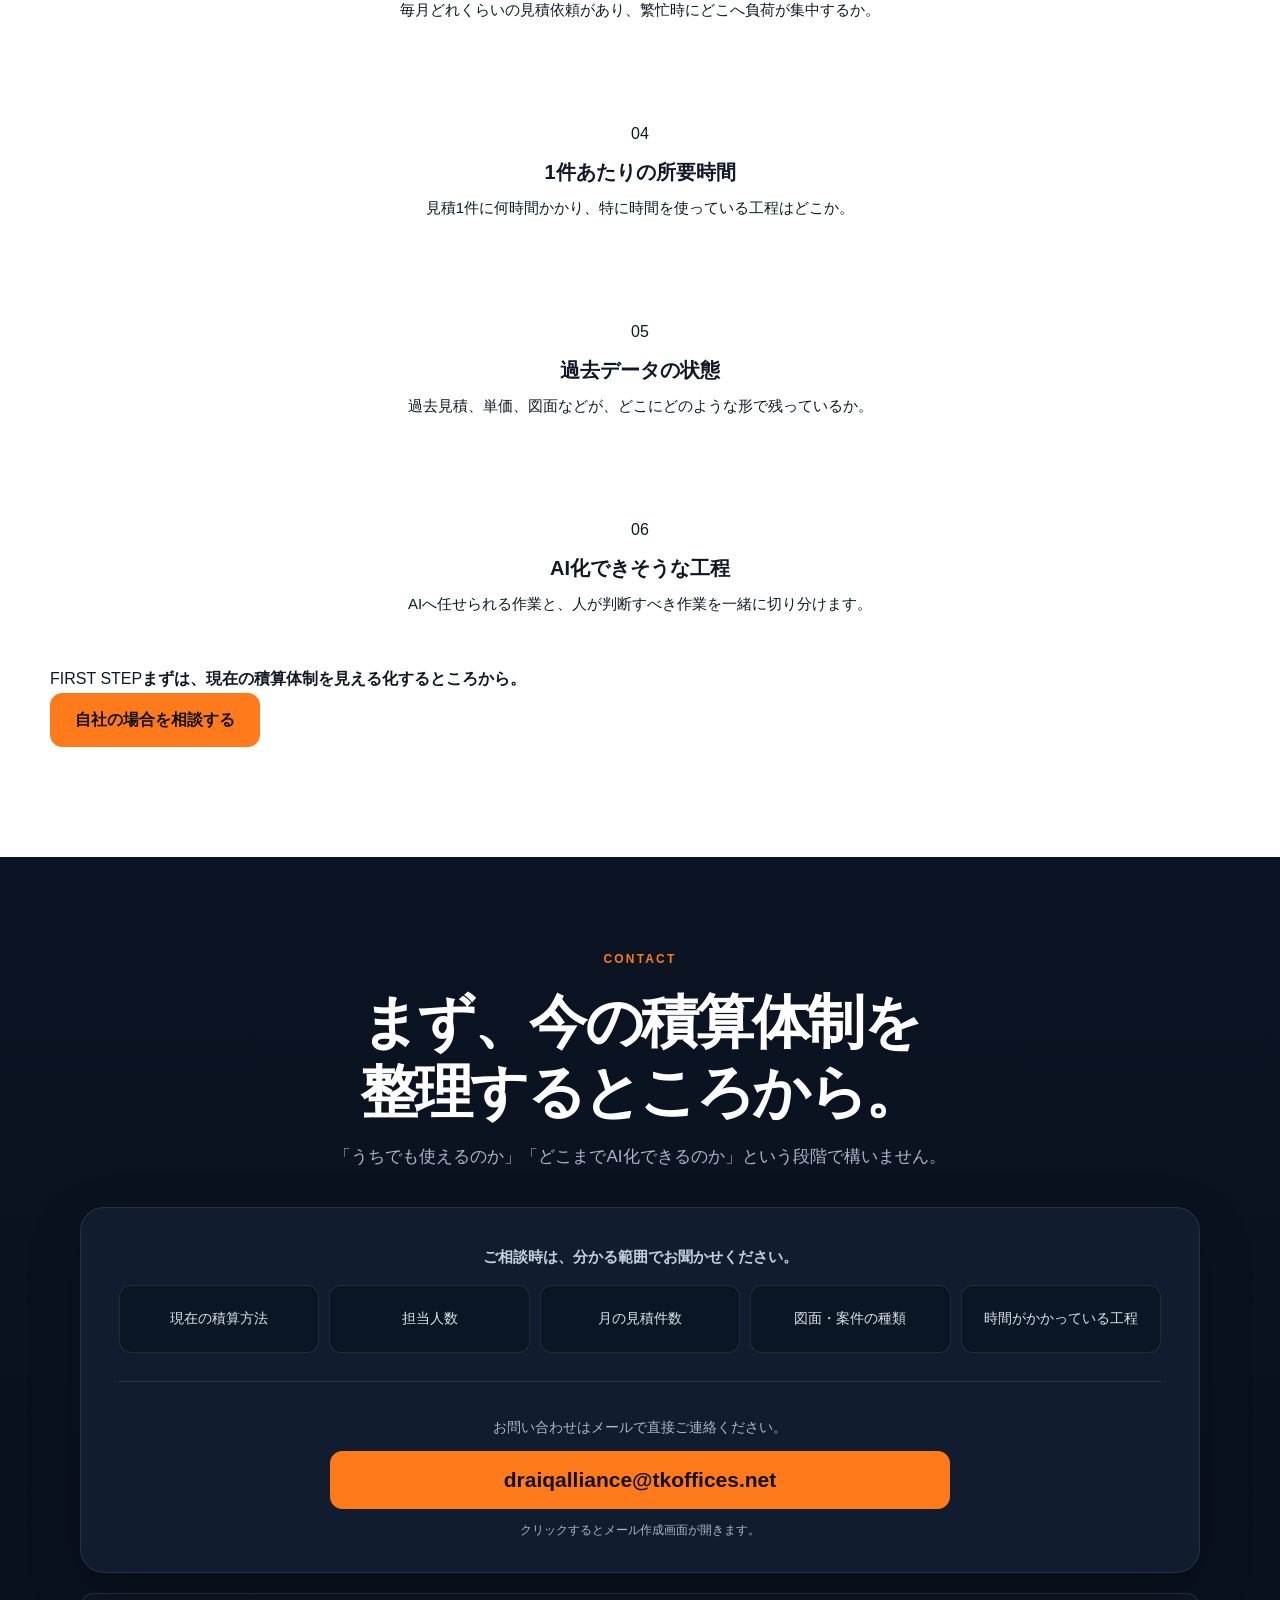
==== commit 89846bf8: "ナビゲーション名を「積算AI活用の流れ」に変更" ====
--- a/index.html
+++ b/index.html
@@ -39,7 +39,7 @@
       <nav class="desktop-nav" aria-label="メインナビゲーション">
         <a href="#risk">積算の課題</a>
         <a href="#ai">AI導入の注意点</a>
-        <a href="#solution">解決の考え方</a>
+        <a href="#solution">積算AI活用の流れ</a>
         <a href="#selfcheck">30秒チェック</a>
         <a href="#faq">FAQ</a>
         <a href="#contact" class="btn btn-small">無料相談</a>
@@ -48,7 +48,7 @@
     <nav class="mobile-nav" id="mobile-nav" aria-label="モバイルナビゲーション">
       <a href="#risk">積算の課題</a>
       <a href="#ai">AI導入の注意点</a>
-      <a href="#solution">解決の考え方</a>
+      <a href="#solution">積算AI活用の流れ</a>
       <a href="#selfcheck">30秒チェック</a>
       <a href="#faq">FAQ</a>
       <a href="#contact">無料相談</a>
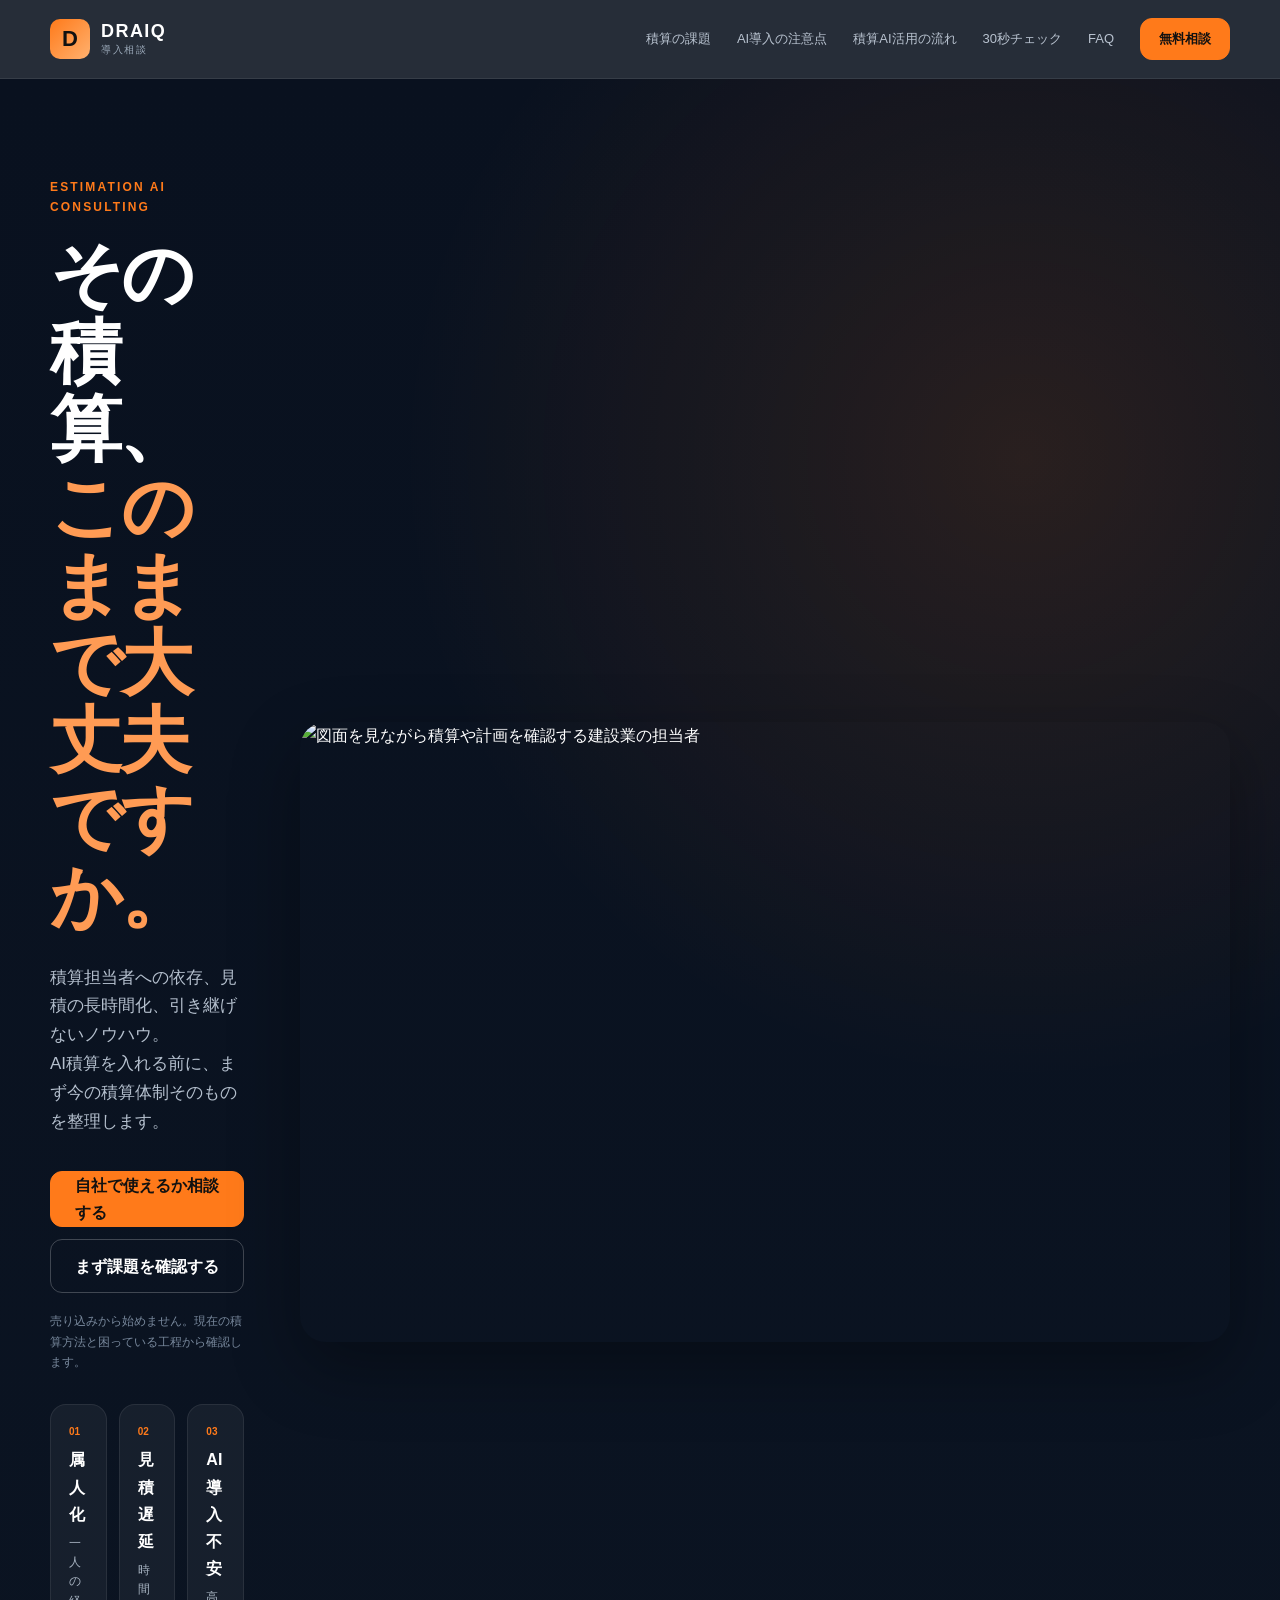
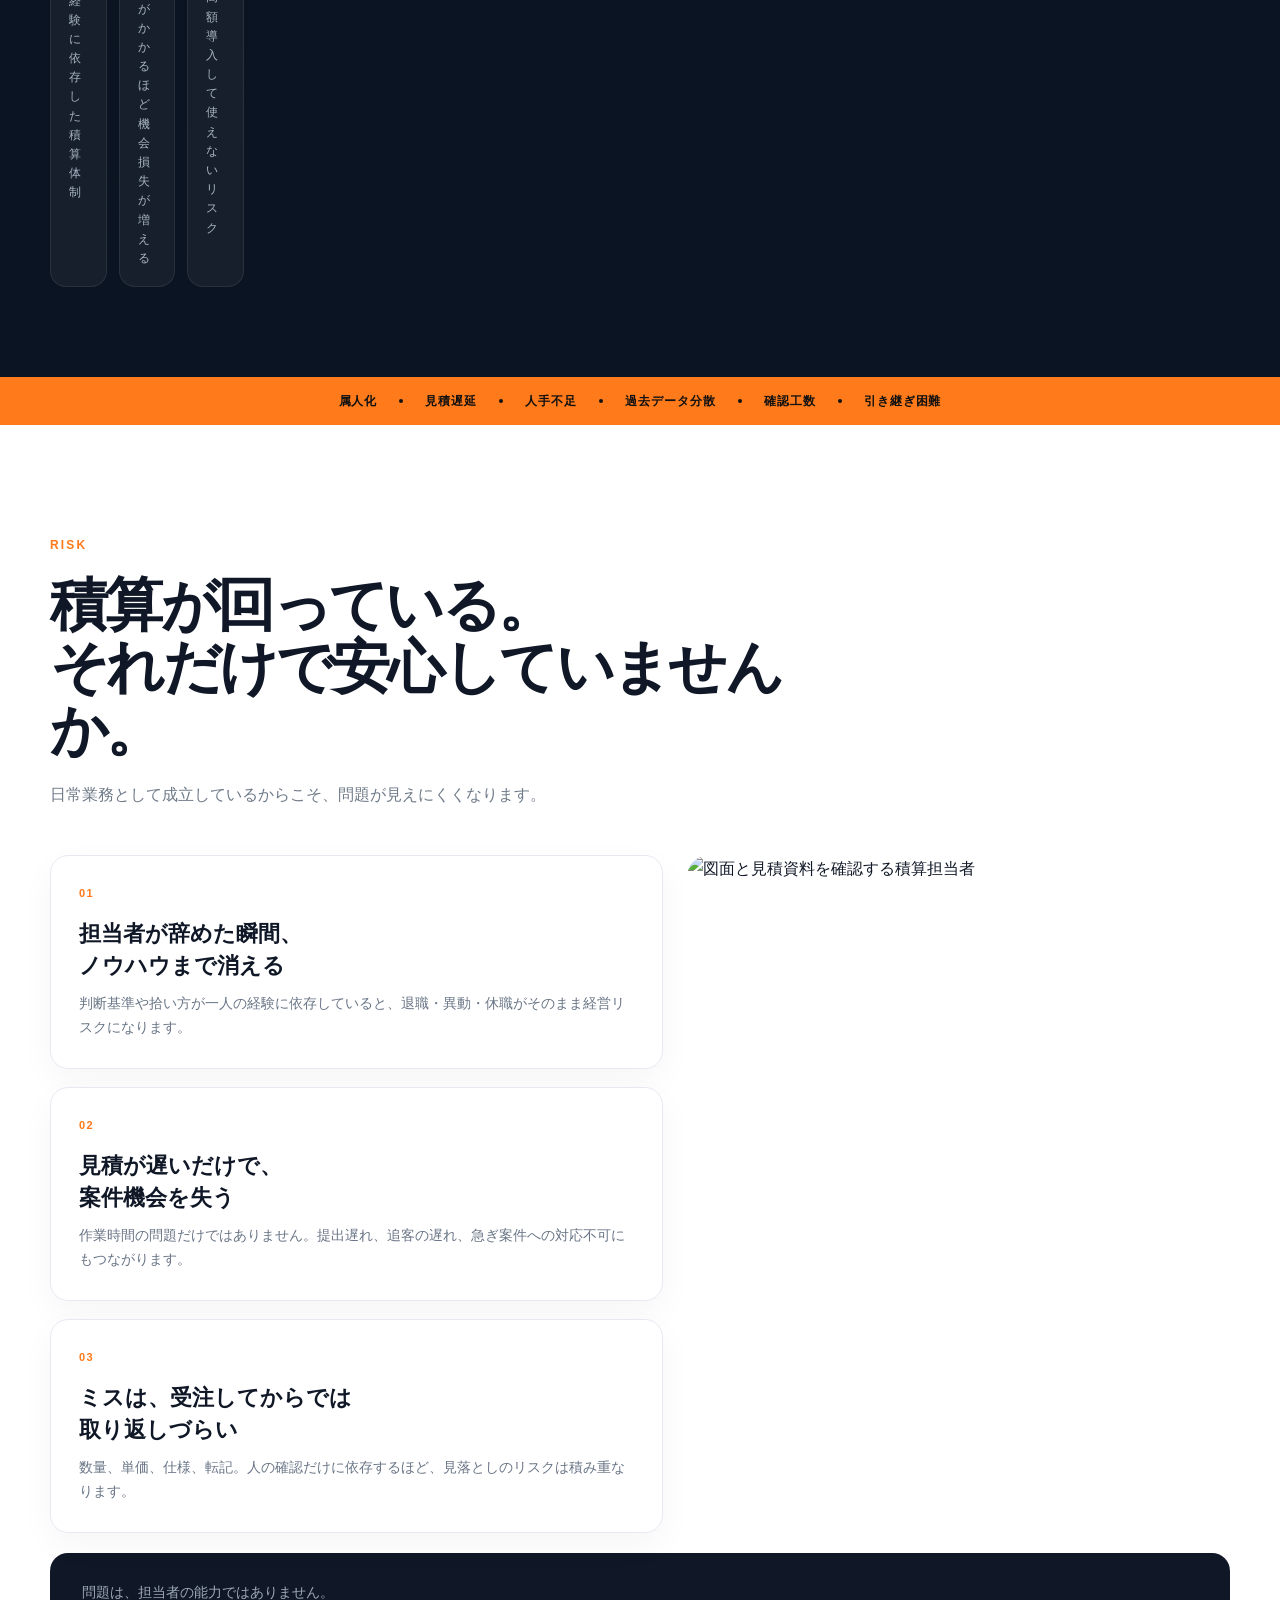
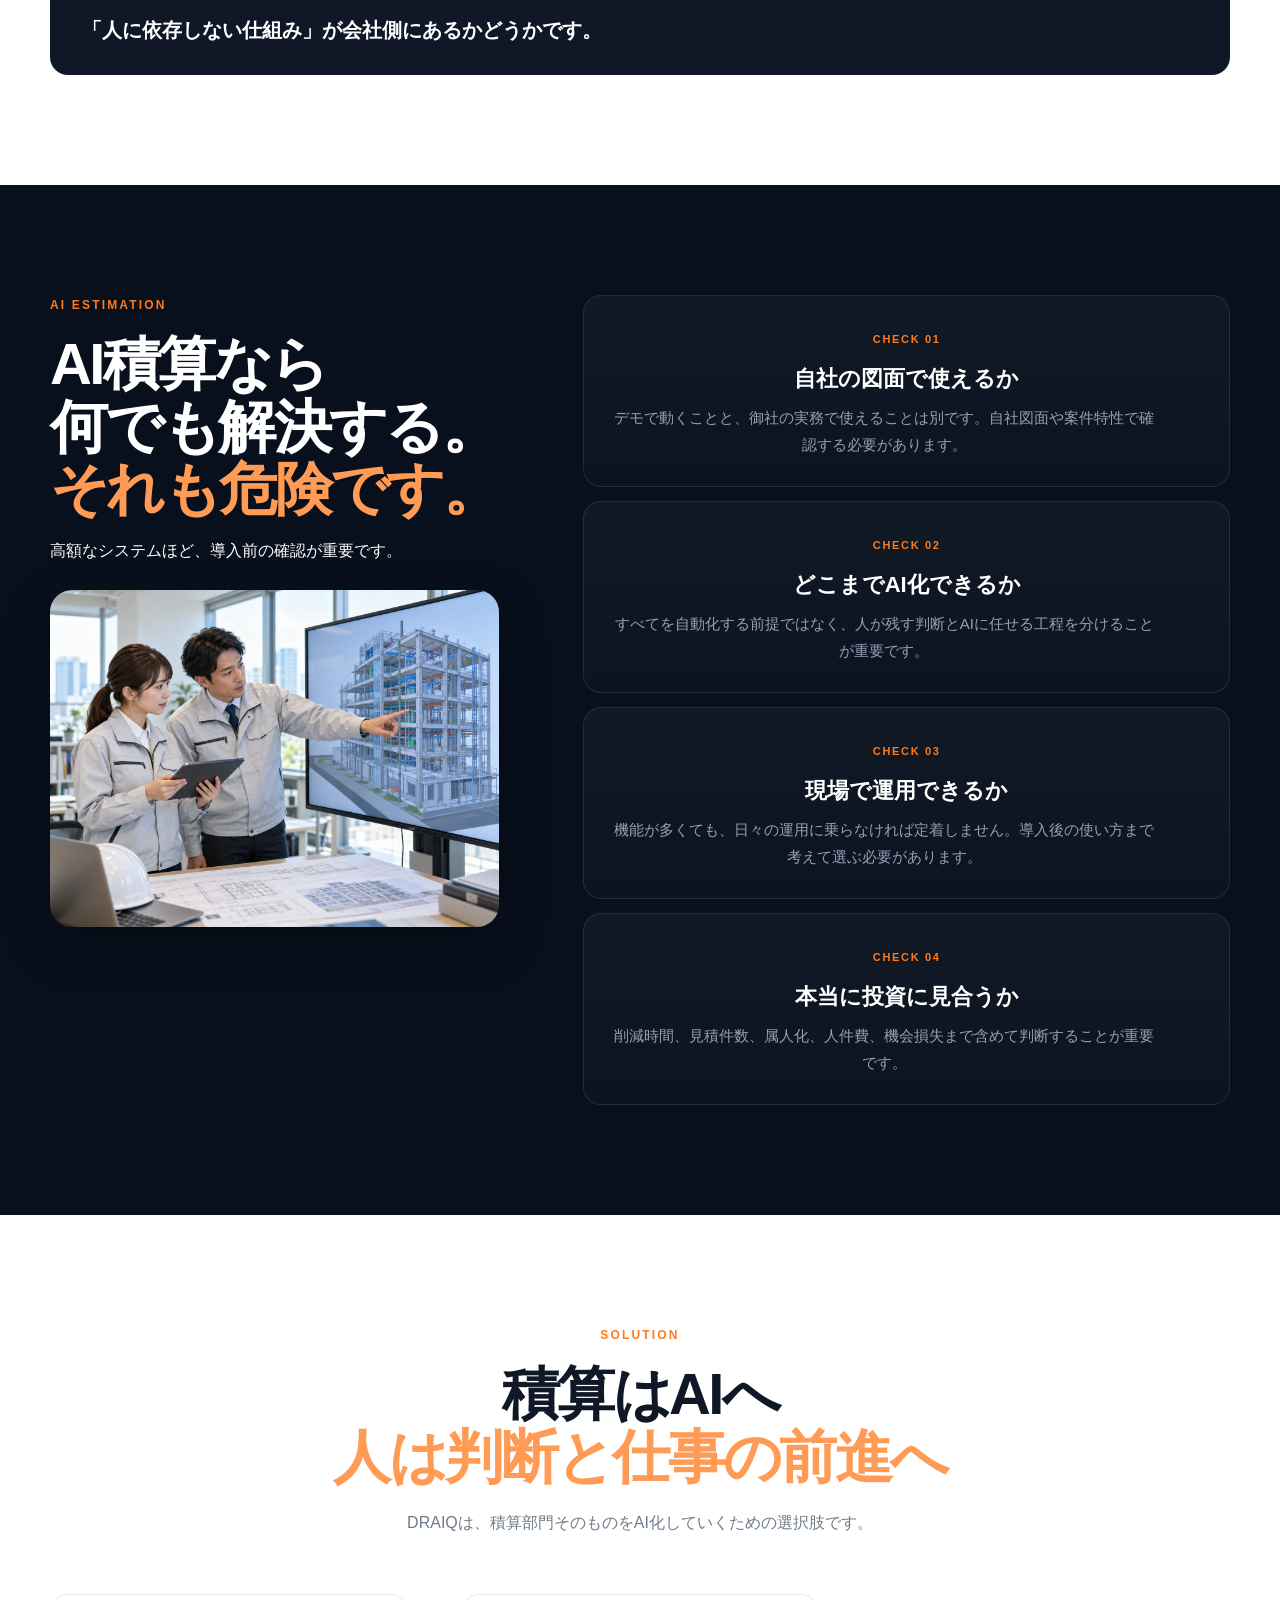
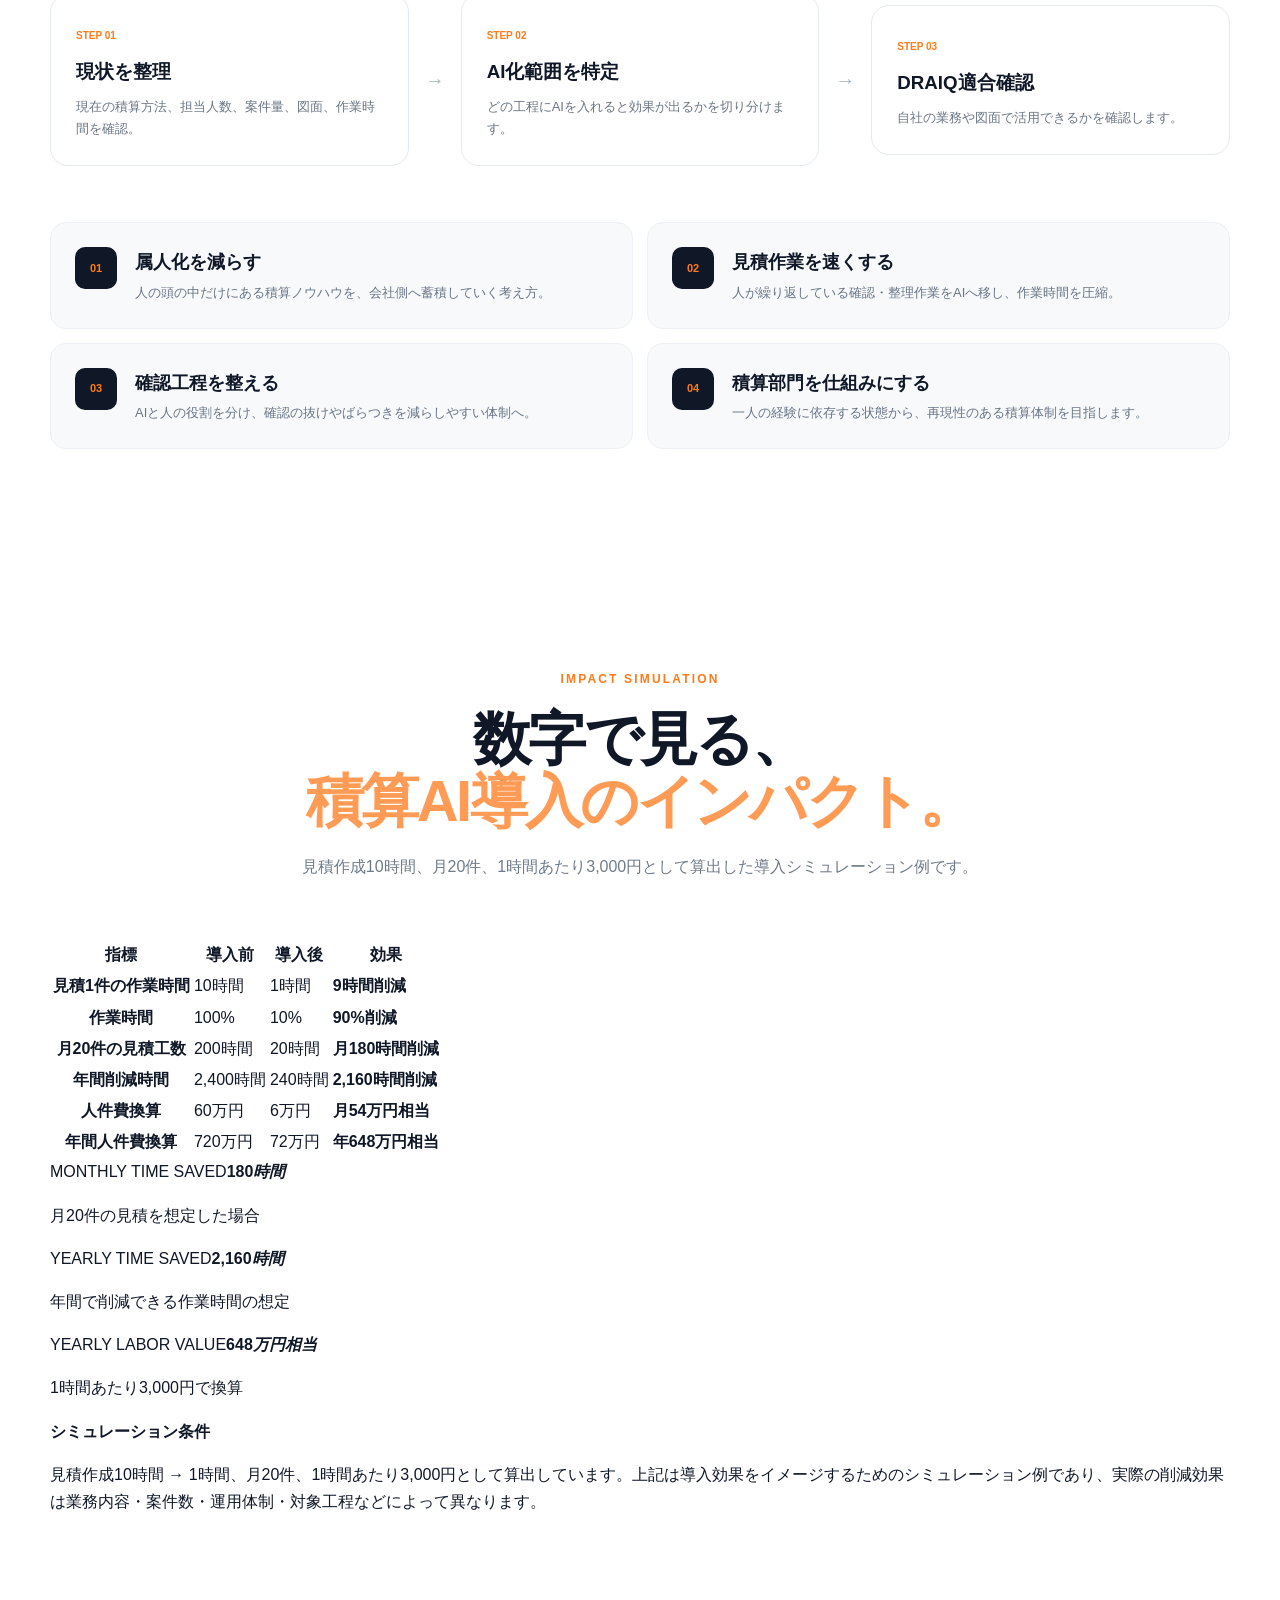
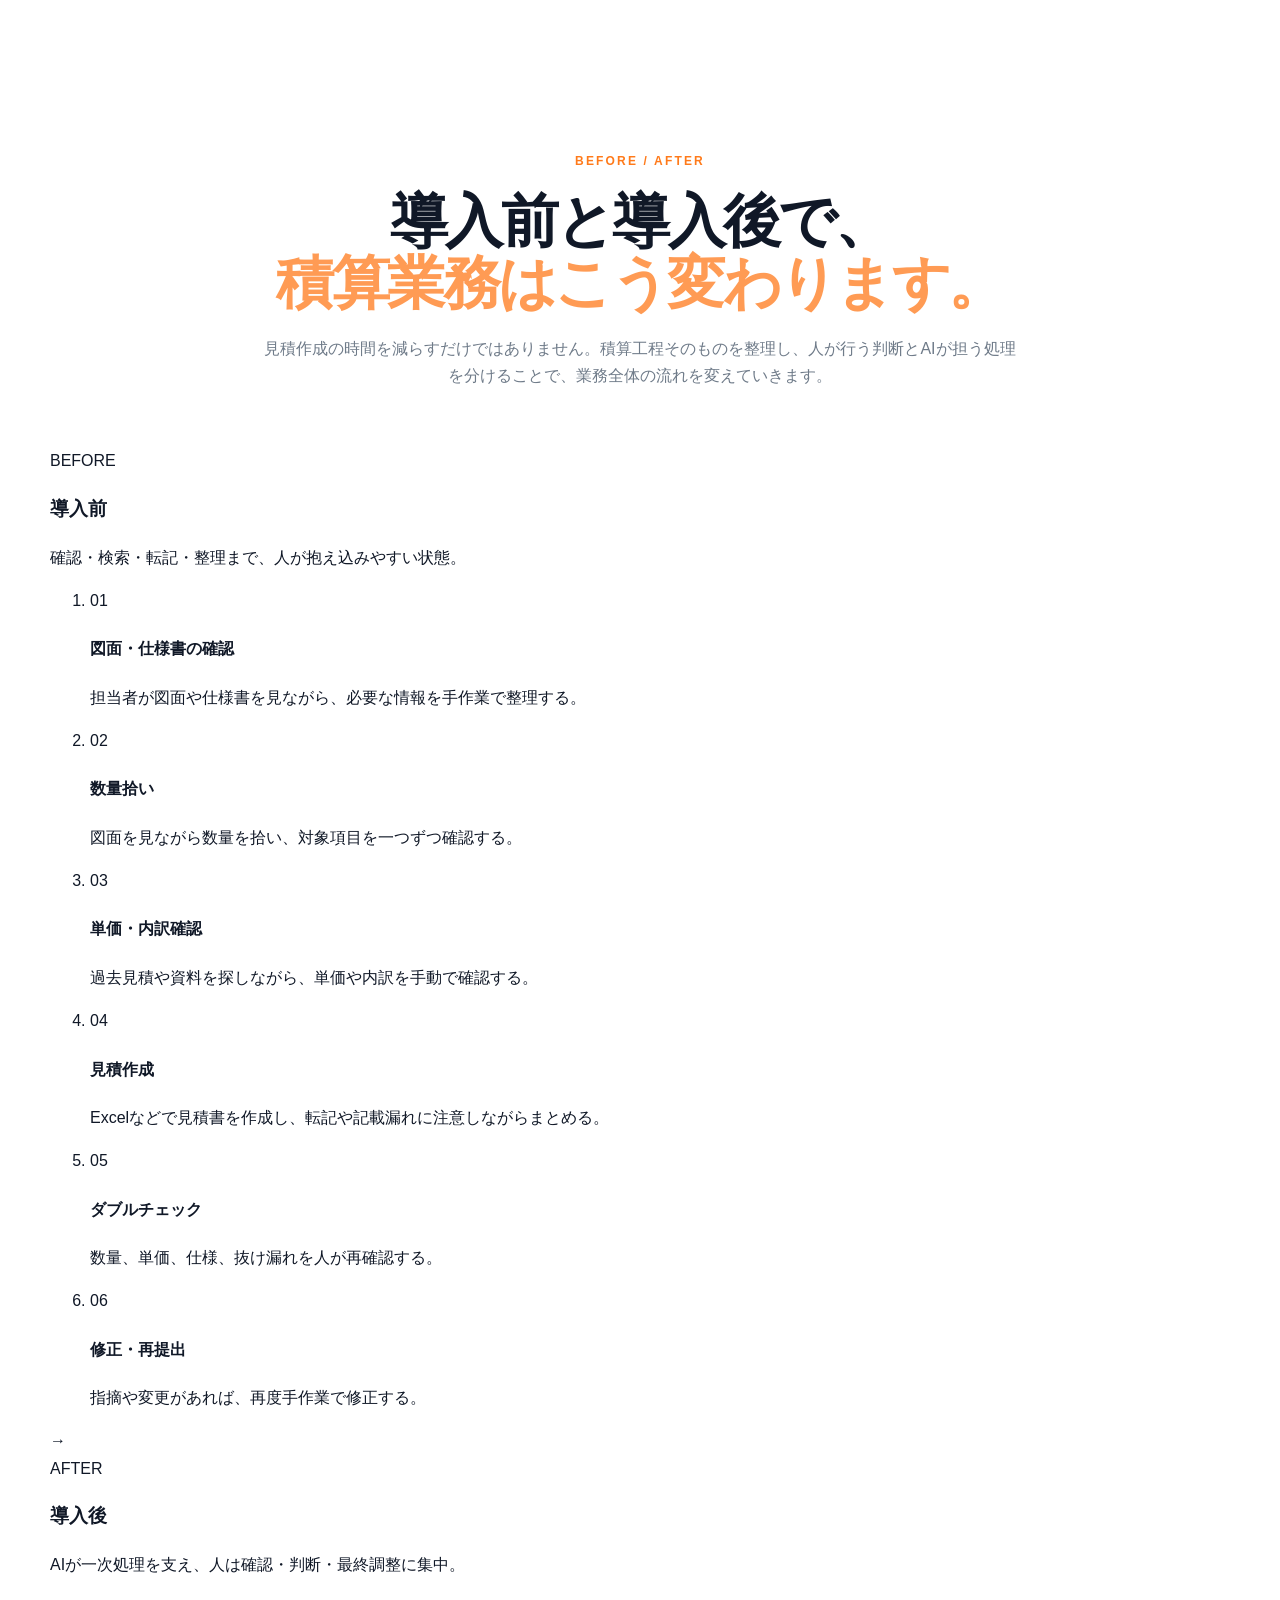
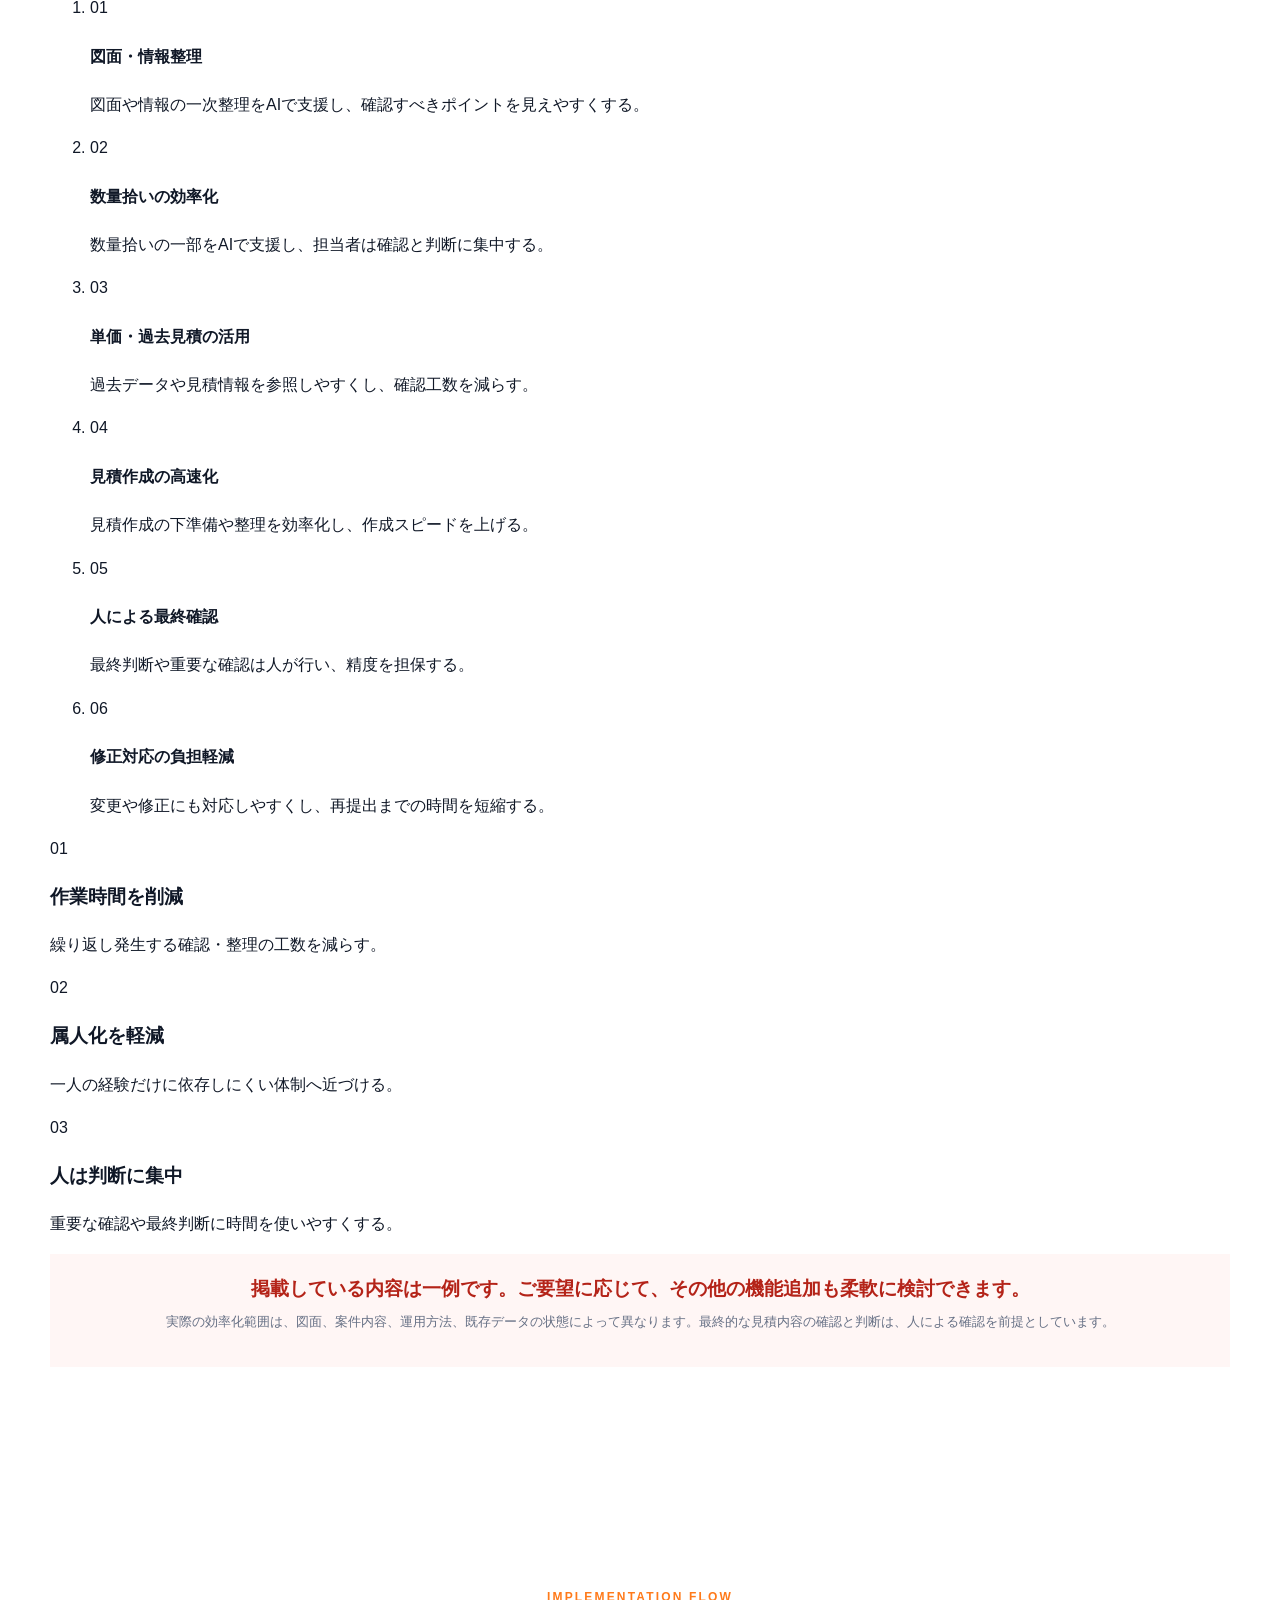
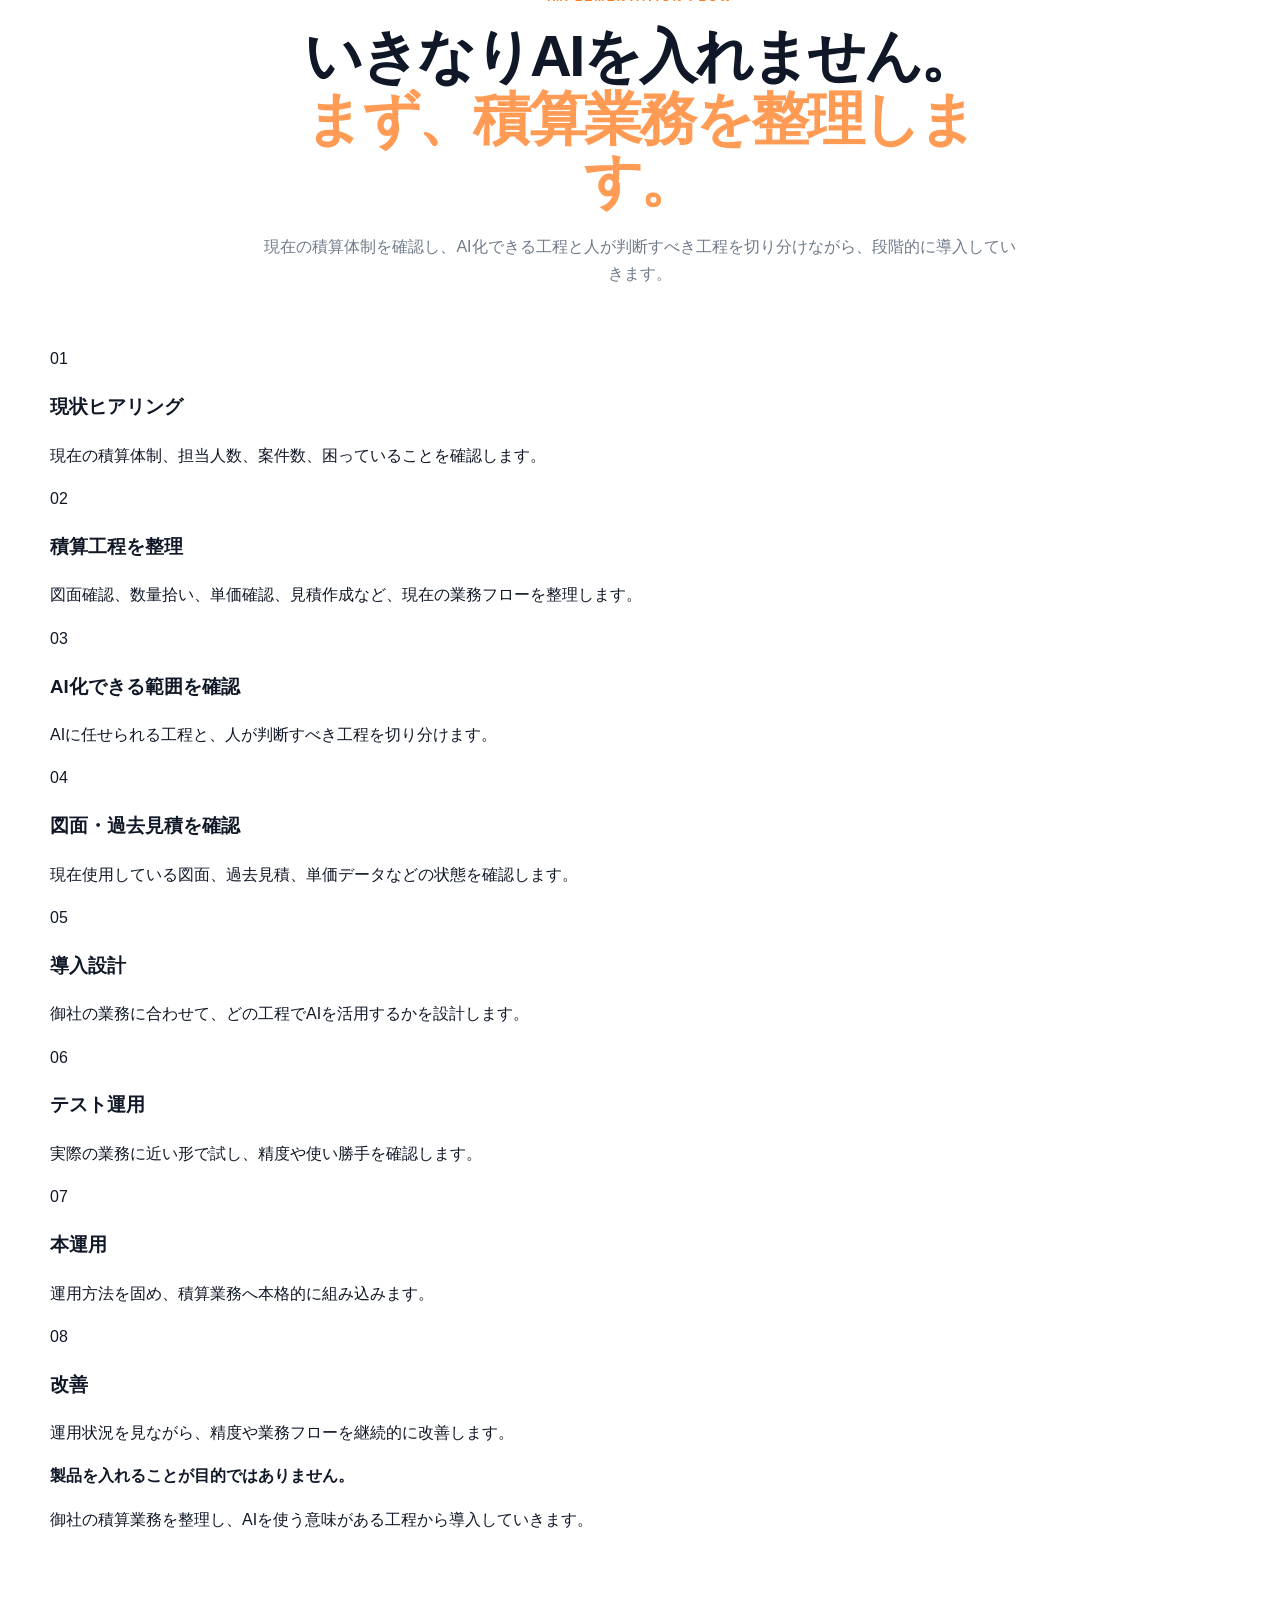
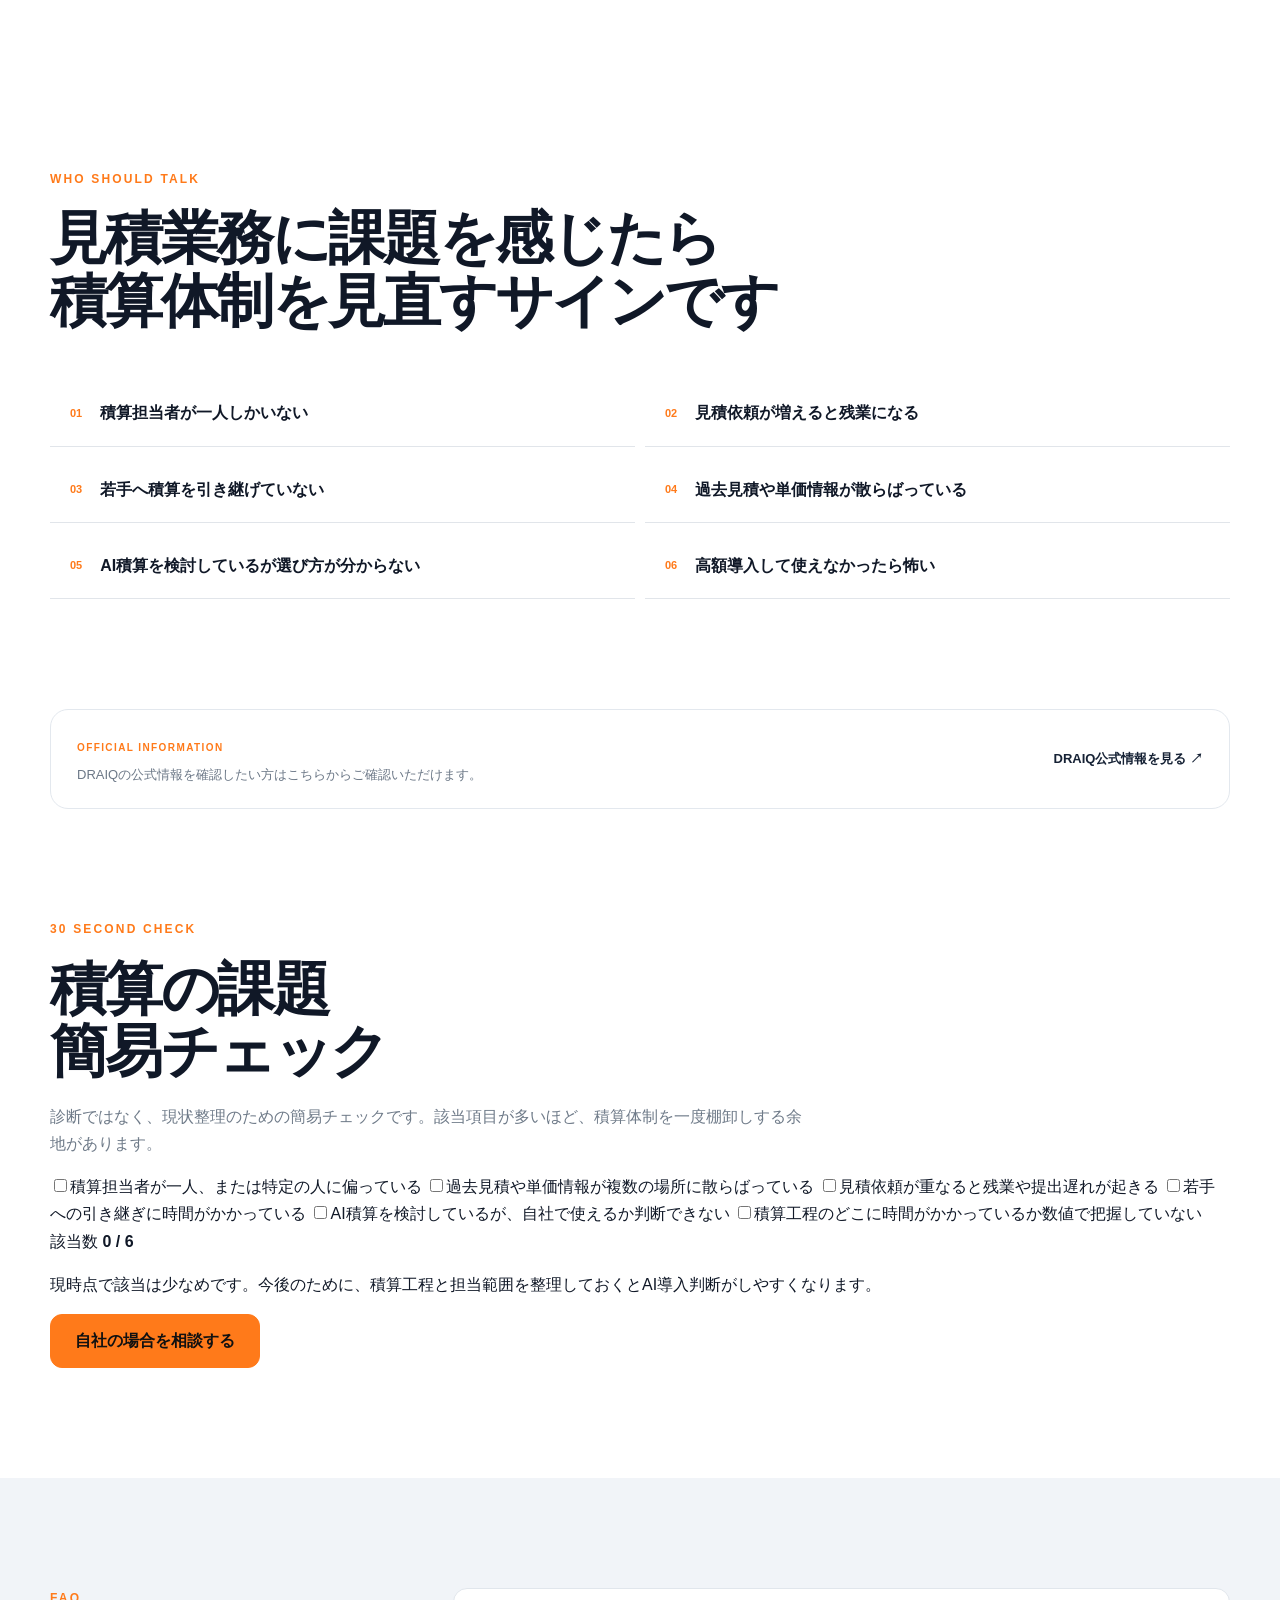
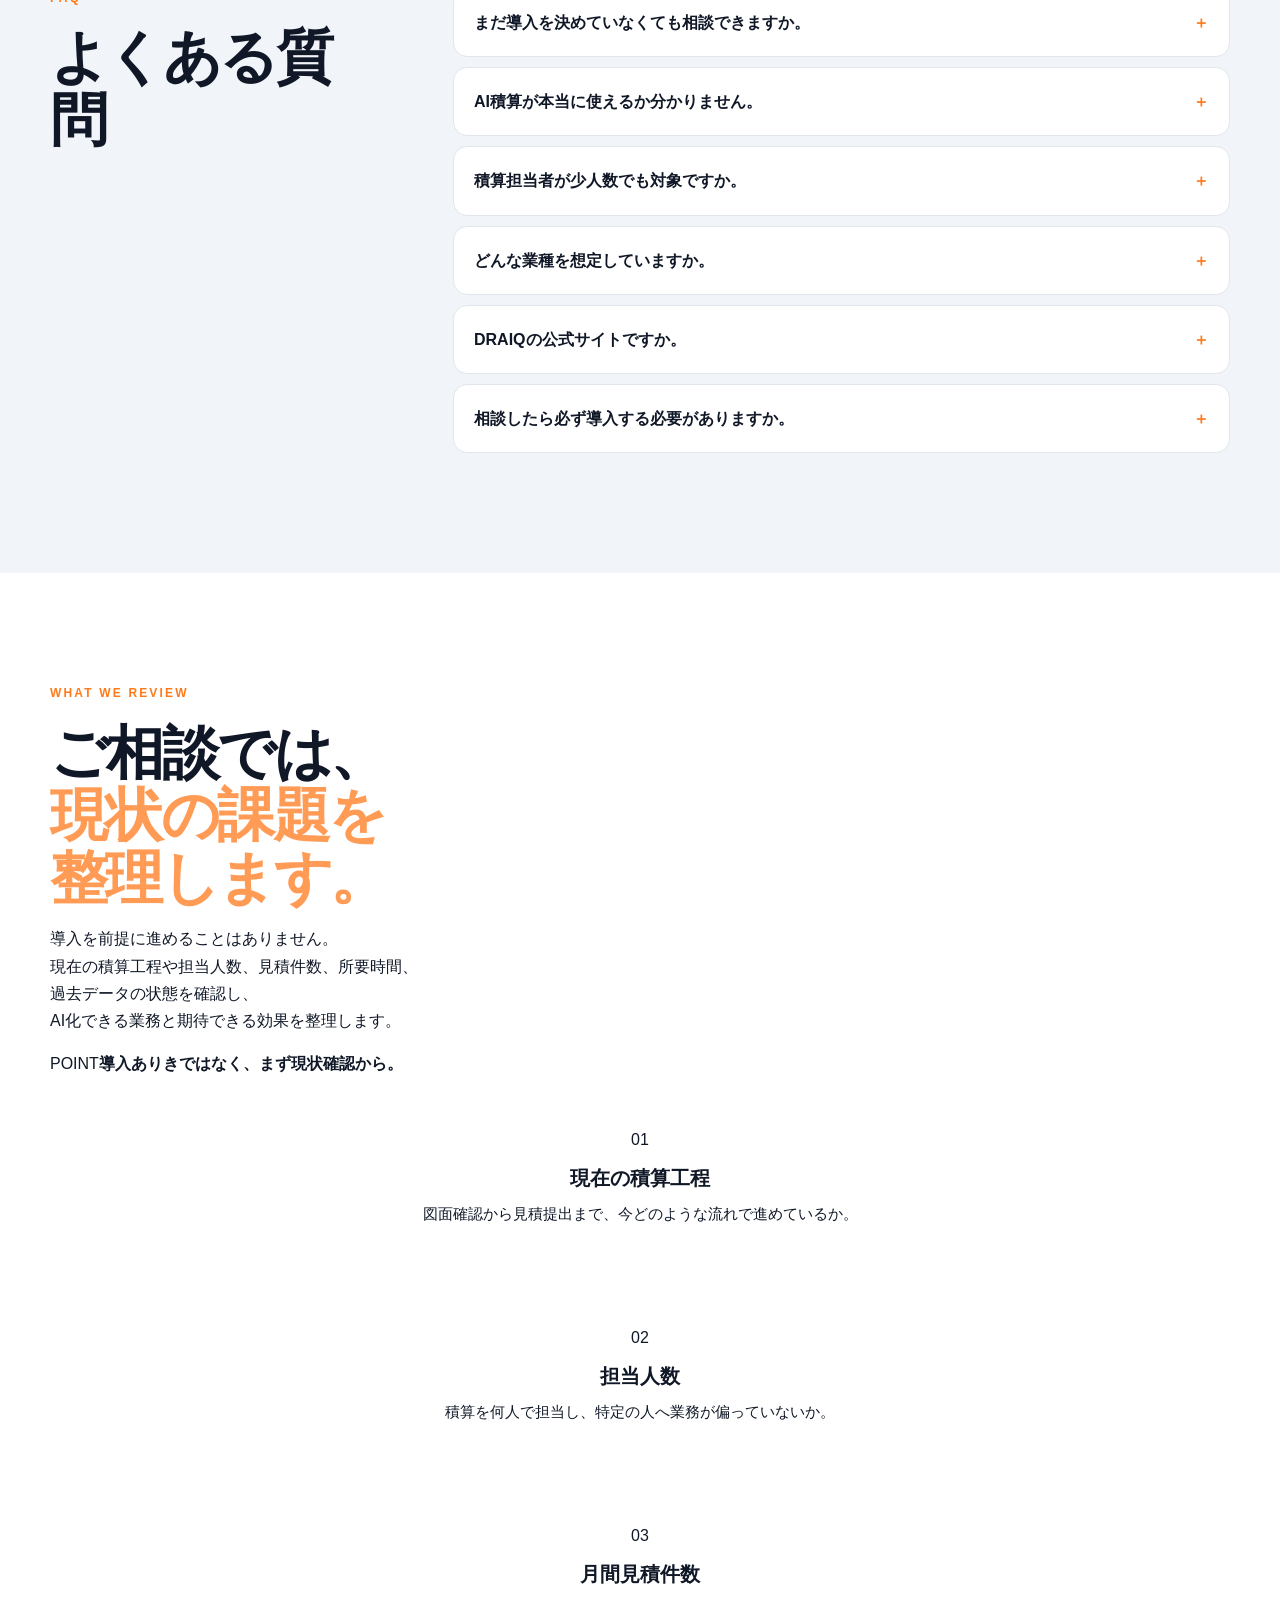
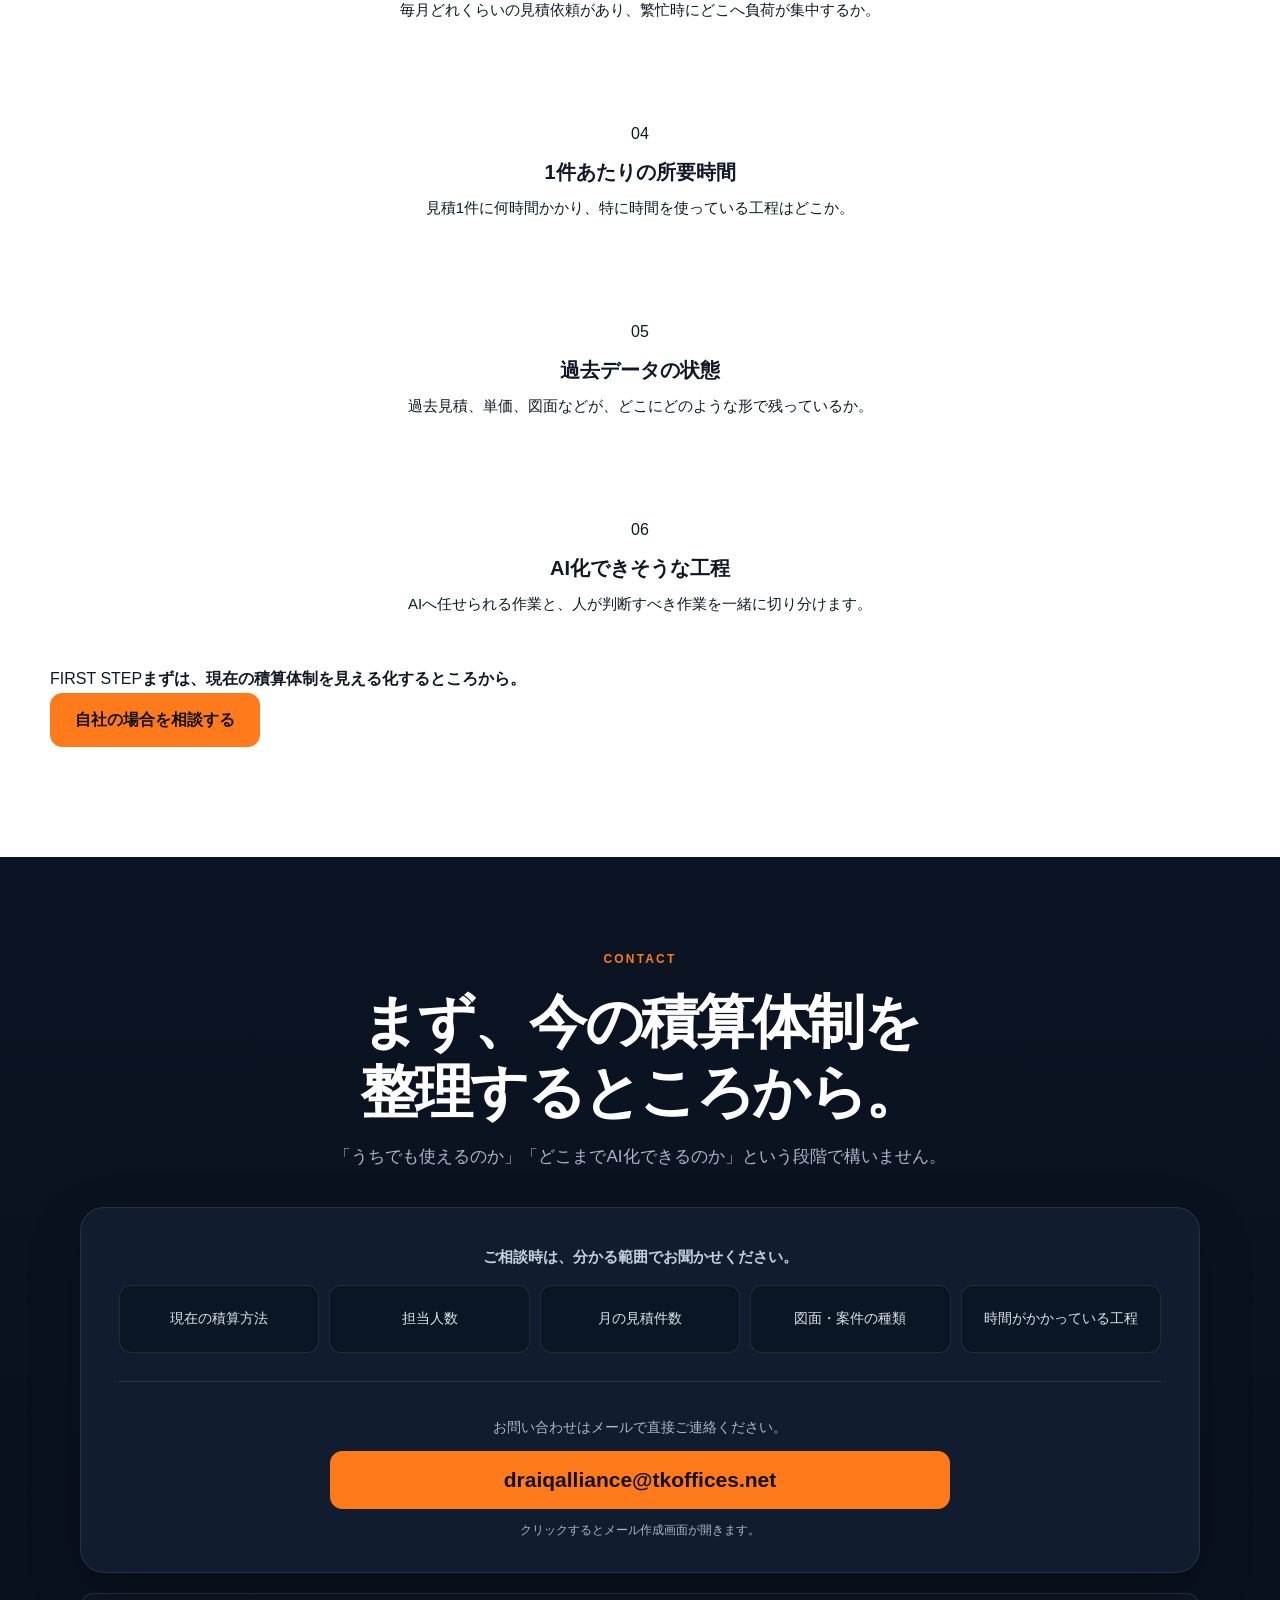
==== commit ae8f38bb: "Update solution headline" ====
--- a/index.html
+++ b/index.html
@@ -199,7 +199,7 @@
       <div class="container">
         <div class="section-heading center">
           <p class="eyebrow">SOLUTION</p>
-          <h2>積算はAIへ。<br><span>人は、判断と仕事の前進へ。</span></h2>
+          <h2>積算はAIへ<br><span>人は判断と仕事の前進へ</span></h2>
           <p>DRAIQは、積算部門そのものをAI化していくための選択肢です。</p>
         </div>
 
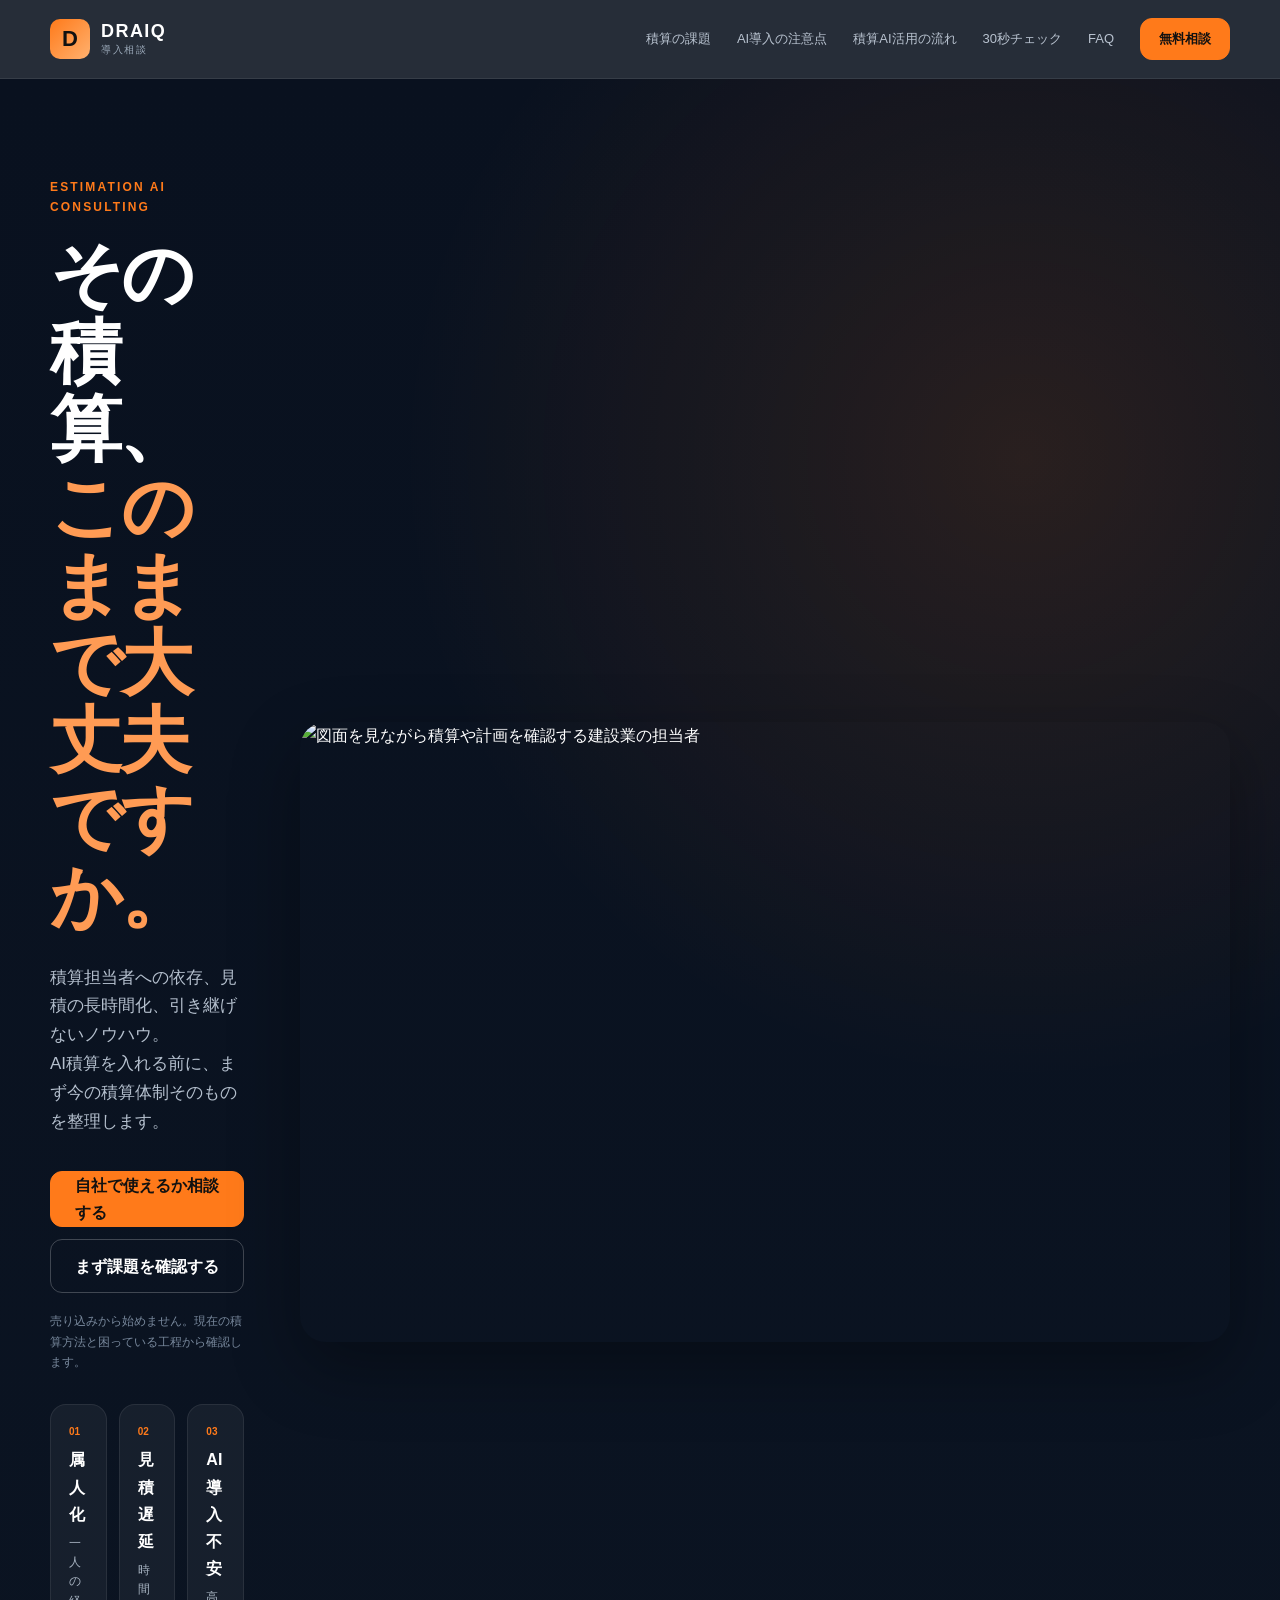
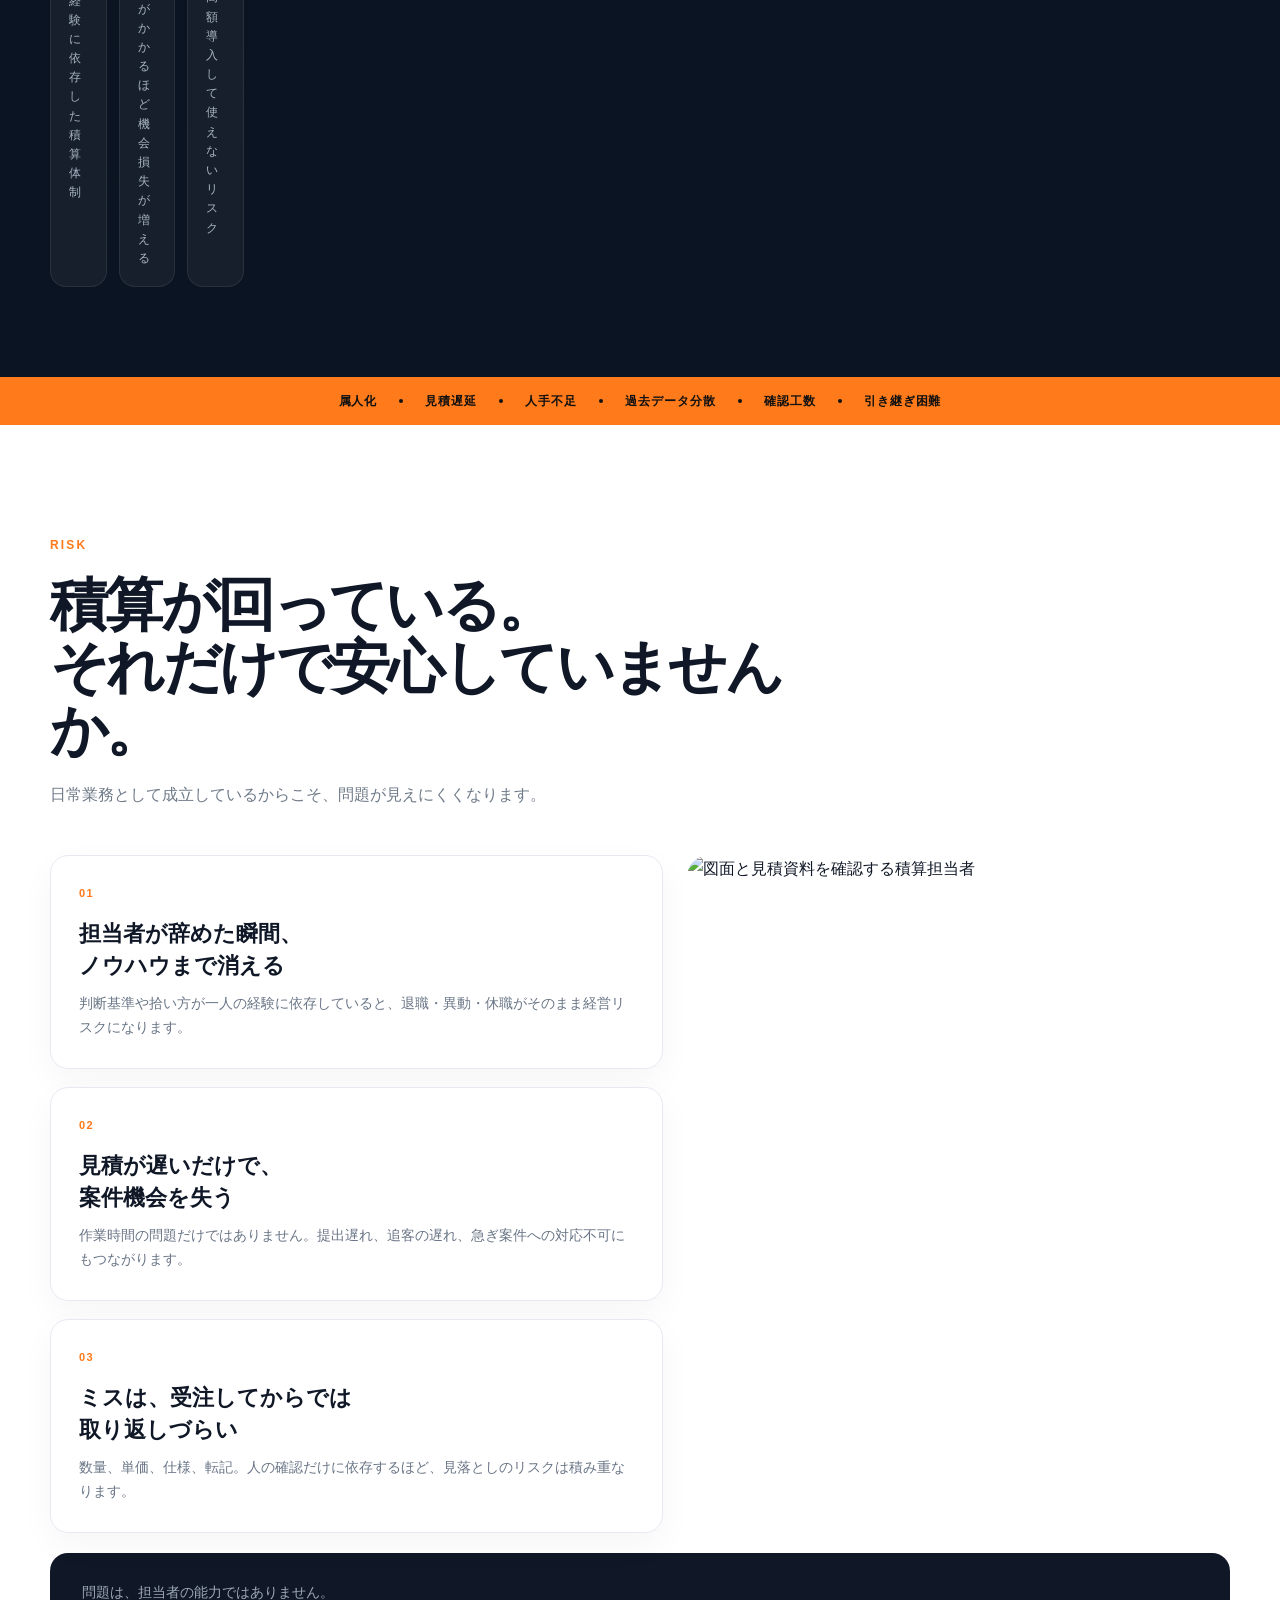
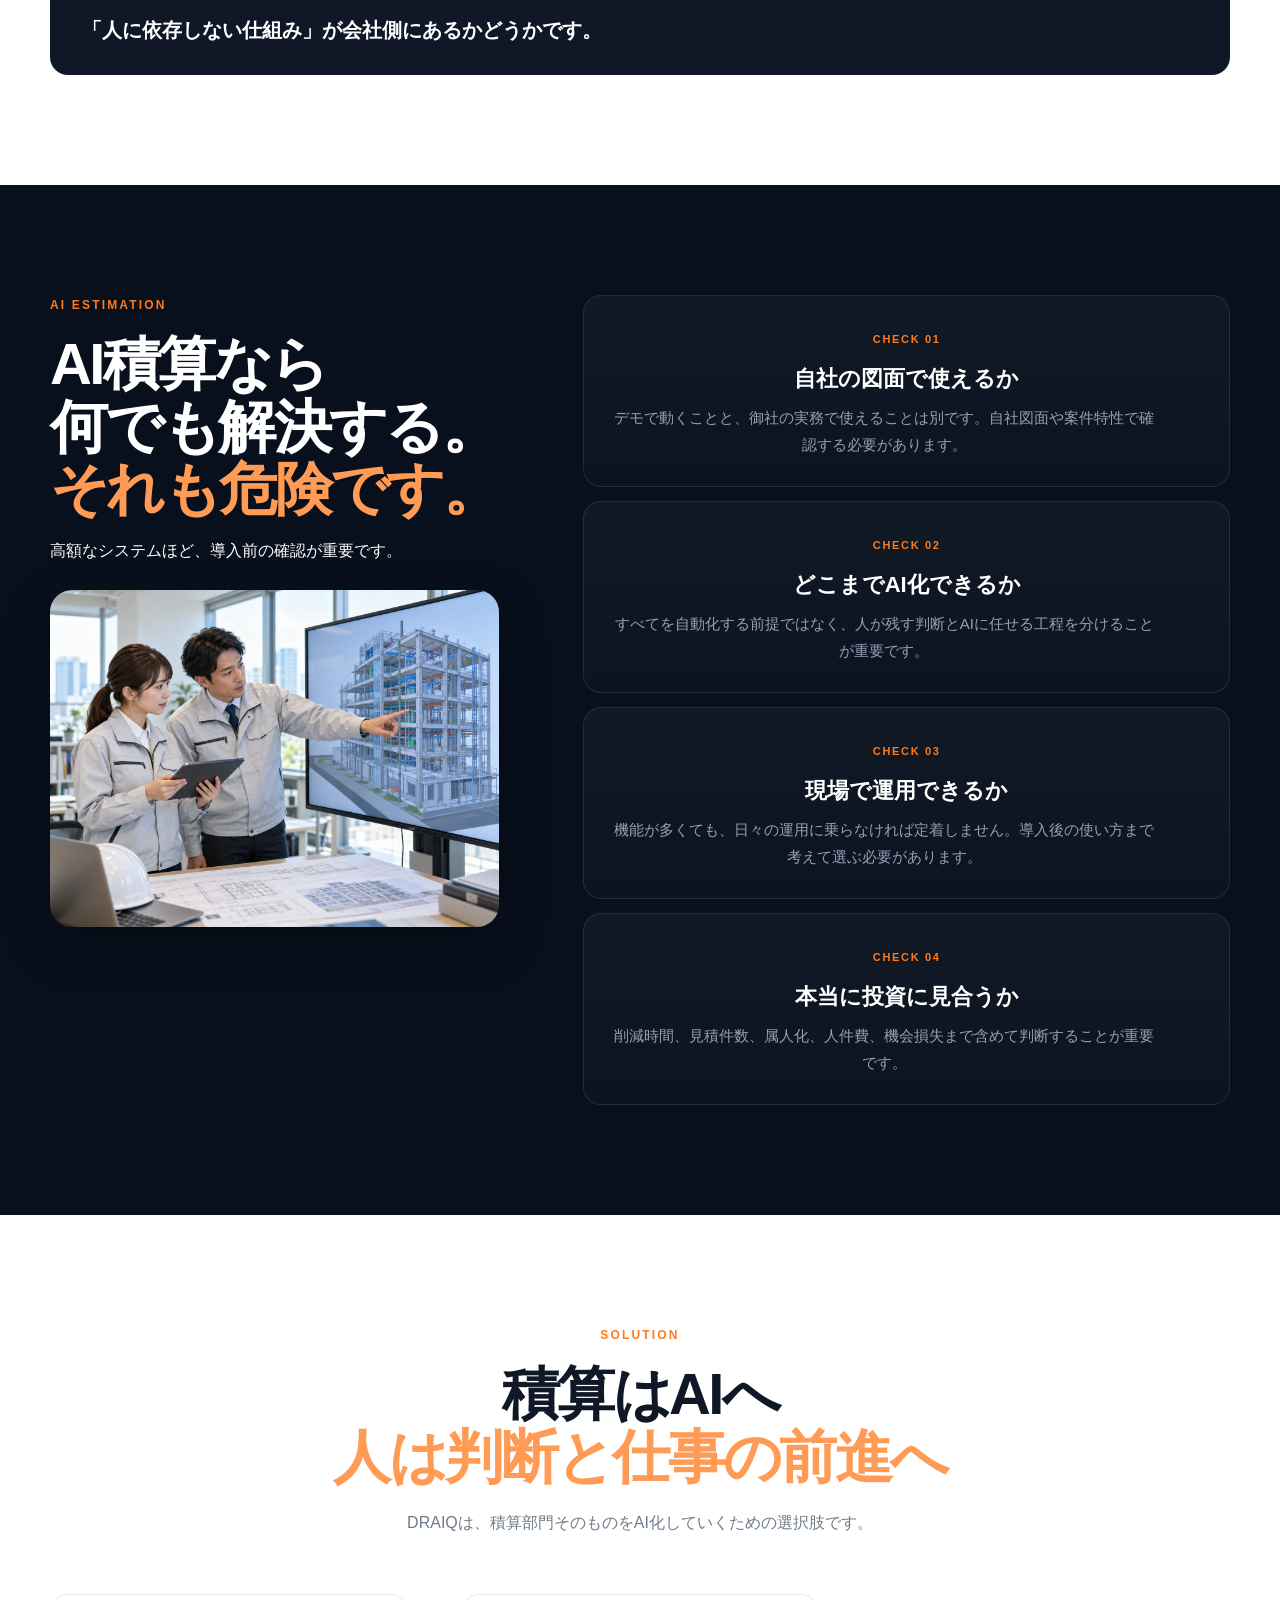
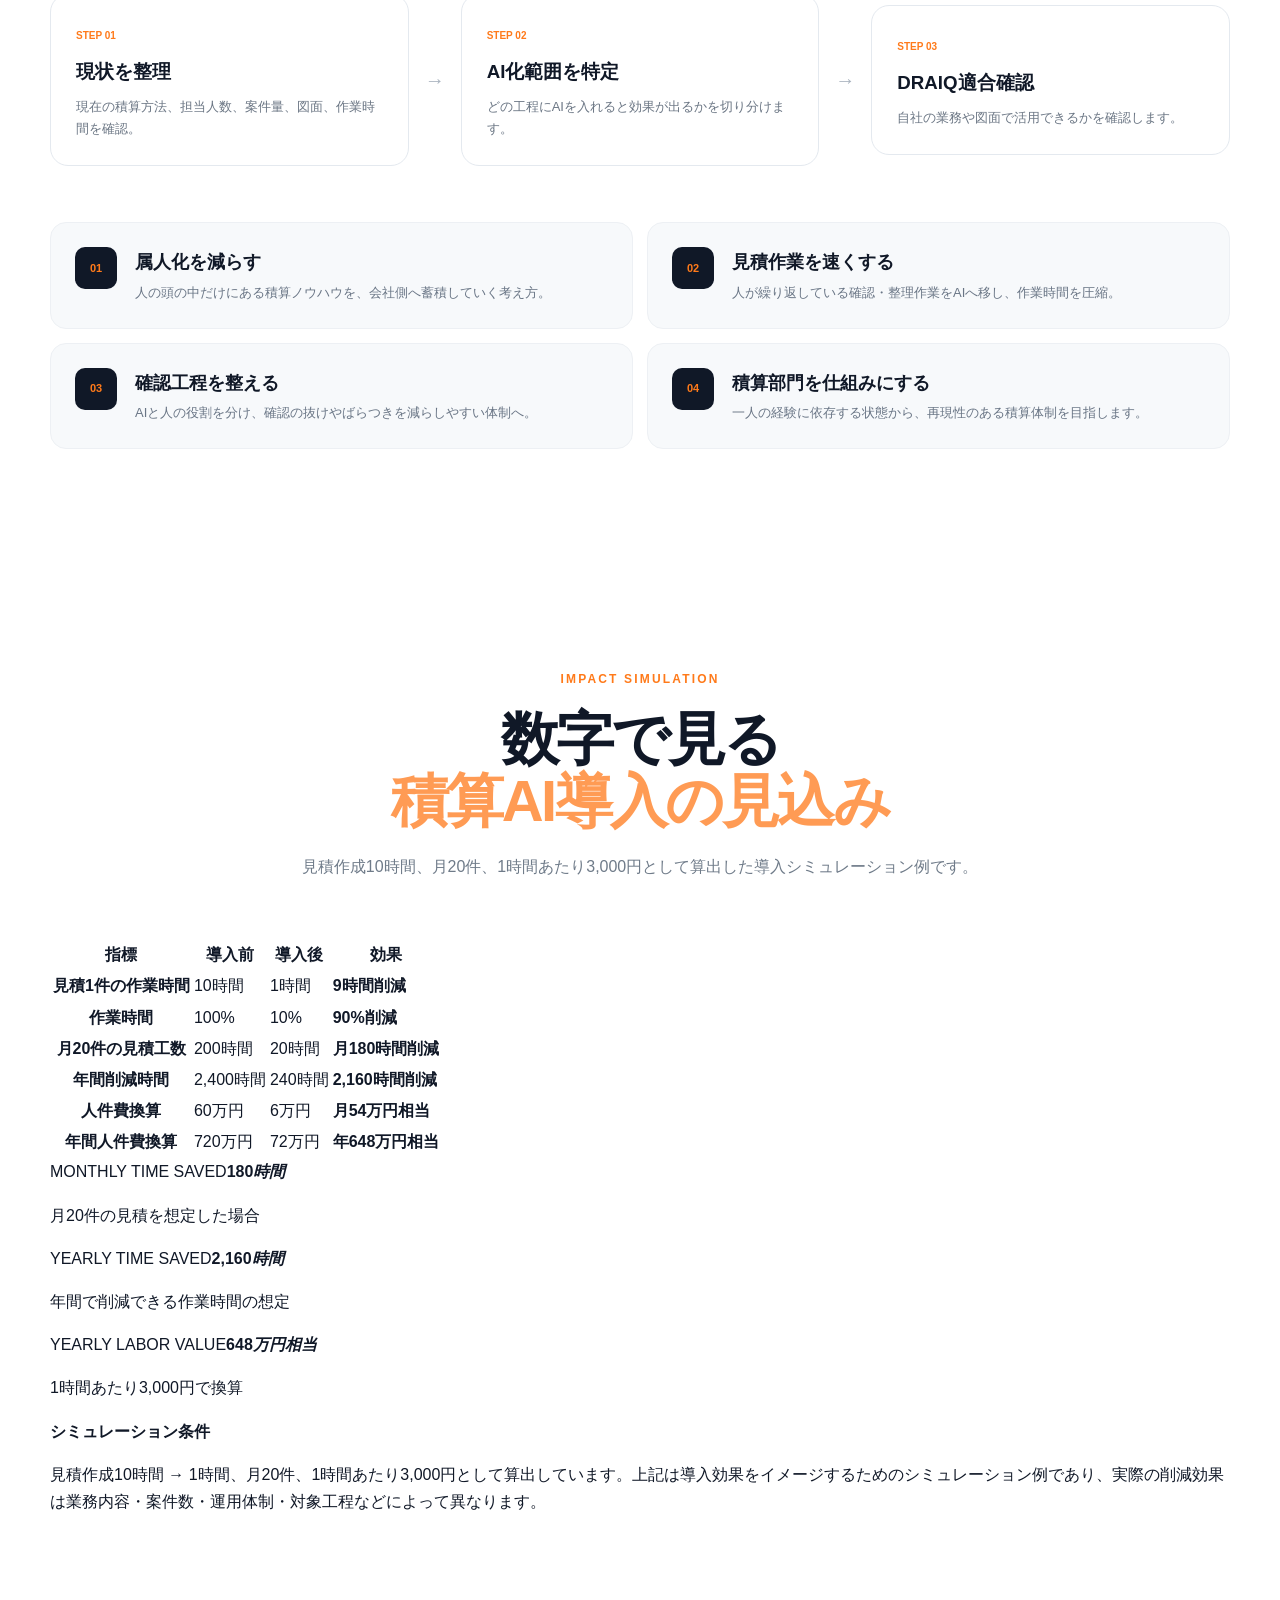
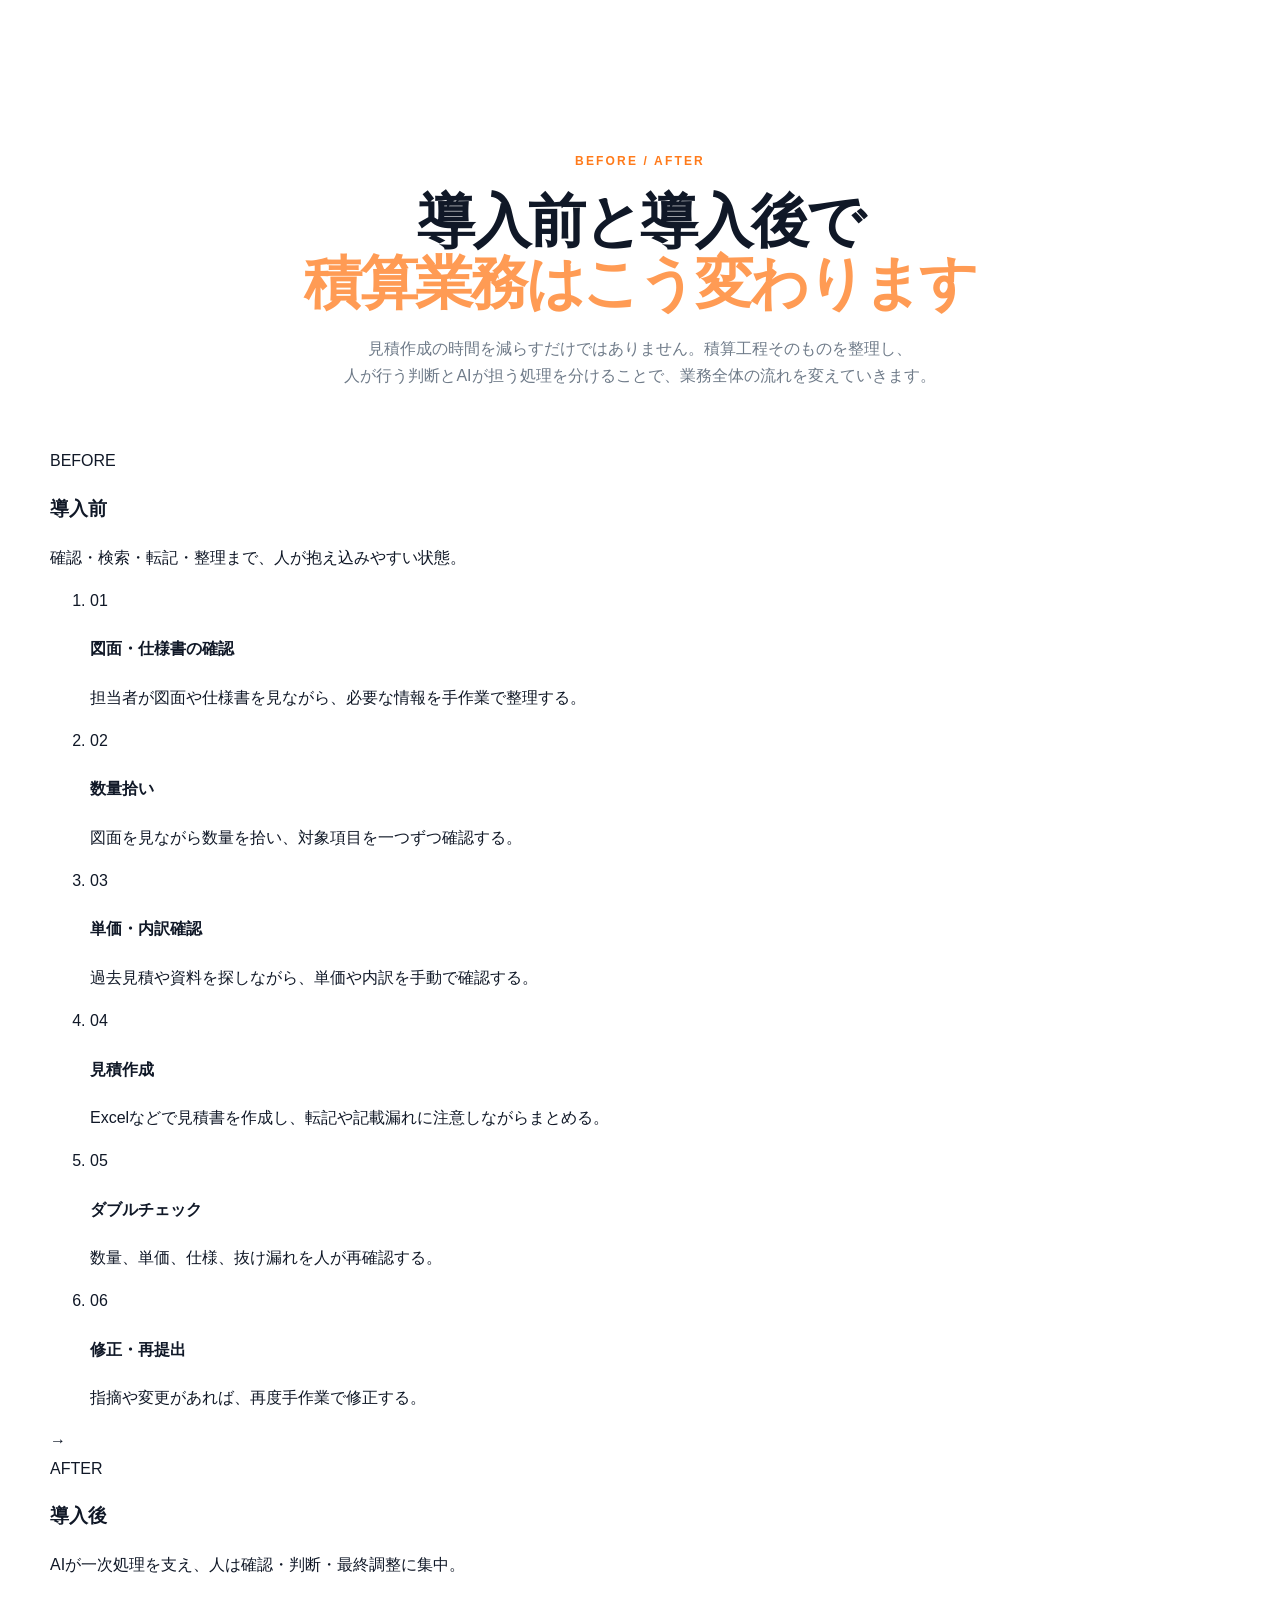
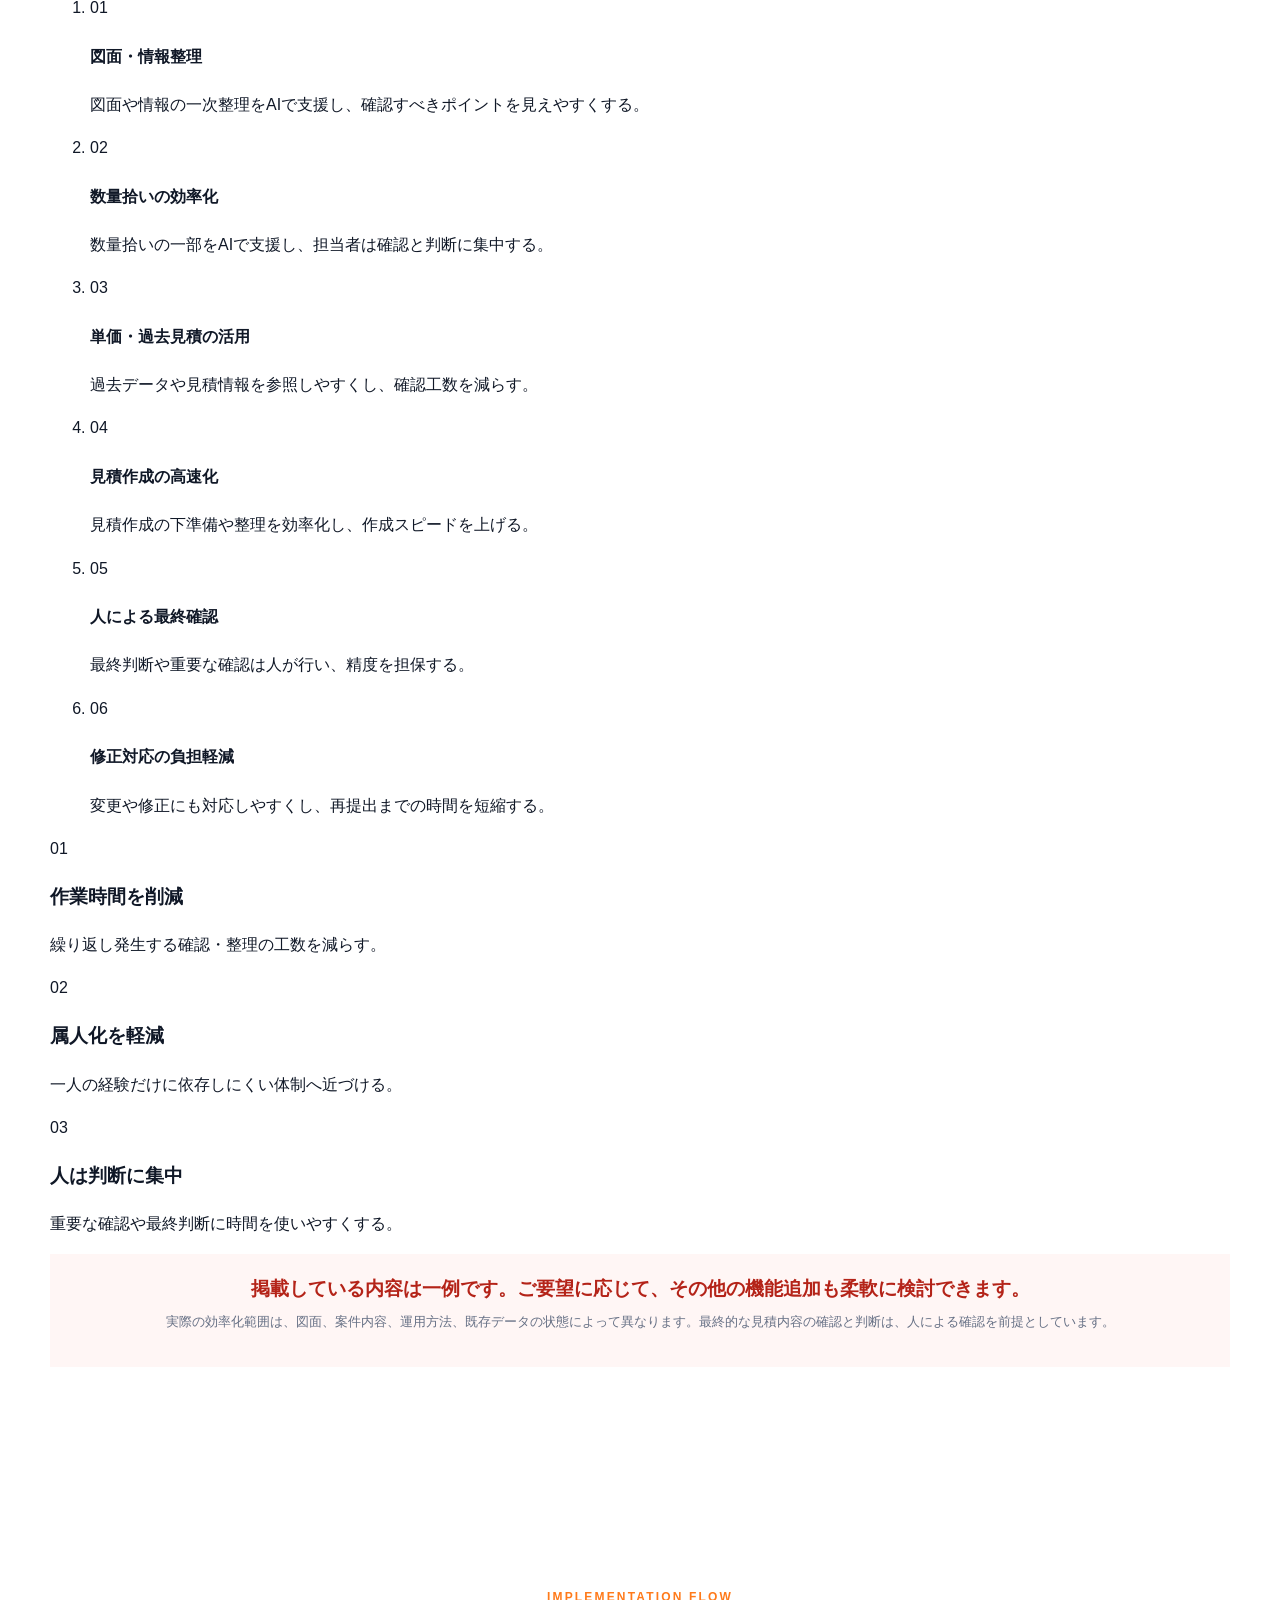
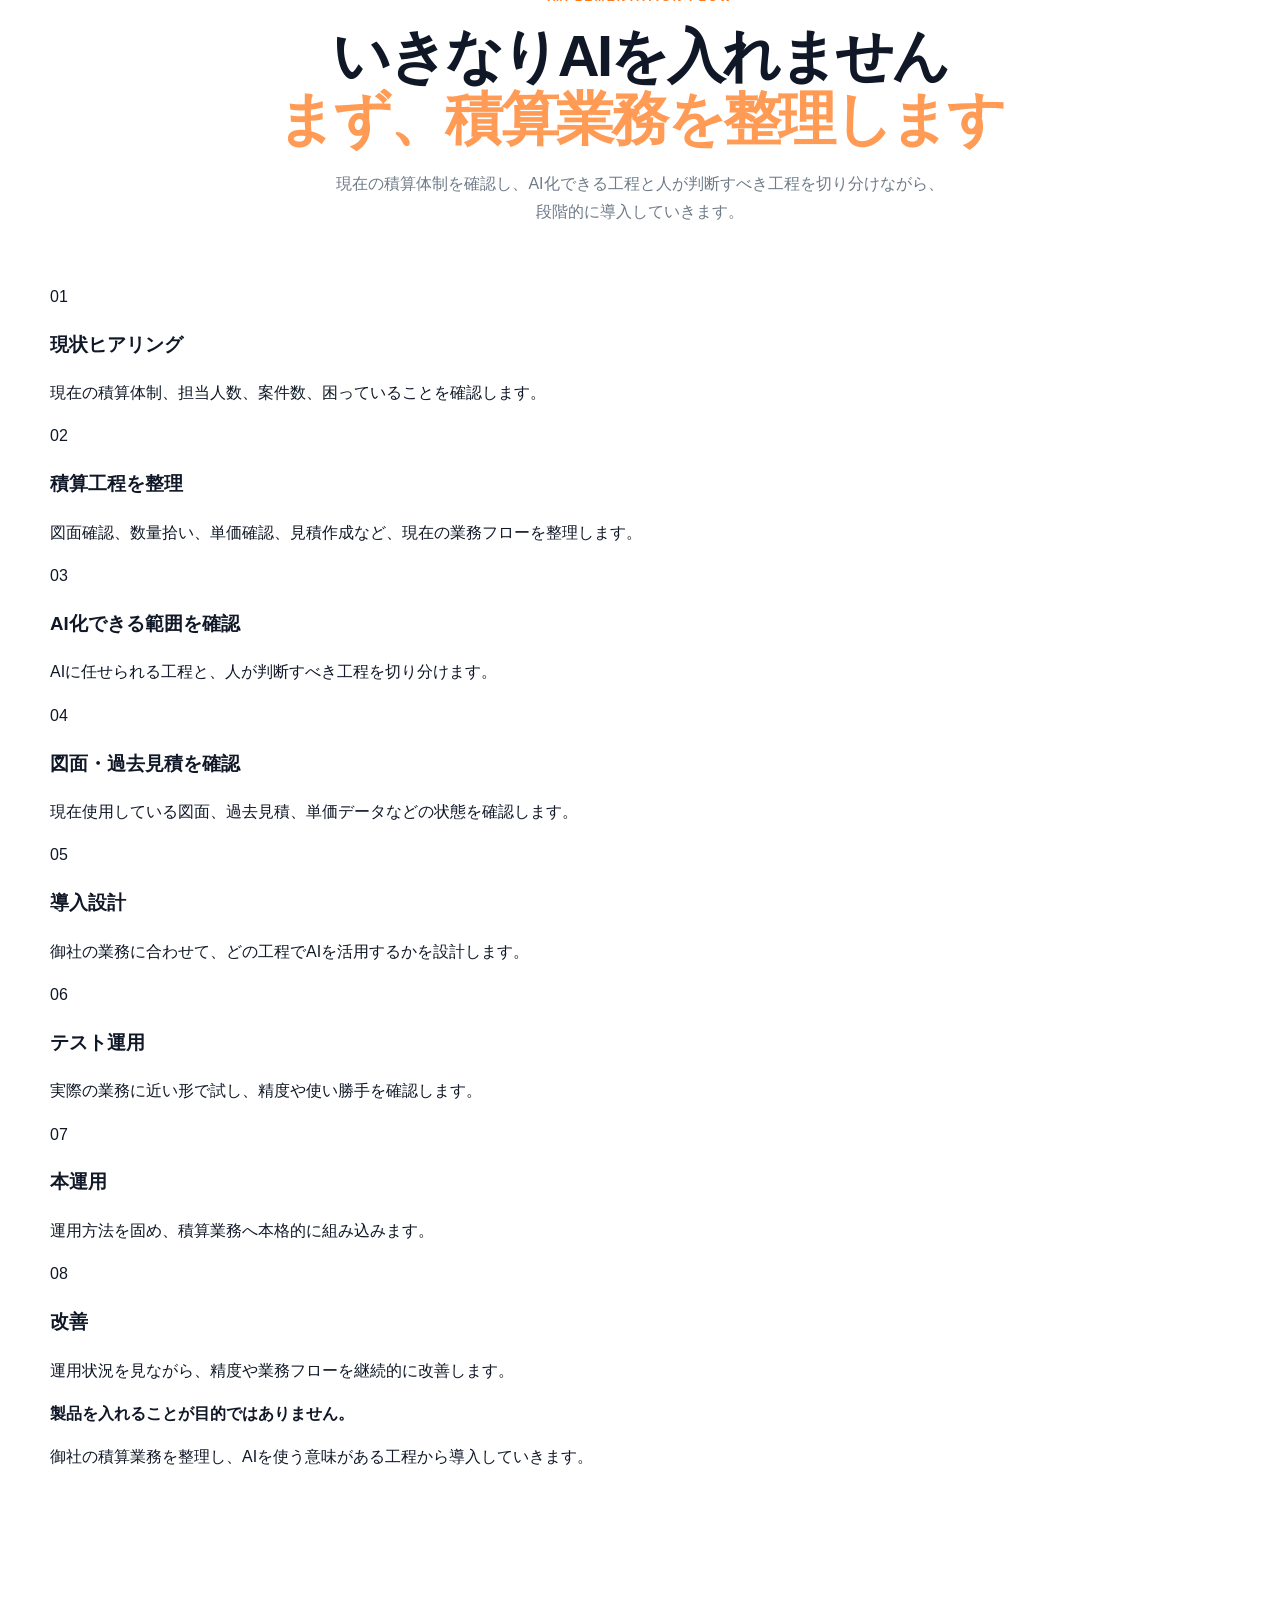
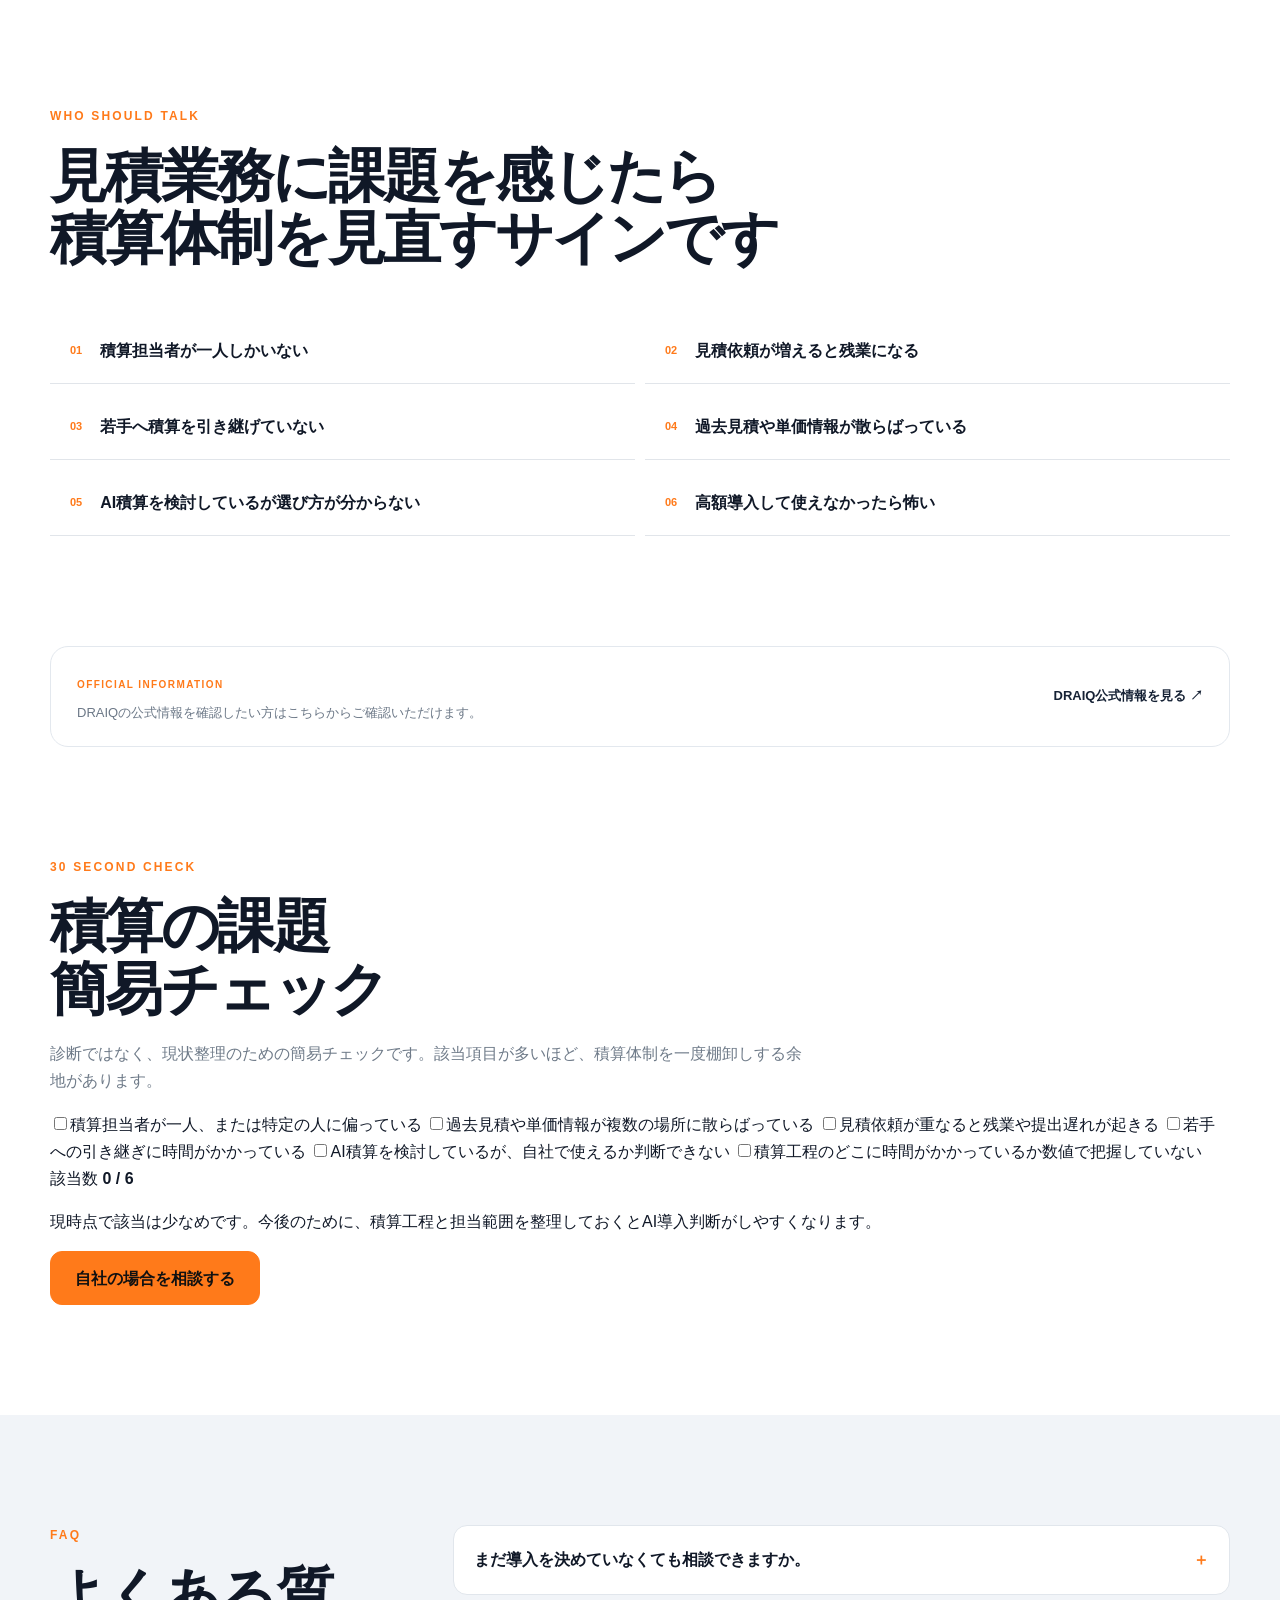
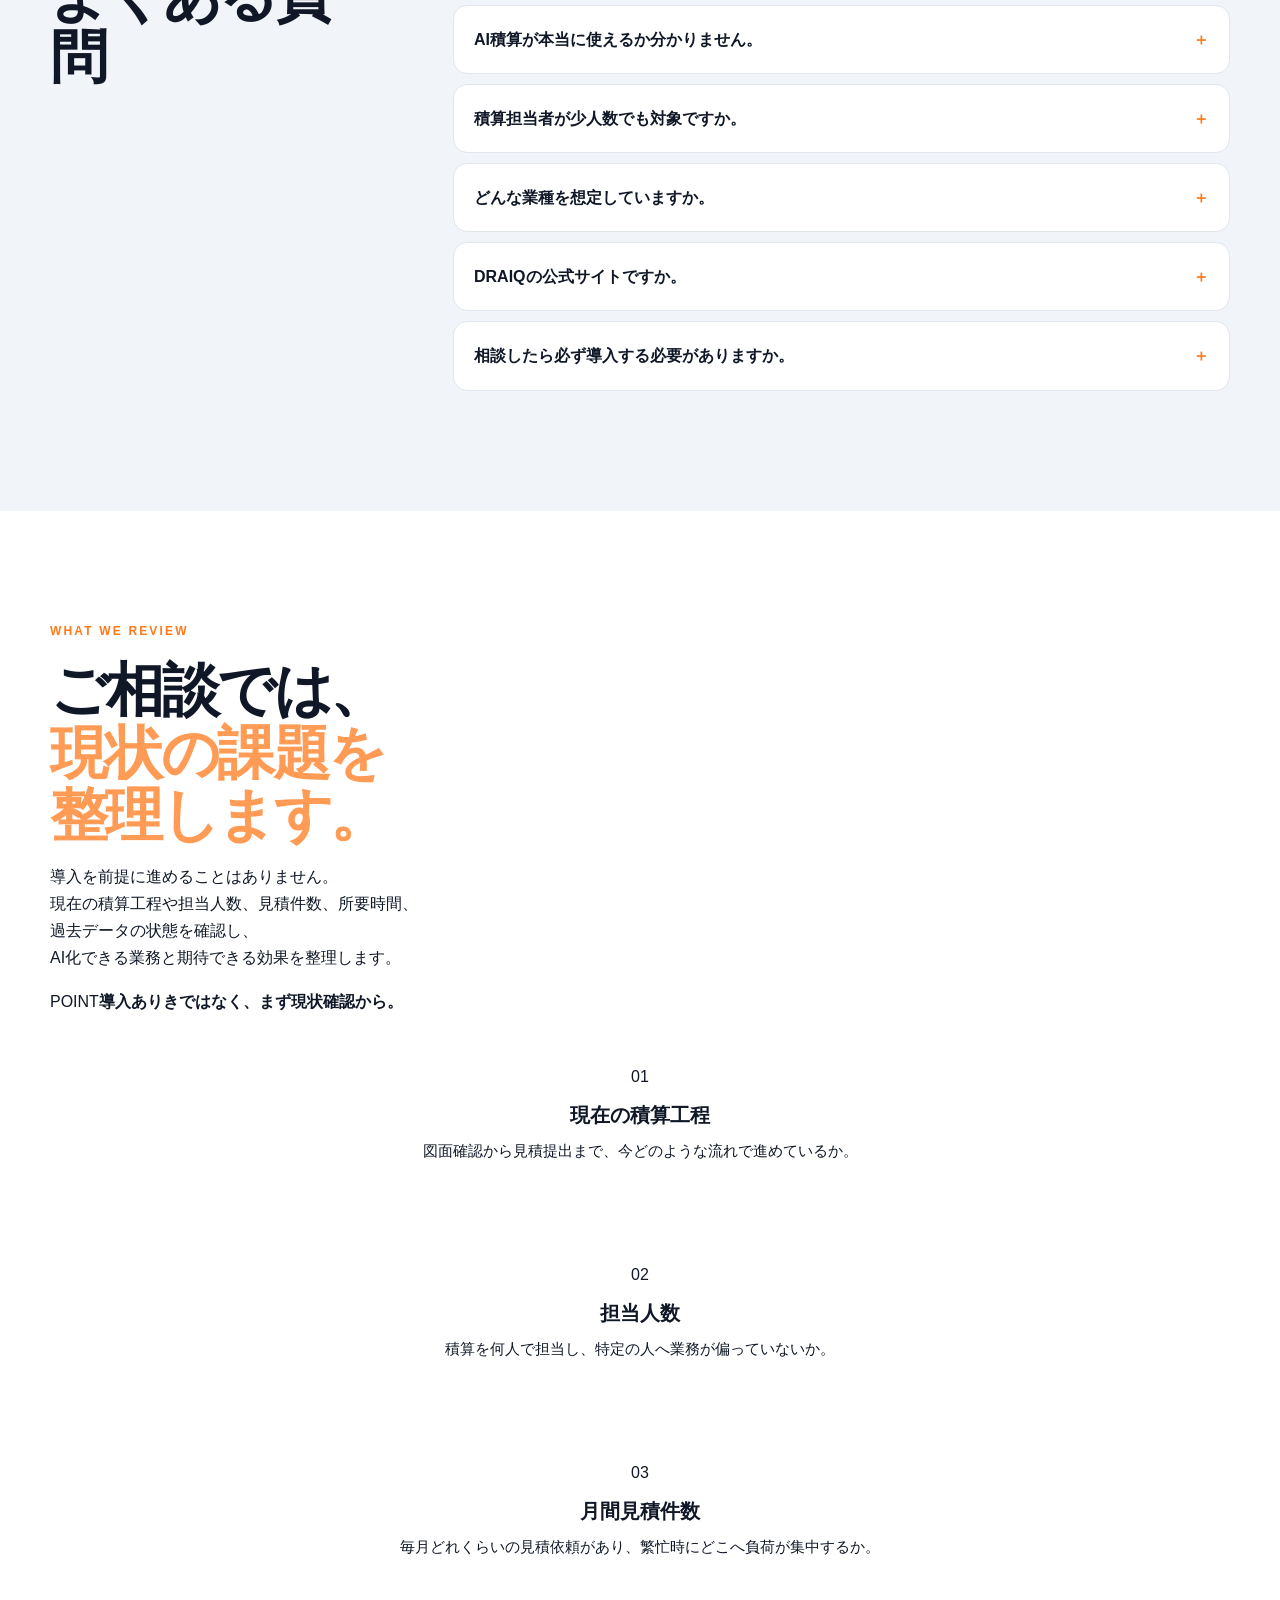
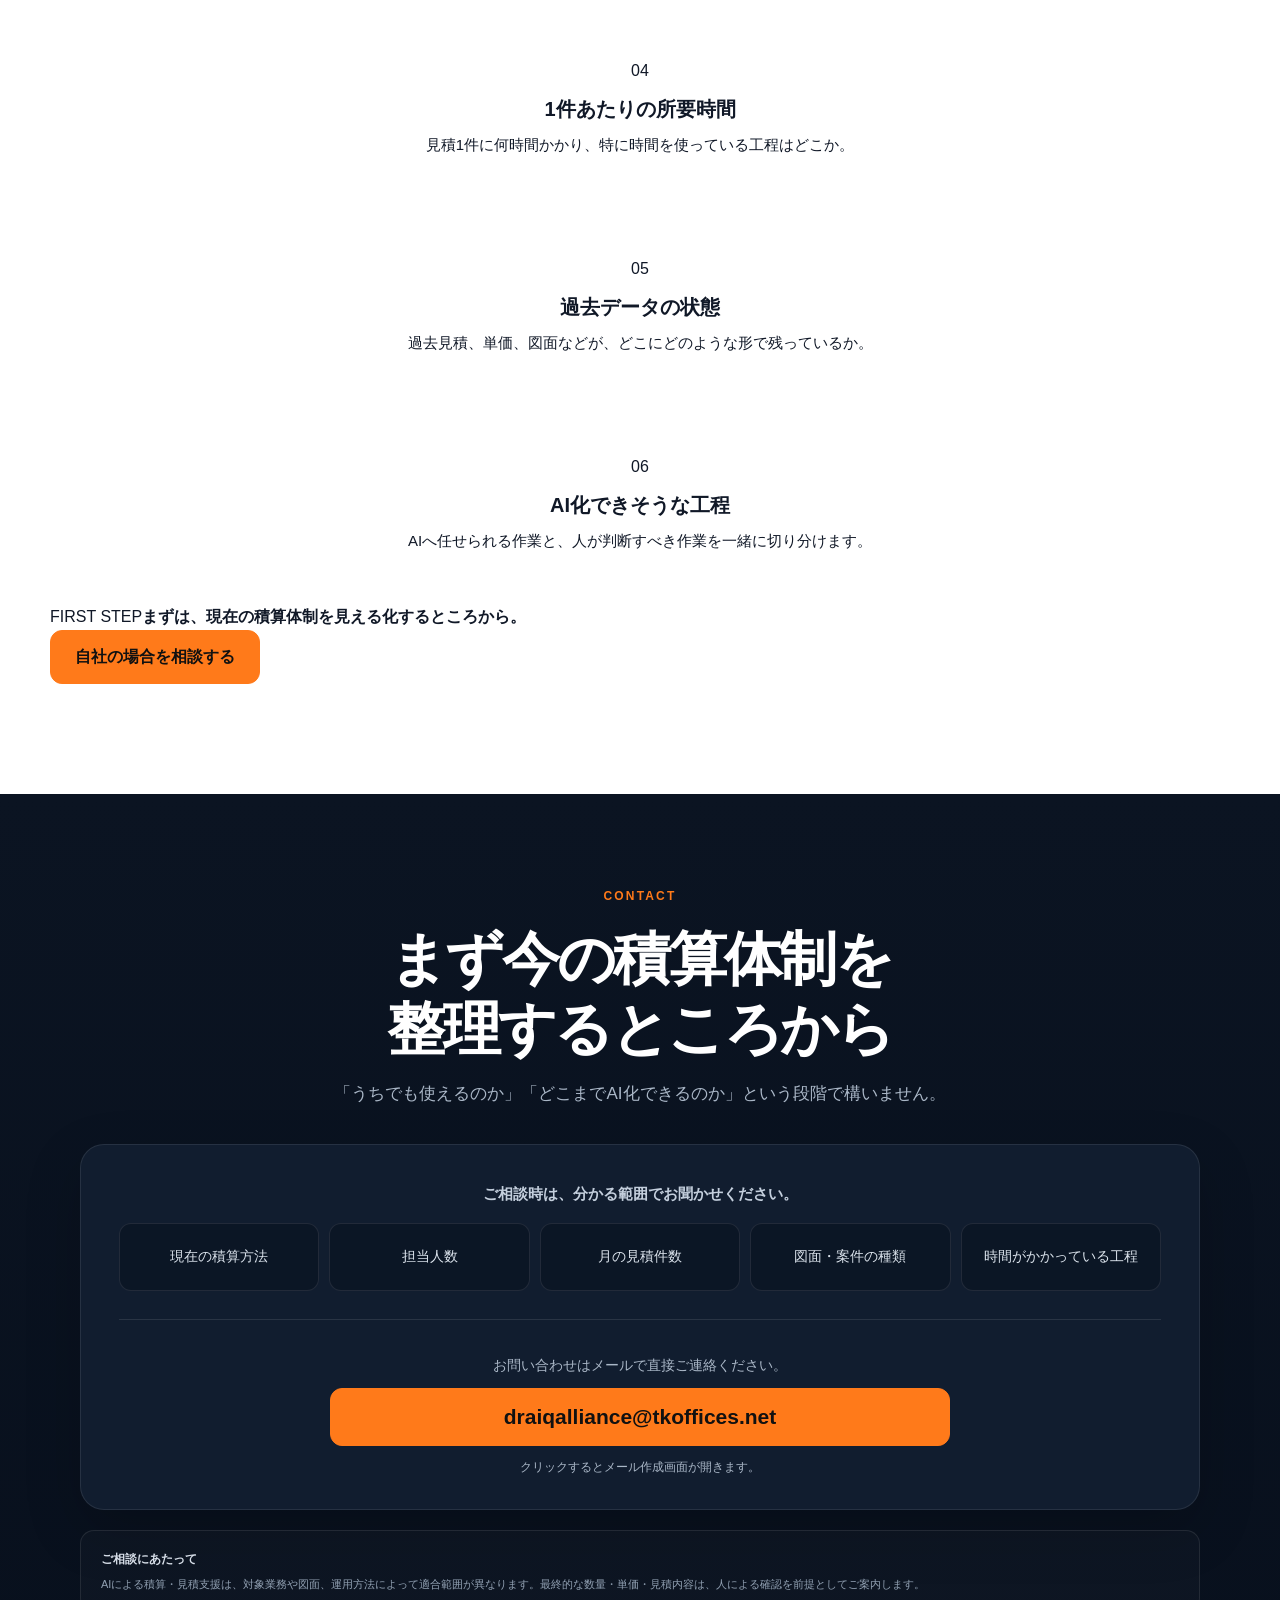
==== commit d7939fee: "Adjust implementation and contact headings" ====
--- a/index.html
+++ b/index.html
@@ -351,7 +351,7 @@
       <div class="container contact-shell">
         <div class="contact-intro">
           <p class="eyebrow">CONTACT</p>
-          <h2>まず、今の積算体制を<br>整理するところから。</h2>
+          <h2>まず今の積算体制を<br>整理するところから</h2>
           <p class="contact-lead">「うちでも使えるのか」「どこまでAI化できるのか」という段階で構いません。</p>
         </div>
         <div class="contact-panel">
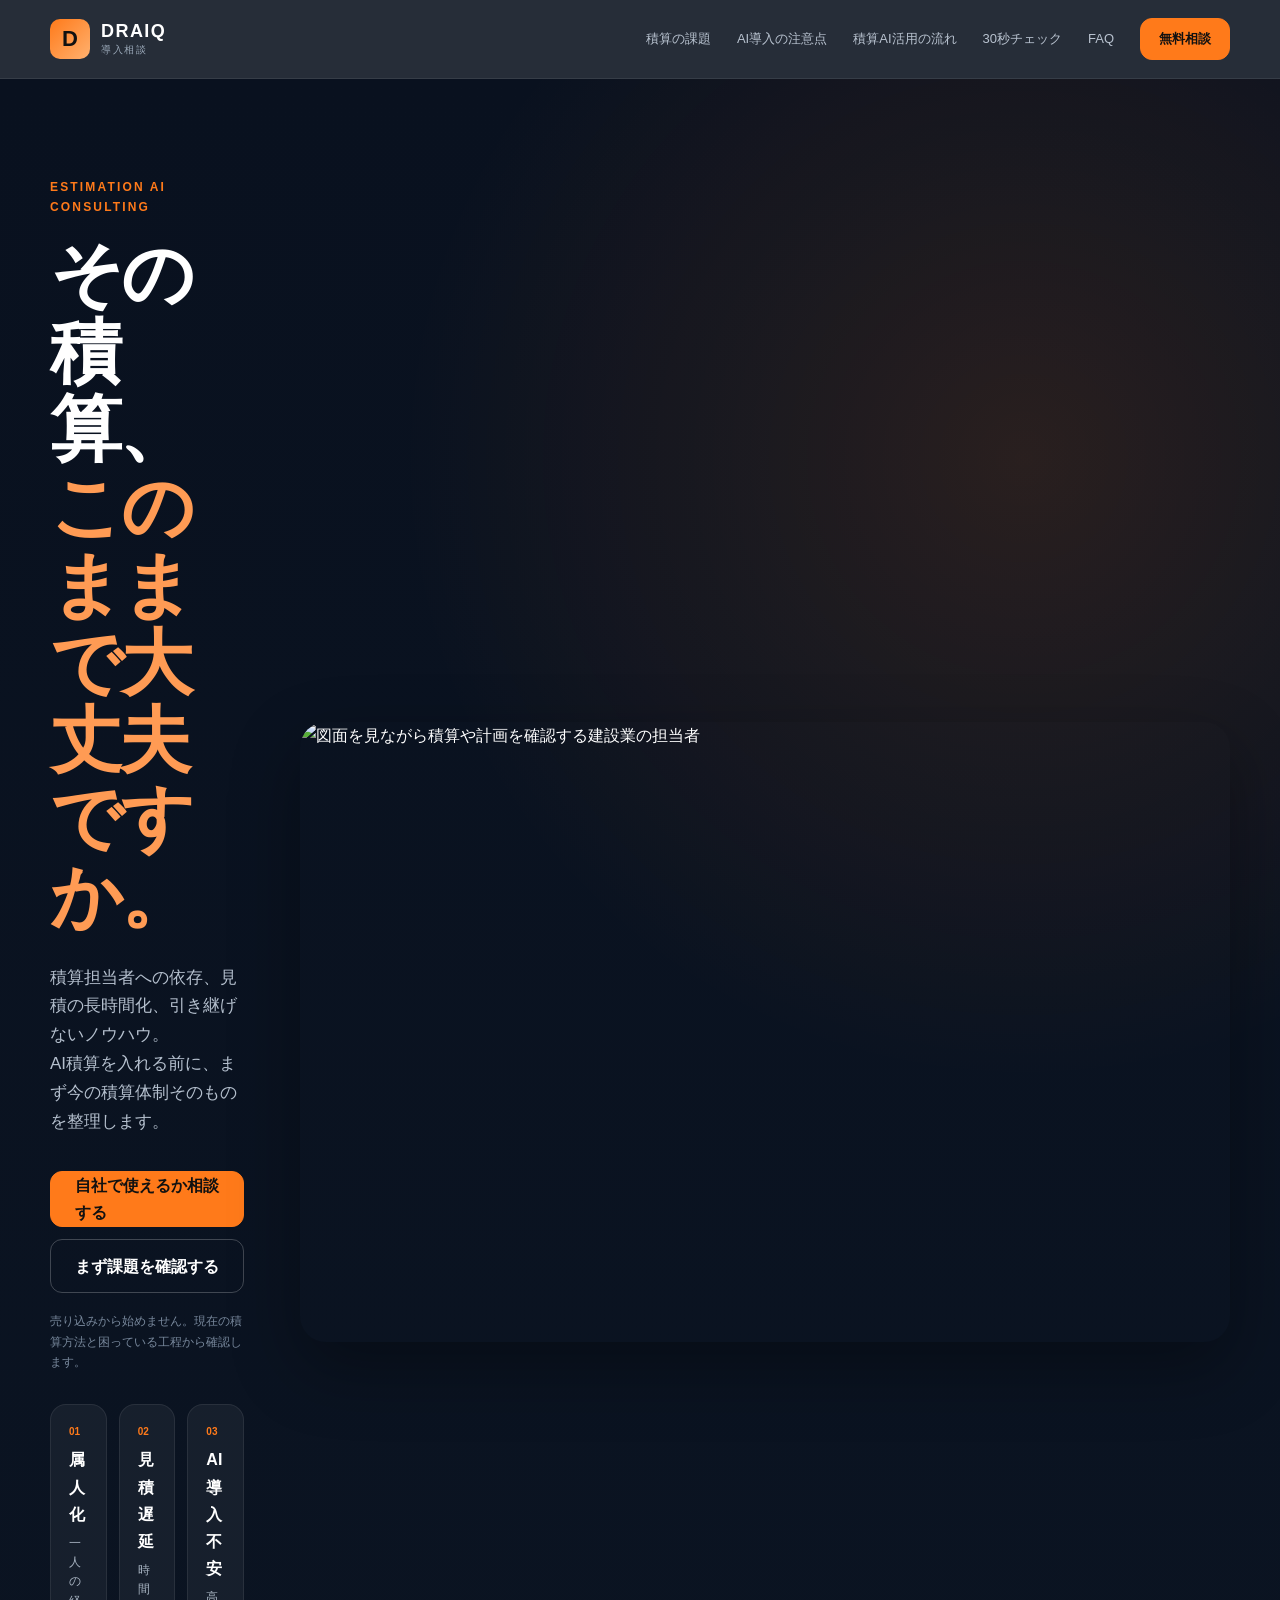
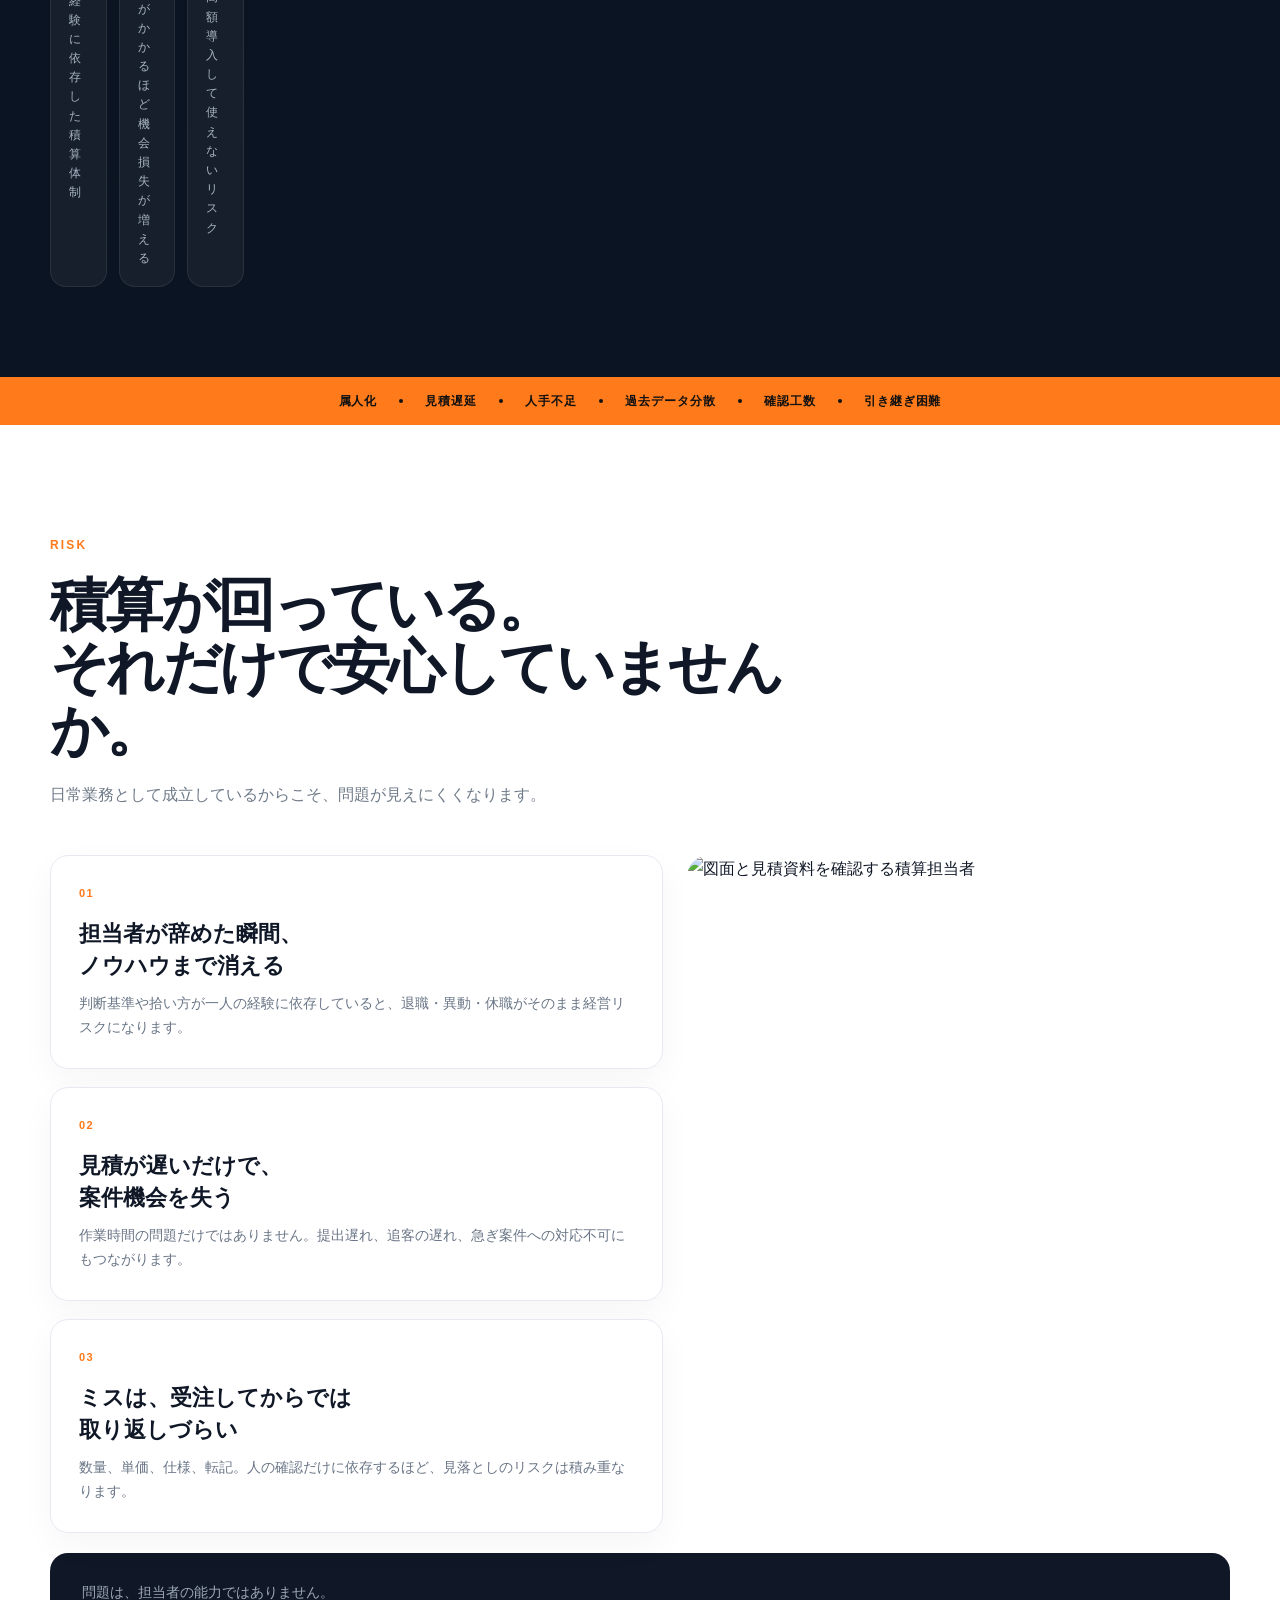
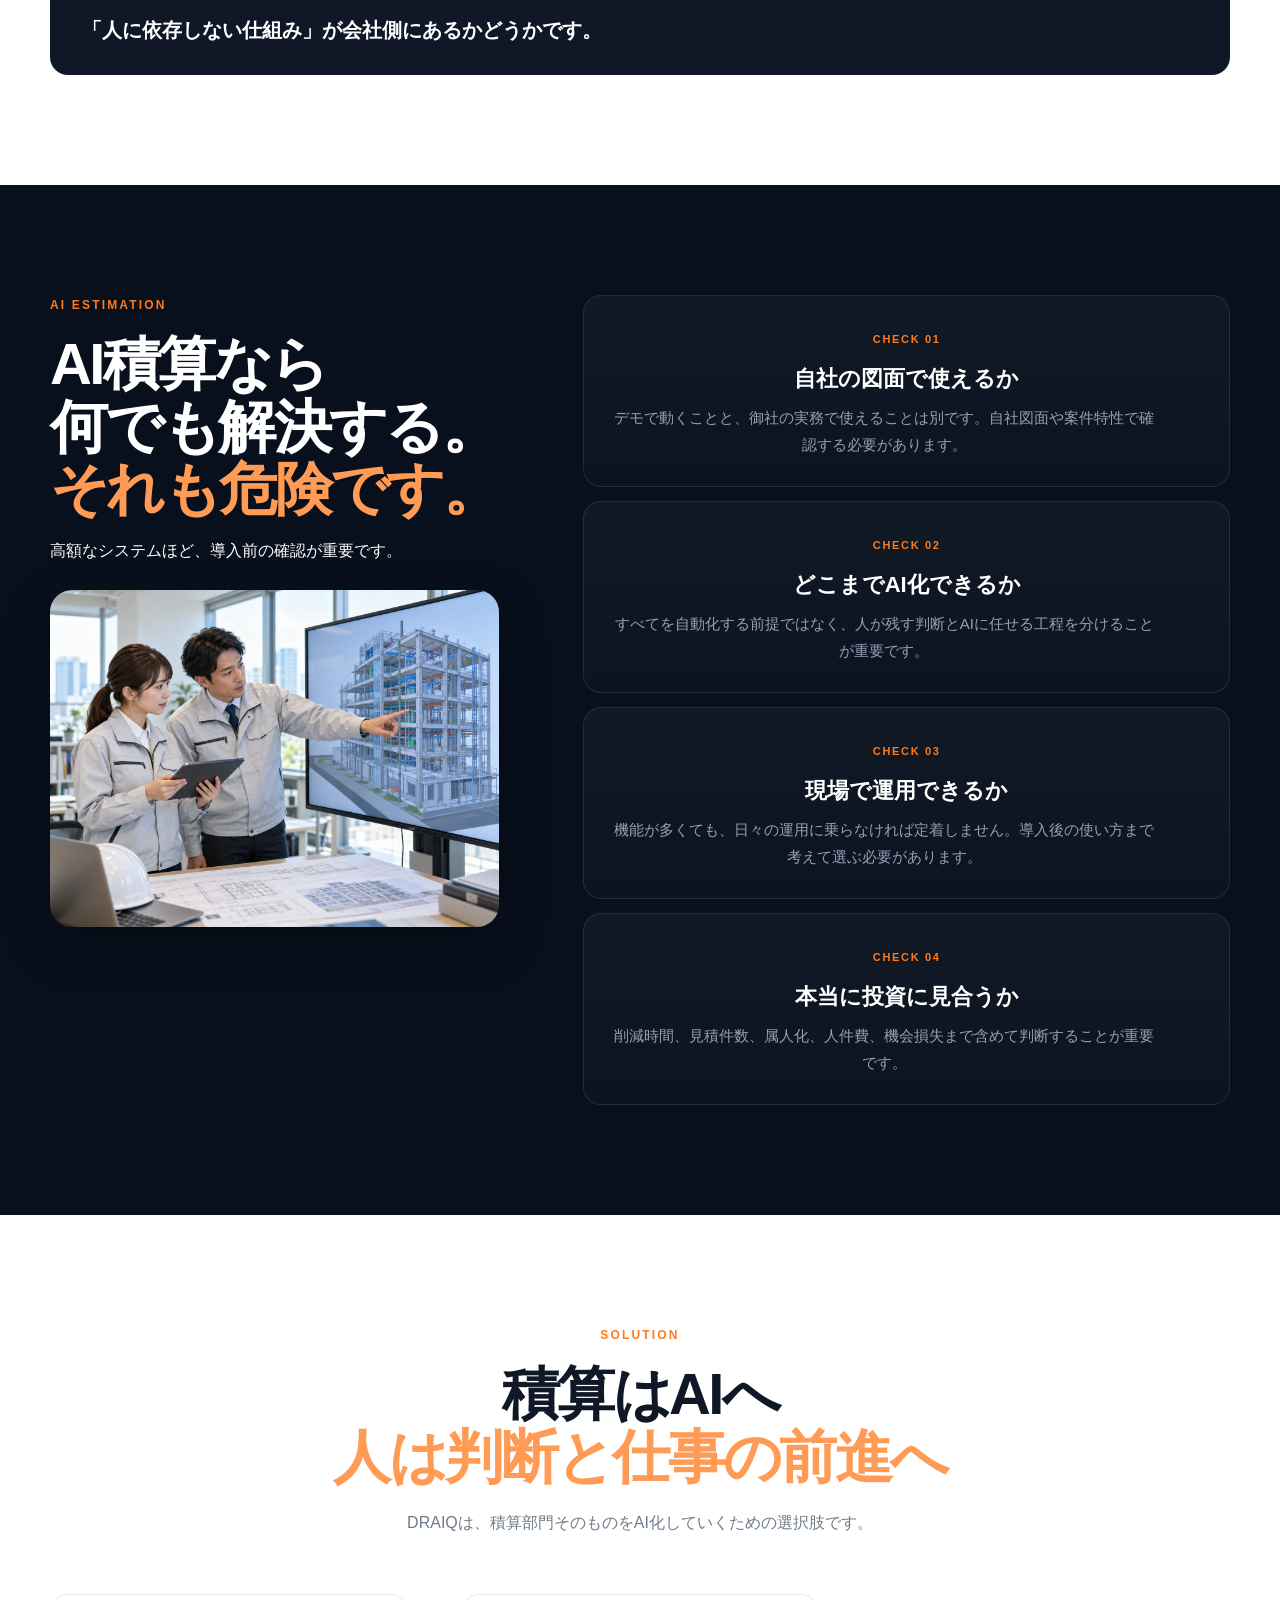
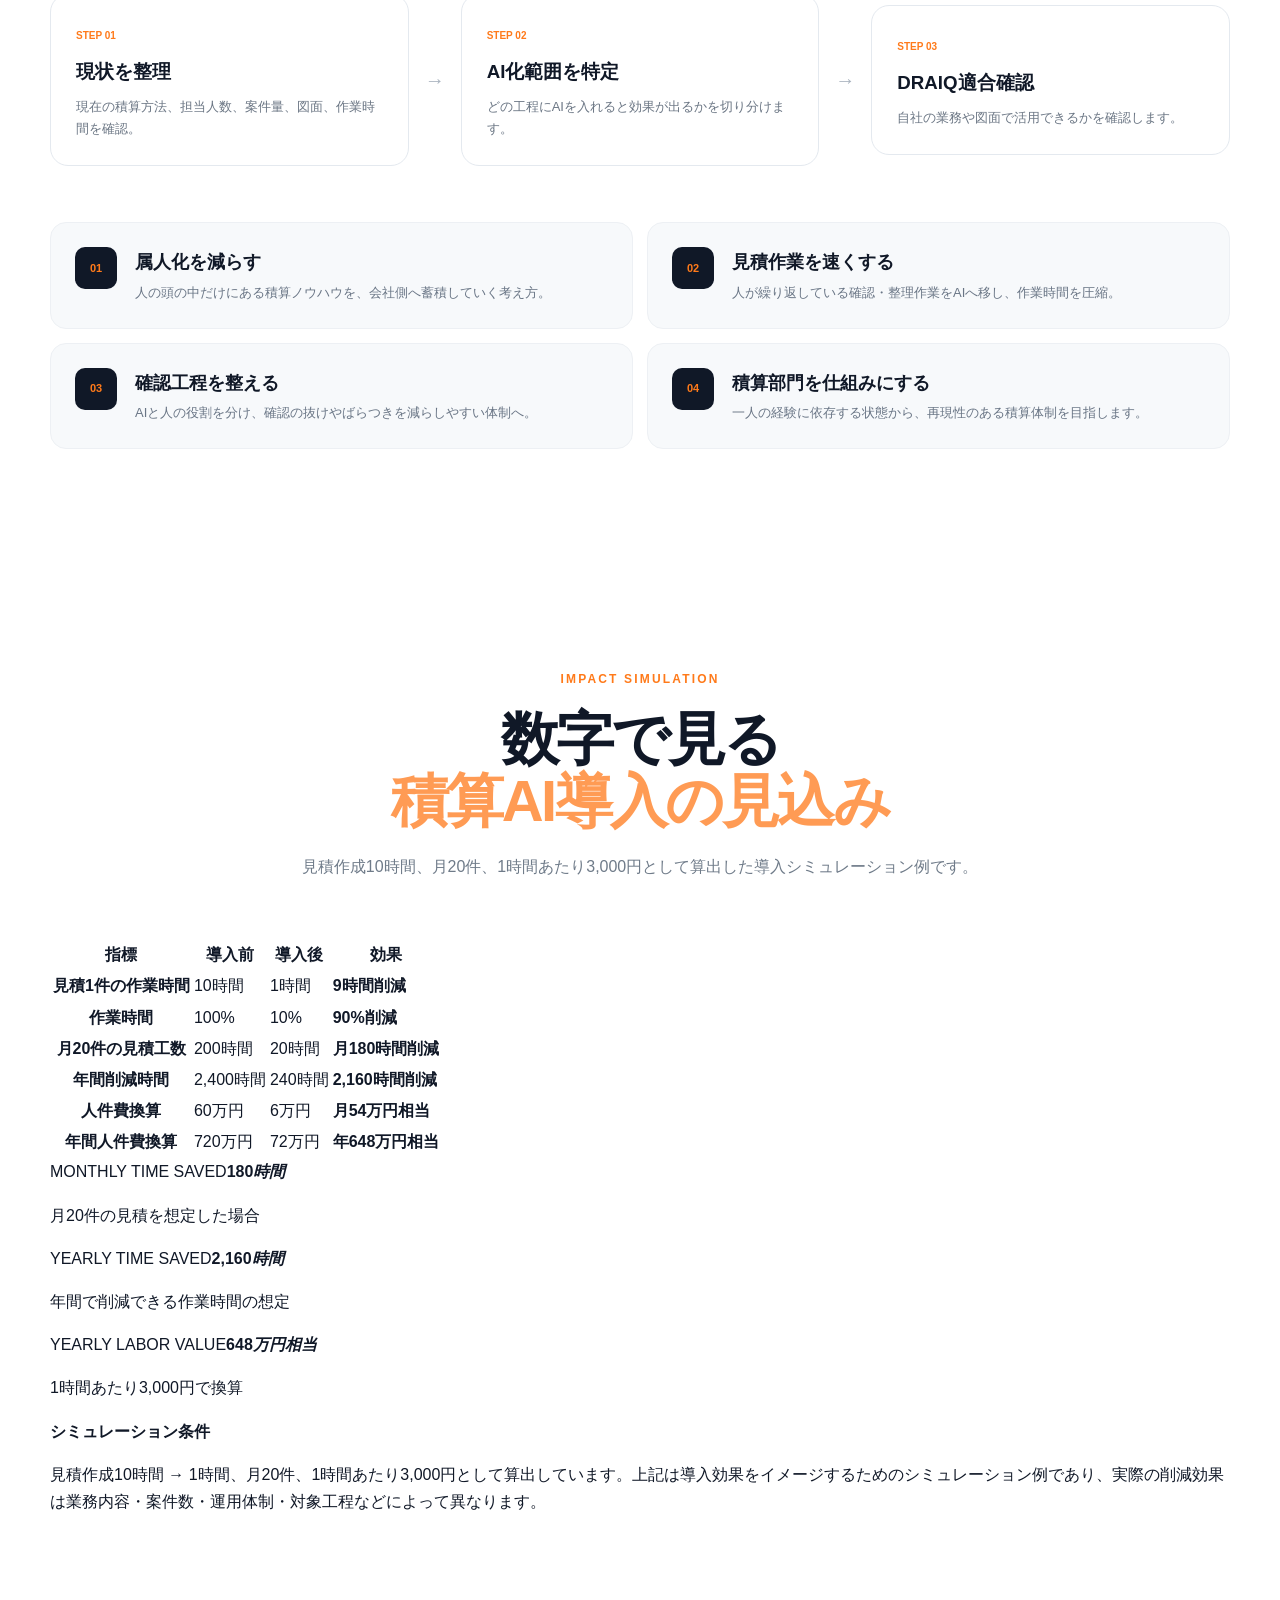
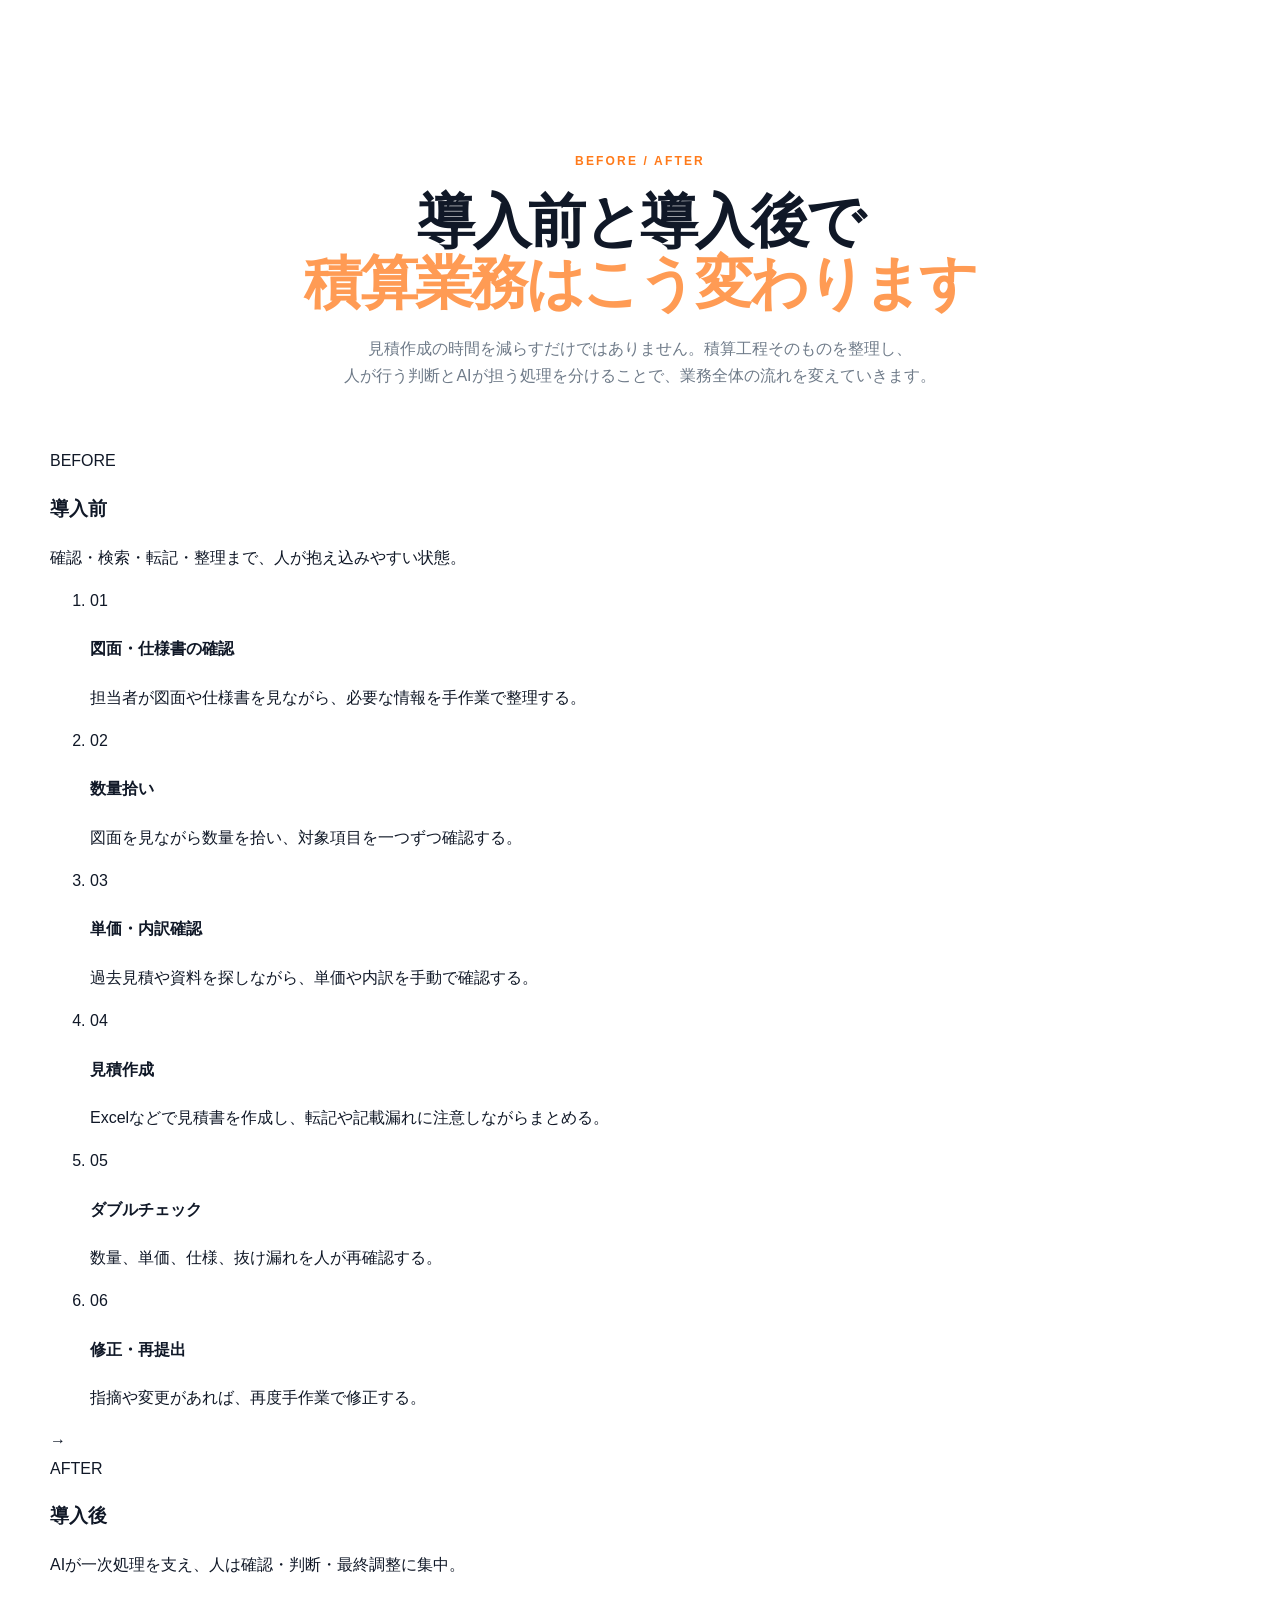
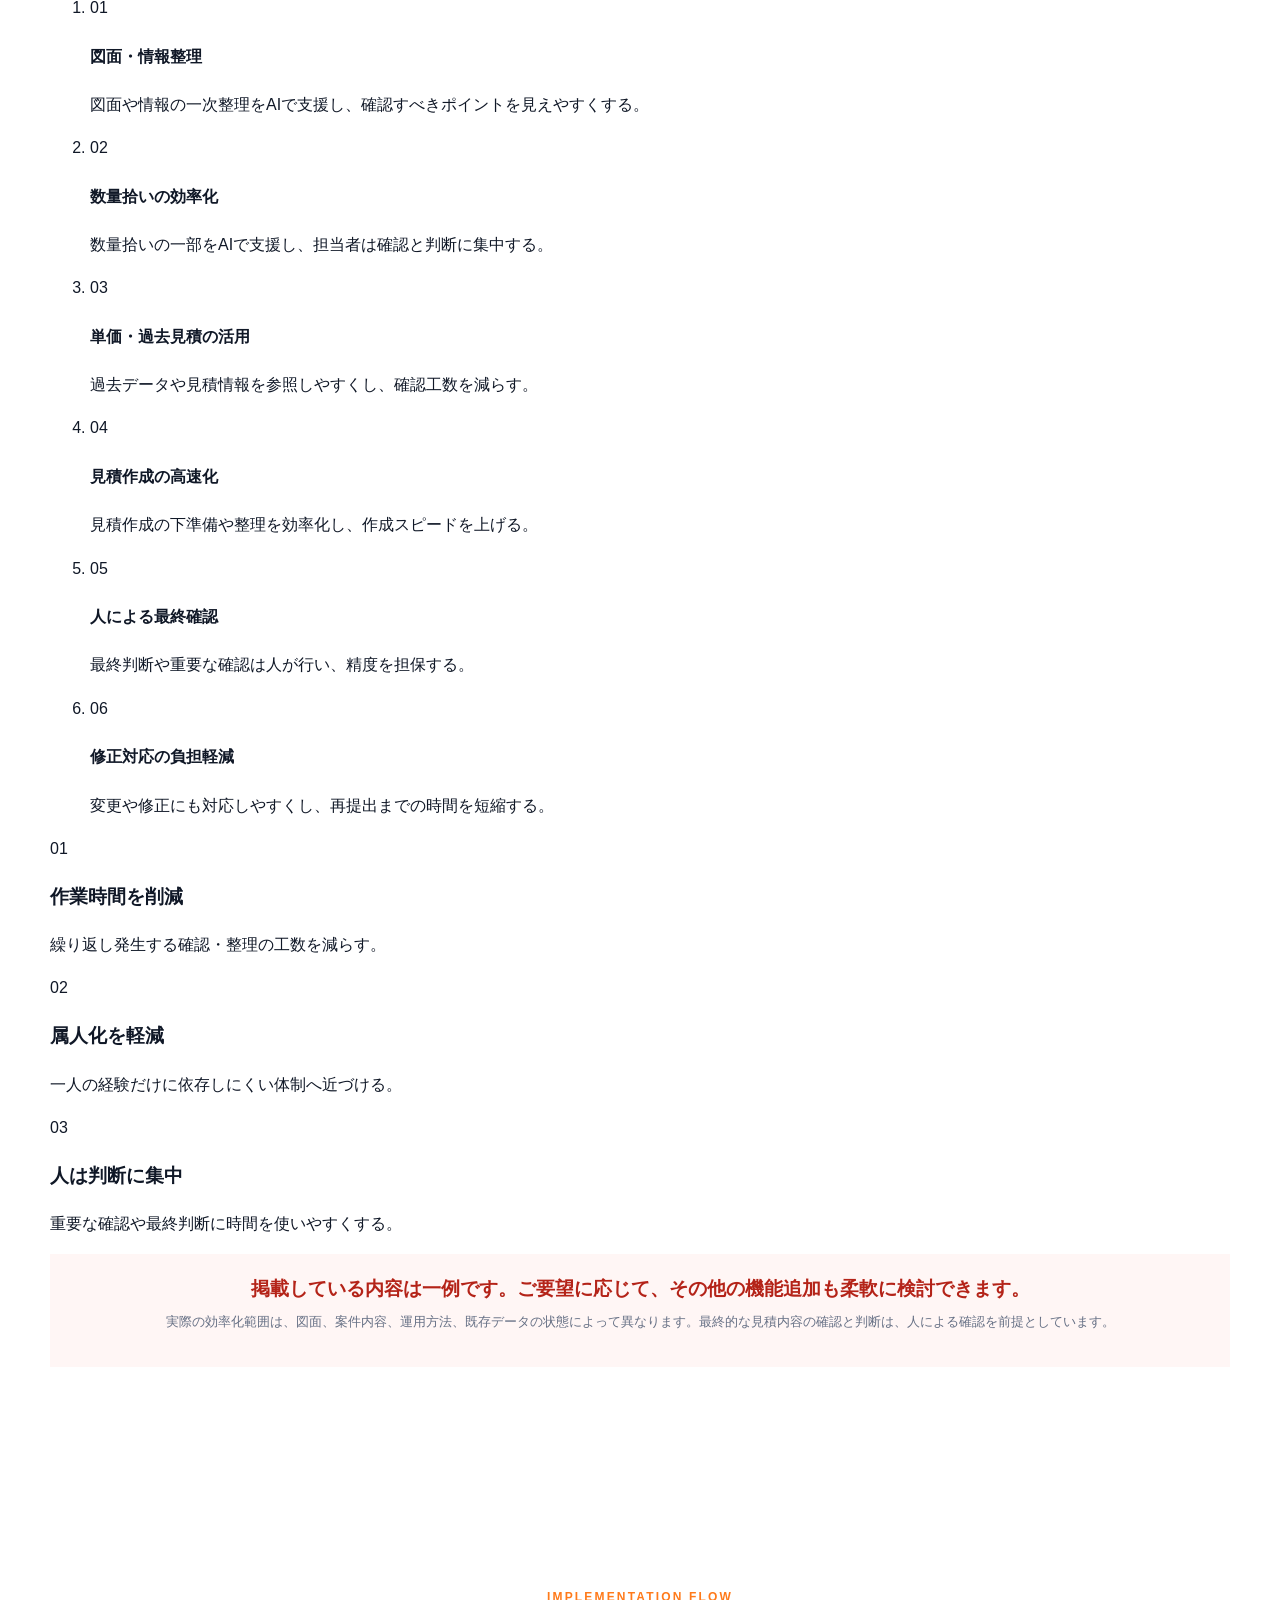
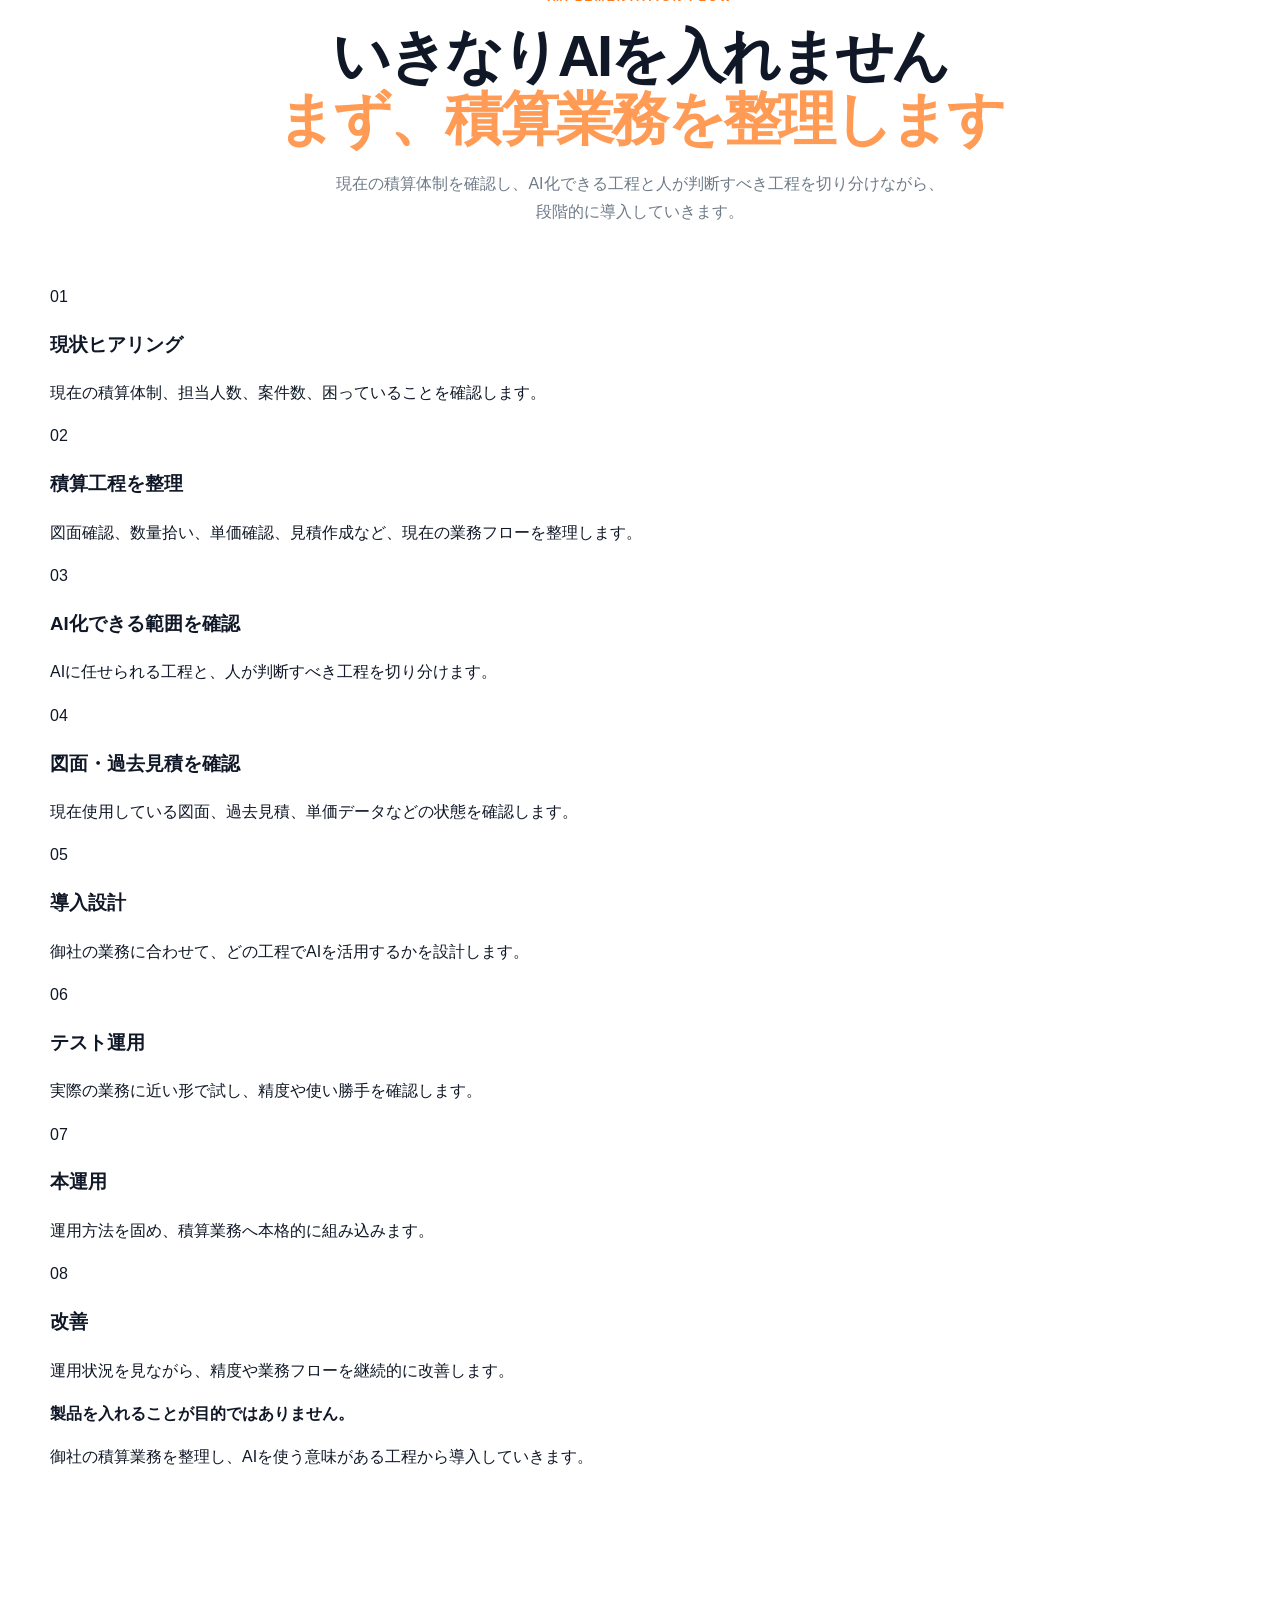
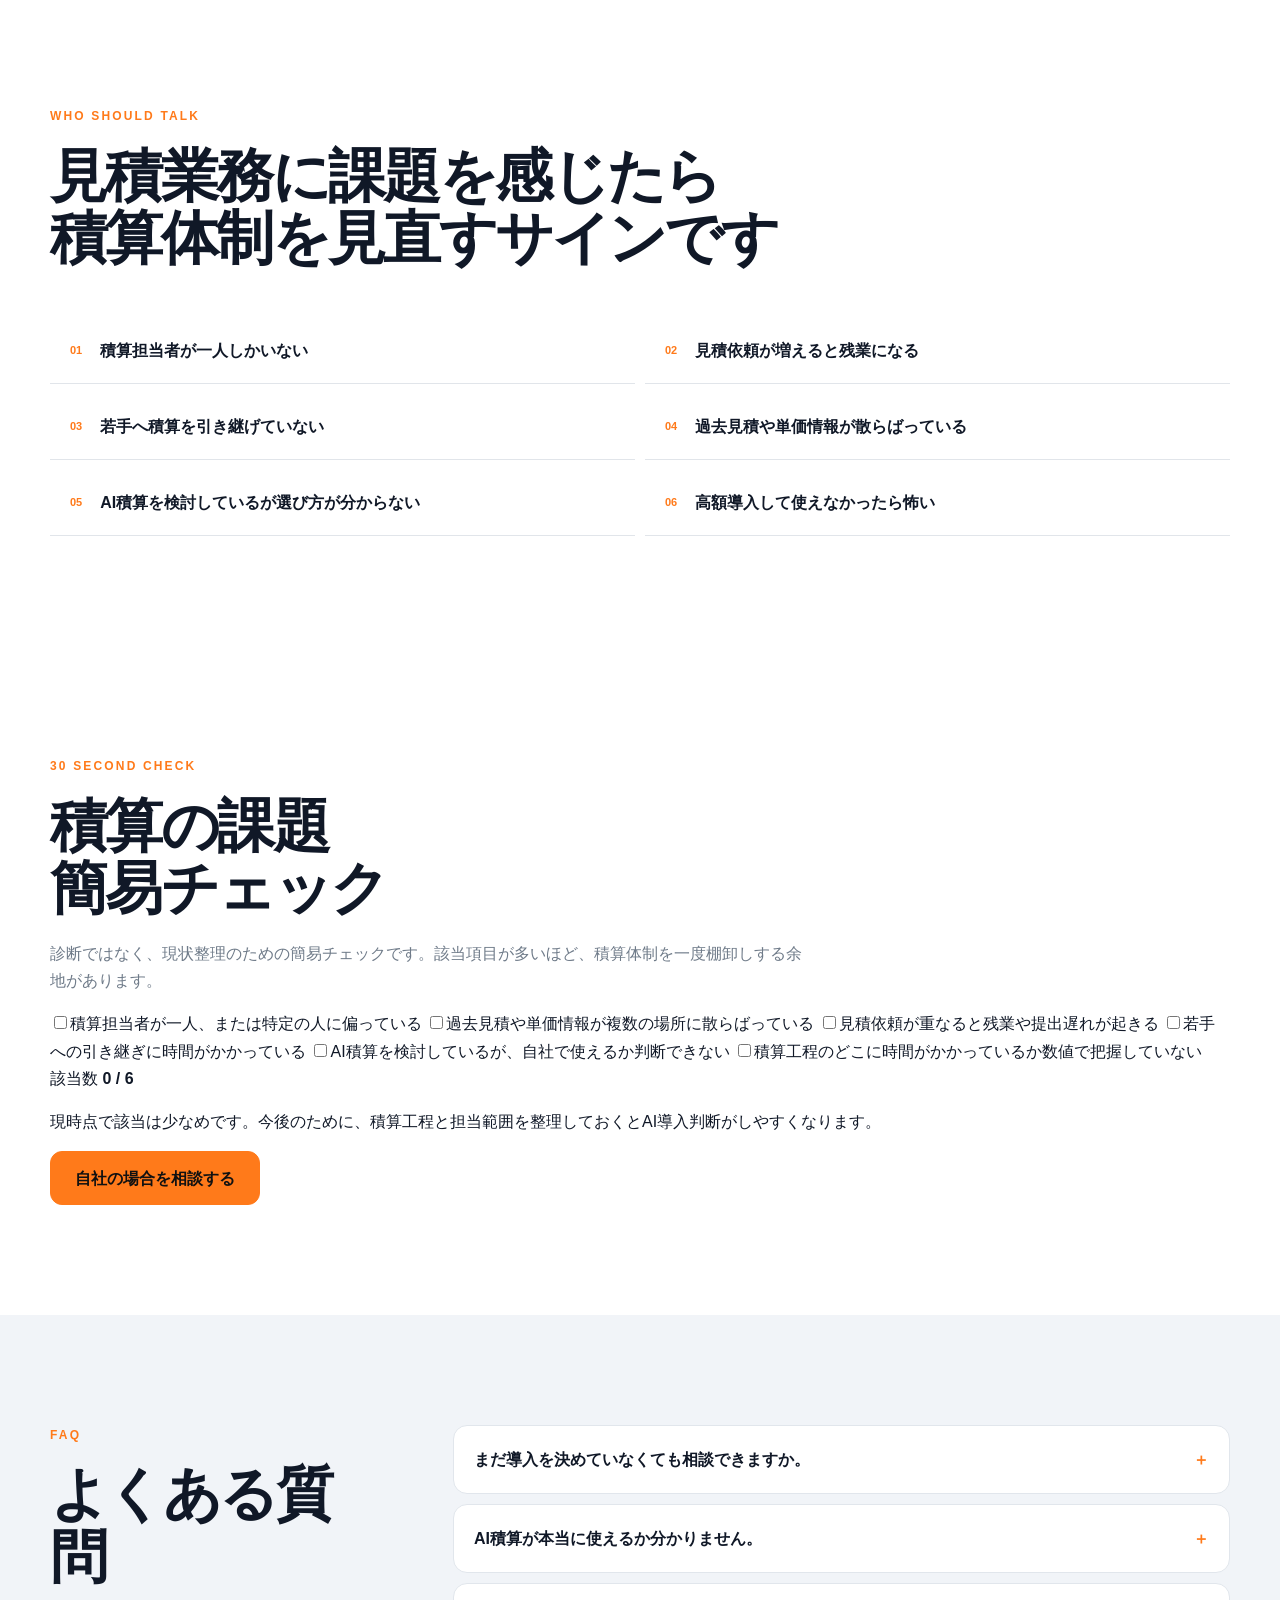
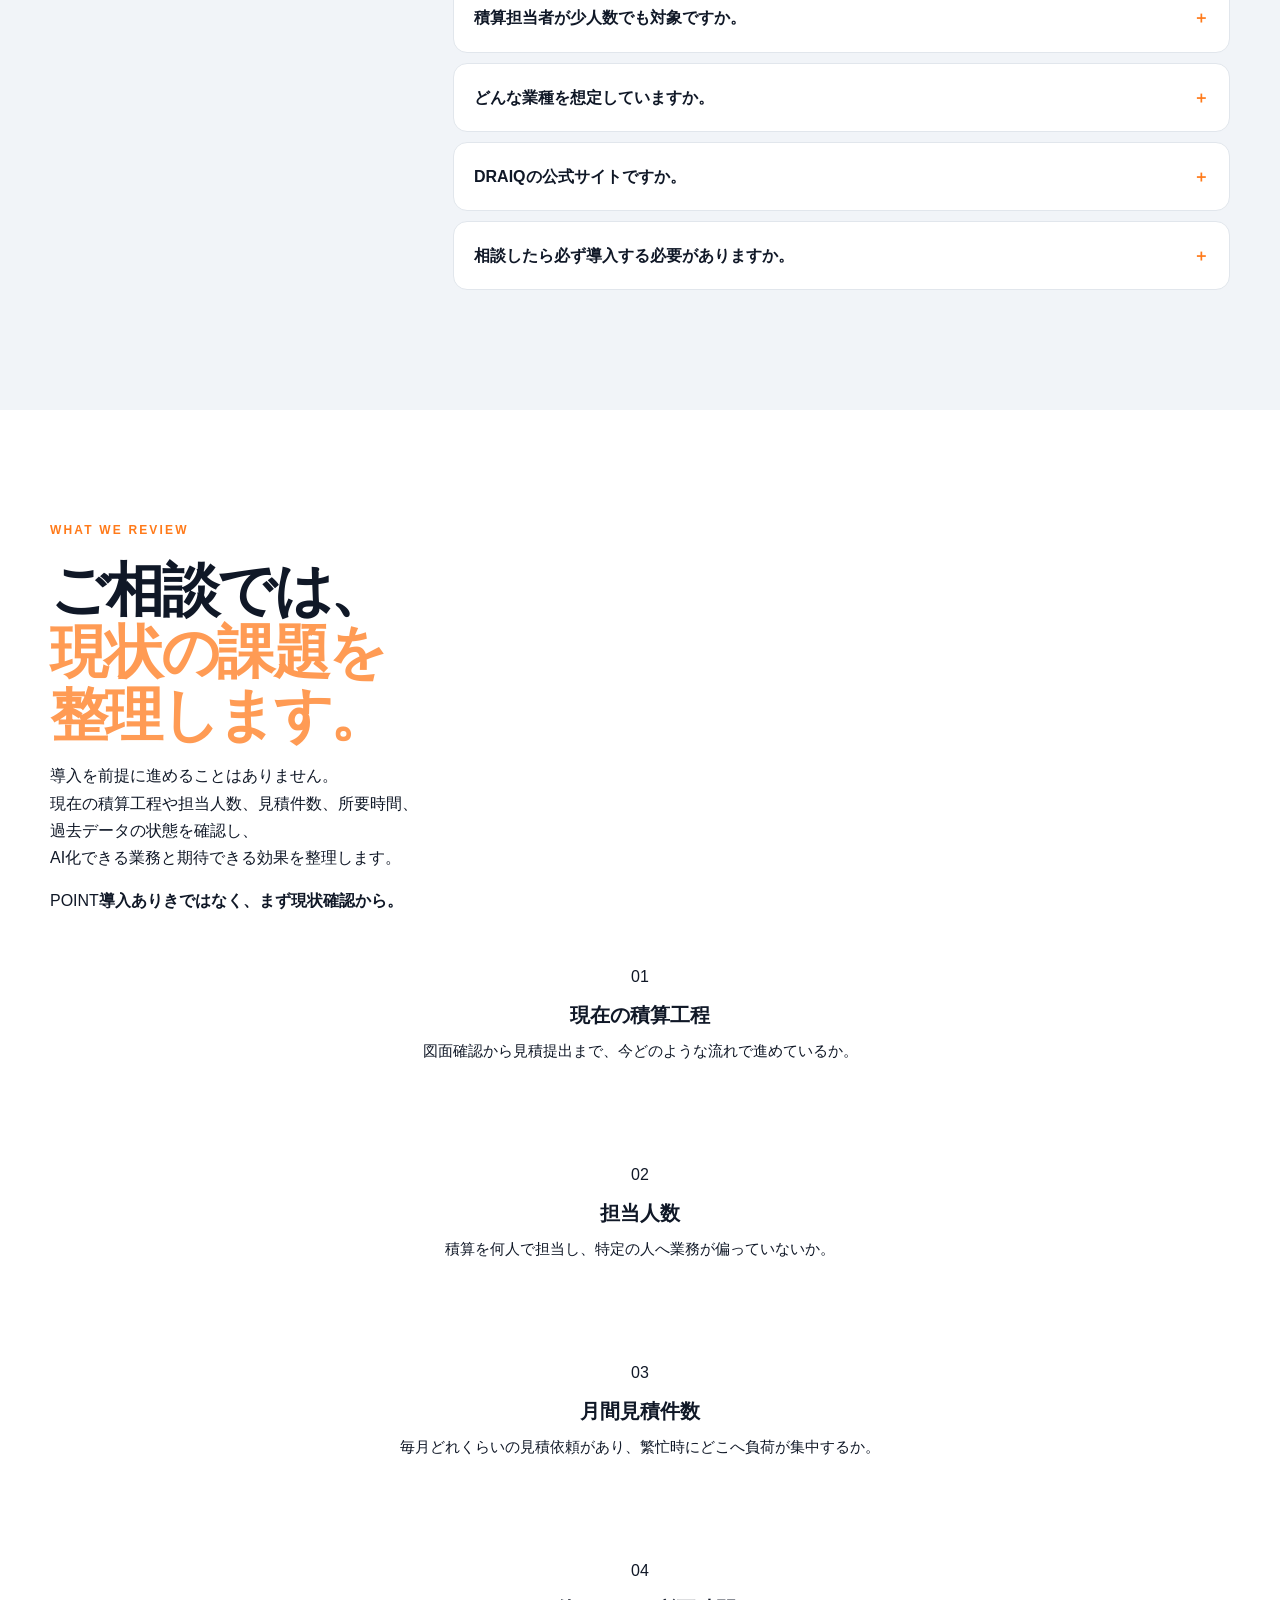
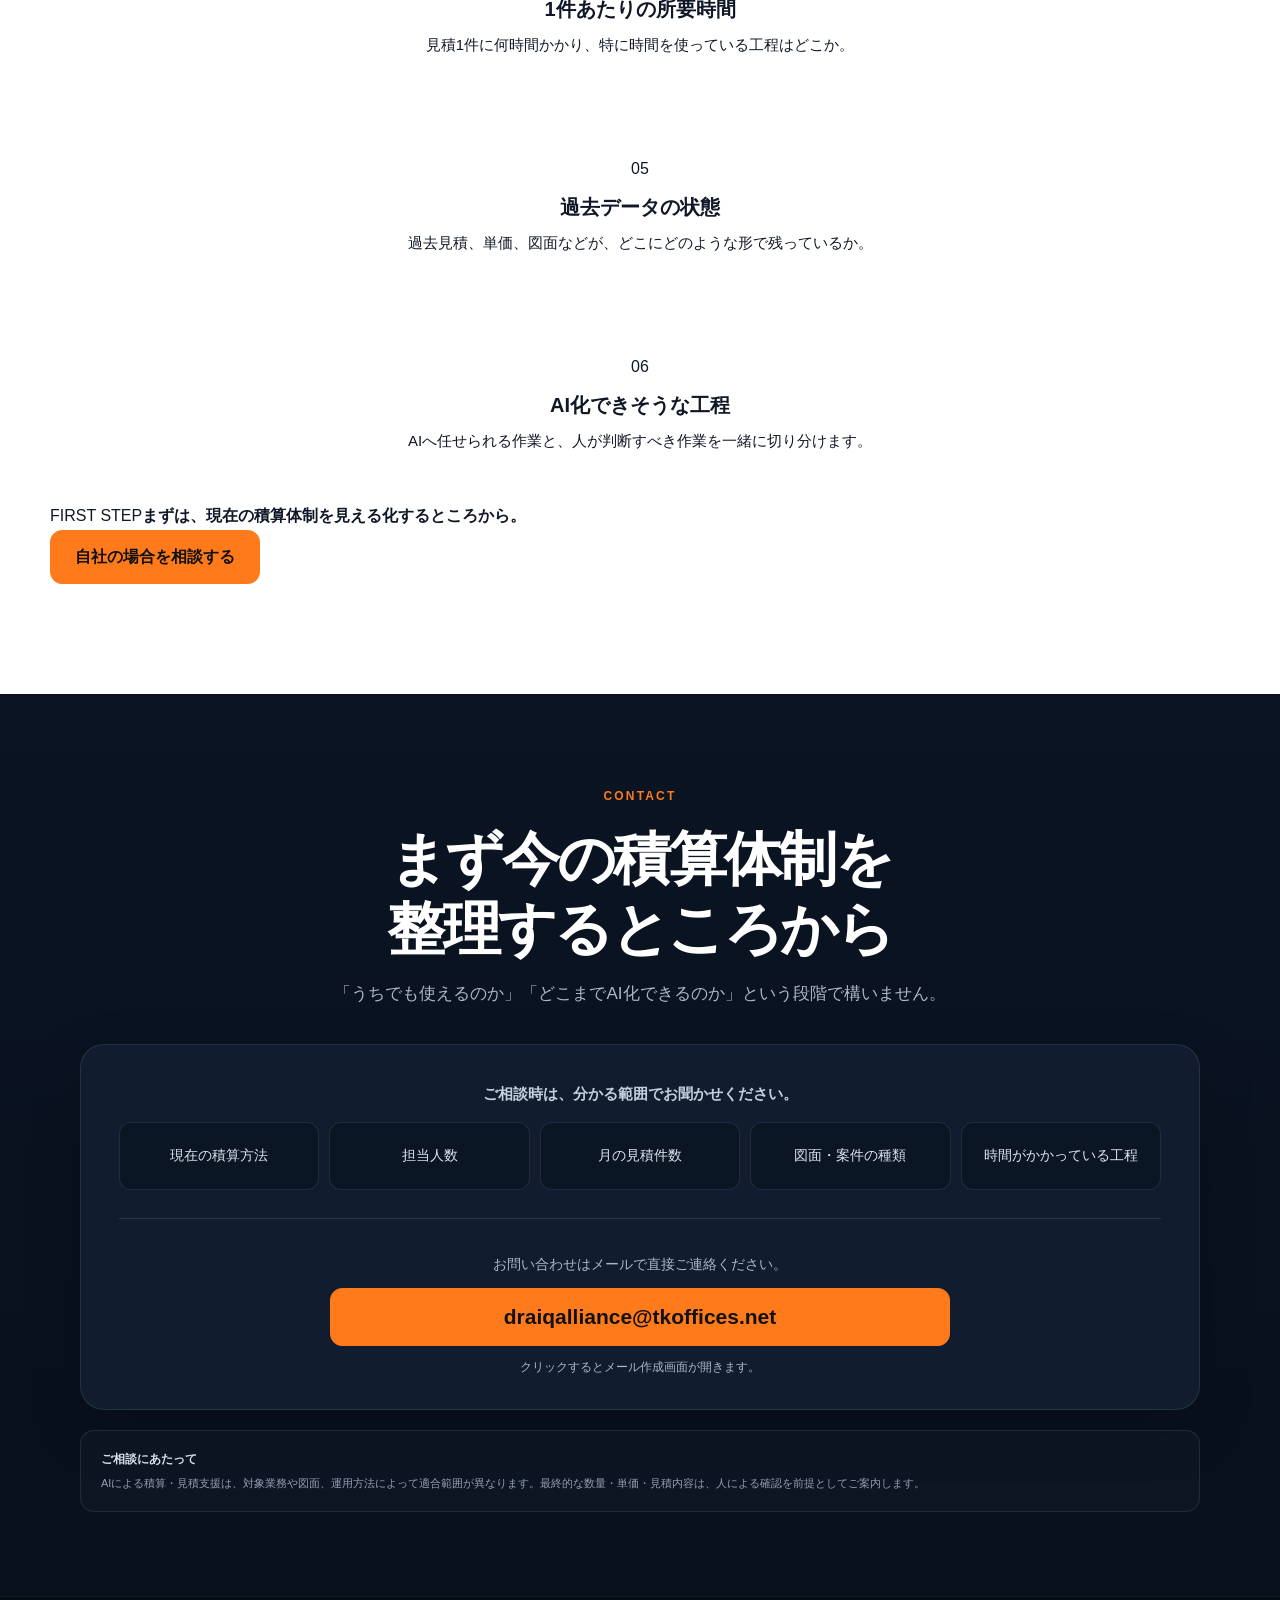
==== commit fd152294: "Remove DRAIQ official site links" ====
--- a/index.html
+++ b/index.html
@@ -273,18 +273,6 @@
       </div>
     </section>
 
-
-    <section class="official-section">
-      <div class="official-note">
-          <div>
-            <span>OFFICIAL INFORMATION</span>
-            <p>DRAIQの公式情報を確認したい方はこちらからご確認いただけます。</p>
-          </div>
-          <a href="https://draiq.vercel.app/" target="_blank" rel="noopener noreferrer">DRAIQ公式情報を見る ↗</a>
-      </div>
-    </section>
-
-
     <section class="section selfcheck-section" id="selfcheck">
       <div class="container selfcheck-grid">
         <div class="section-heading">
@@ -337,7 +325,7 @@
 
           <details>
             <summary>DRAIQの公式サイトですか。</summary>
-            <p>本サイトはDRAIQの導入相談・情報提供を目的とした独自運営ページです。製品の公式情報は、ページ内の「DRAIQ公式情報」リンクから確認できます。</p>
+            <p>本サイトはDRAIQの導入相談・情報提供を目的とした独自運営ページであり、DRAIQ製品の公式サイトではありません。</p>
           </details>
           <details>
             <summary>相談したら必ず導入する必要がありますか。</summary>
@@ -386,7 +374,7 @@
         <span class="brand-mark">D</span>
         <span class="brand-copy"><strong>DRAIQ</strong><small>導入相談</small></span>
       </div>
-      <div class="footer-links"><a href="/privacy/">プライバシーポリシー</a><a href="https://draiq.vercel.app/" target="_blank" rel="noopener noreferrer">DRAIQ公式情報 ↗</a></div>
+      <div class="footer-links"><a href="/privacy/">プライバシーポリシー</a></div>
       <p>本サイトはDRAIQの導入相談・情報提供を目的とした独自運営ページです。</p>
       <p class="copyright">© 2026 DRAIQ Consultation.</p>
     </div>
